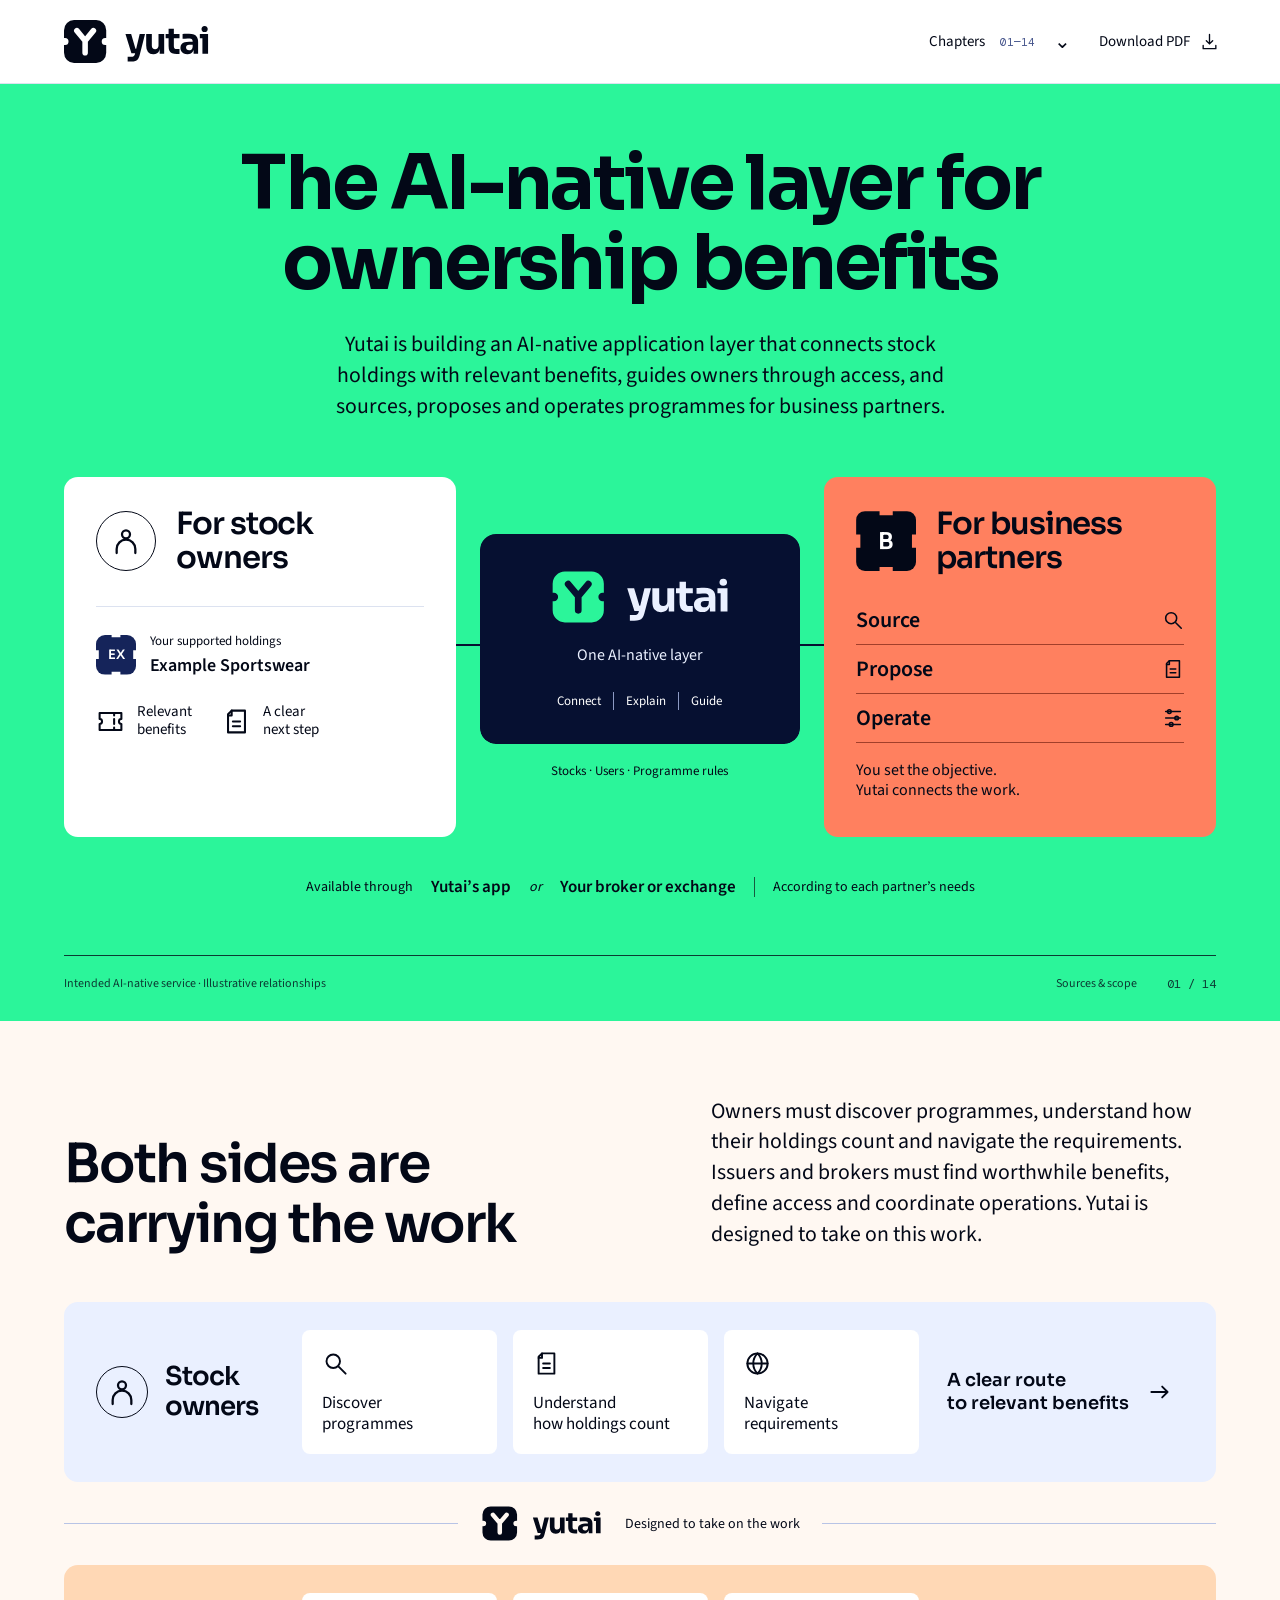
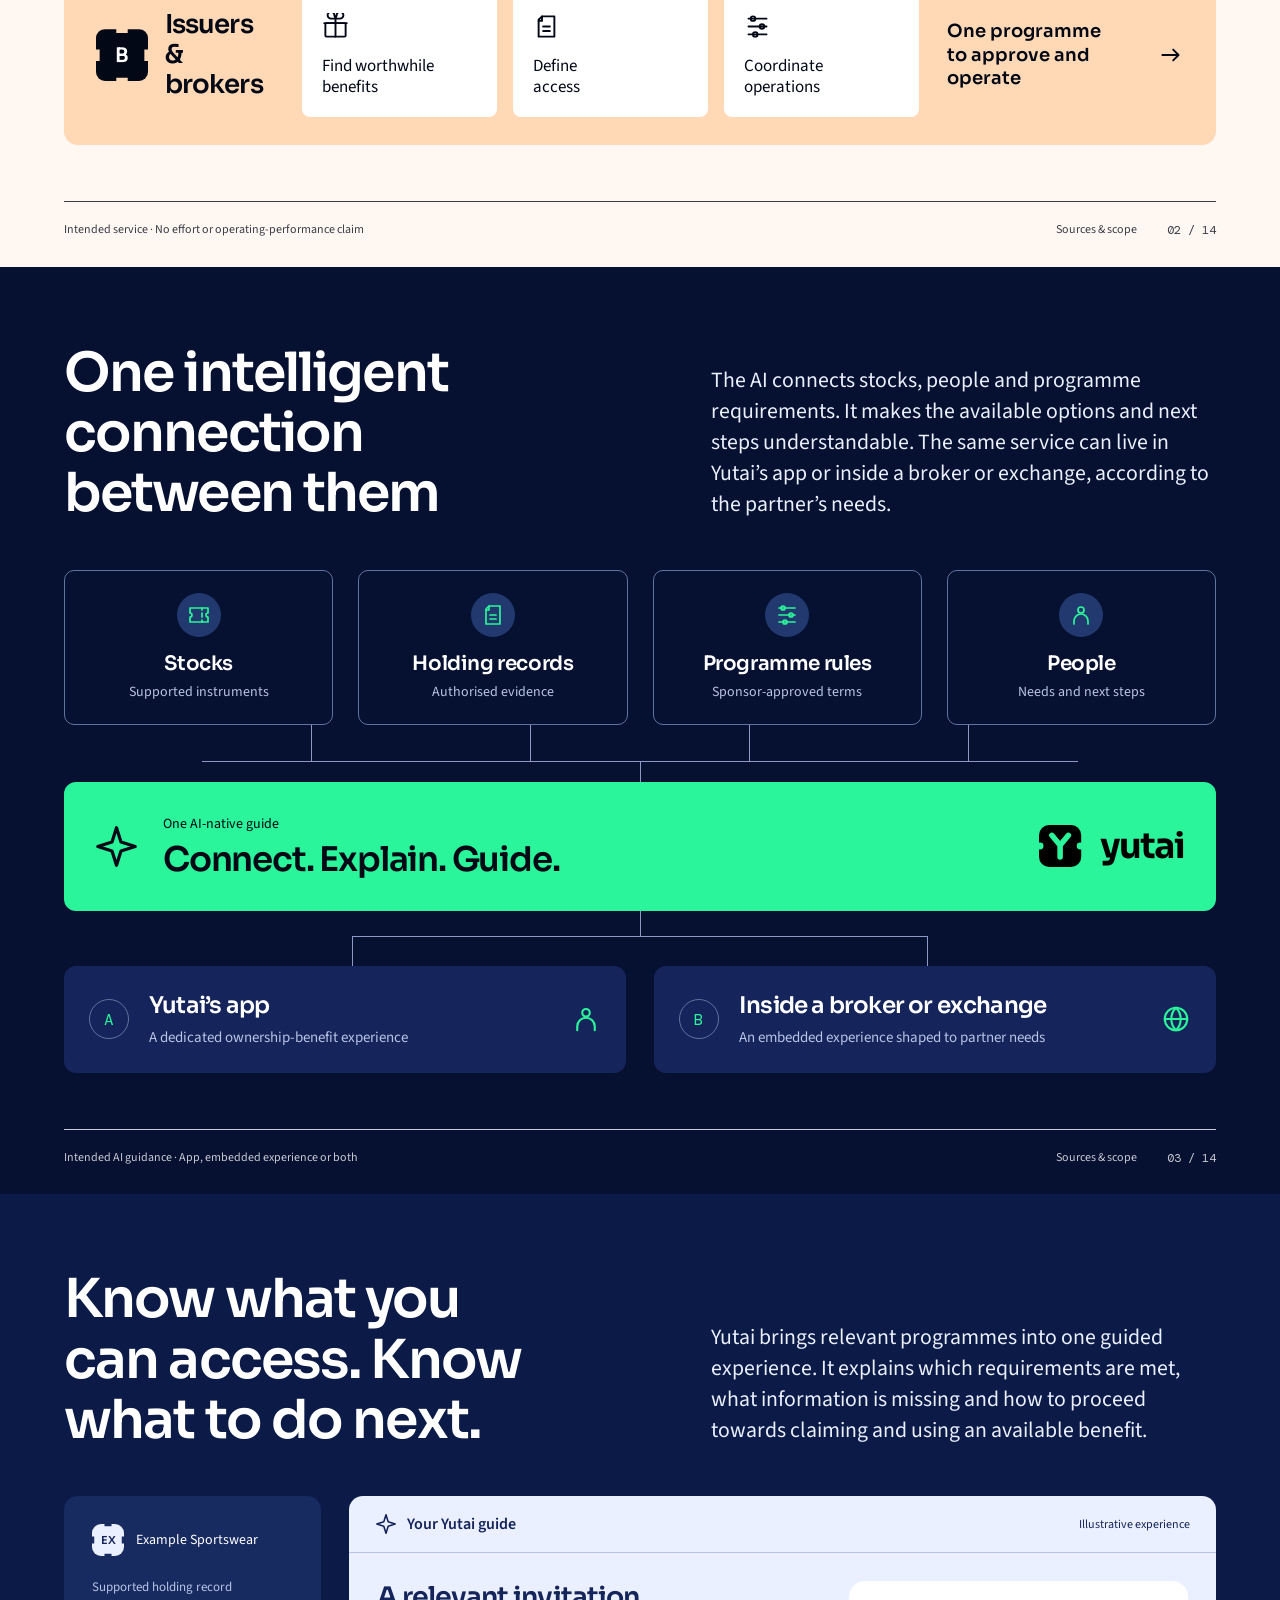
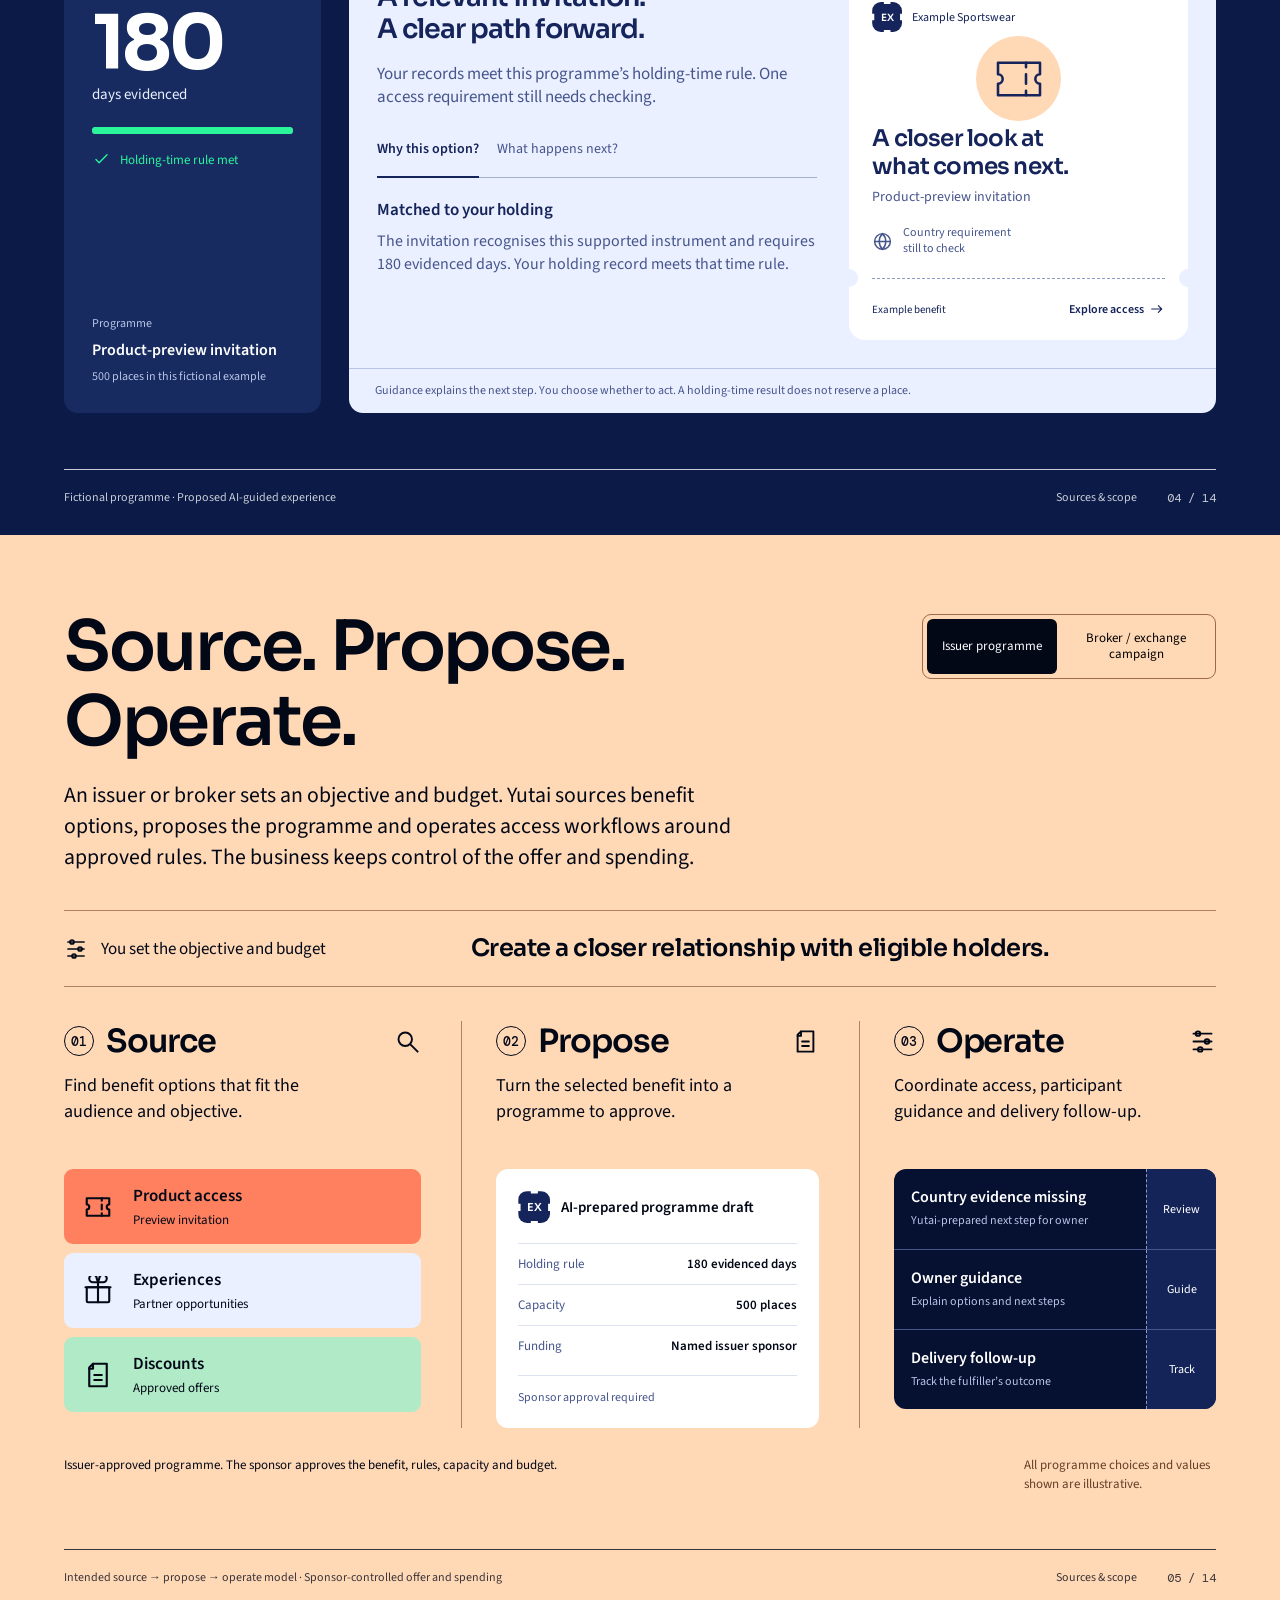
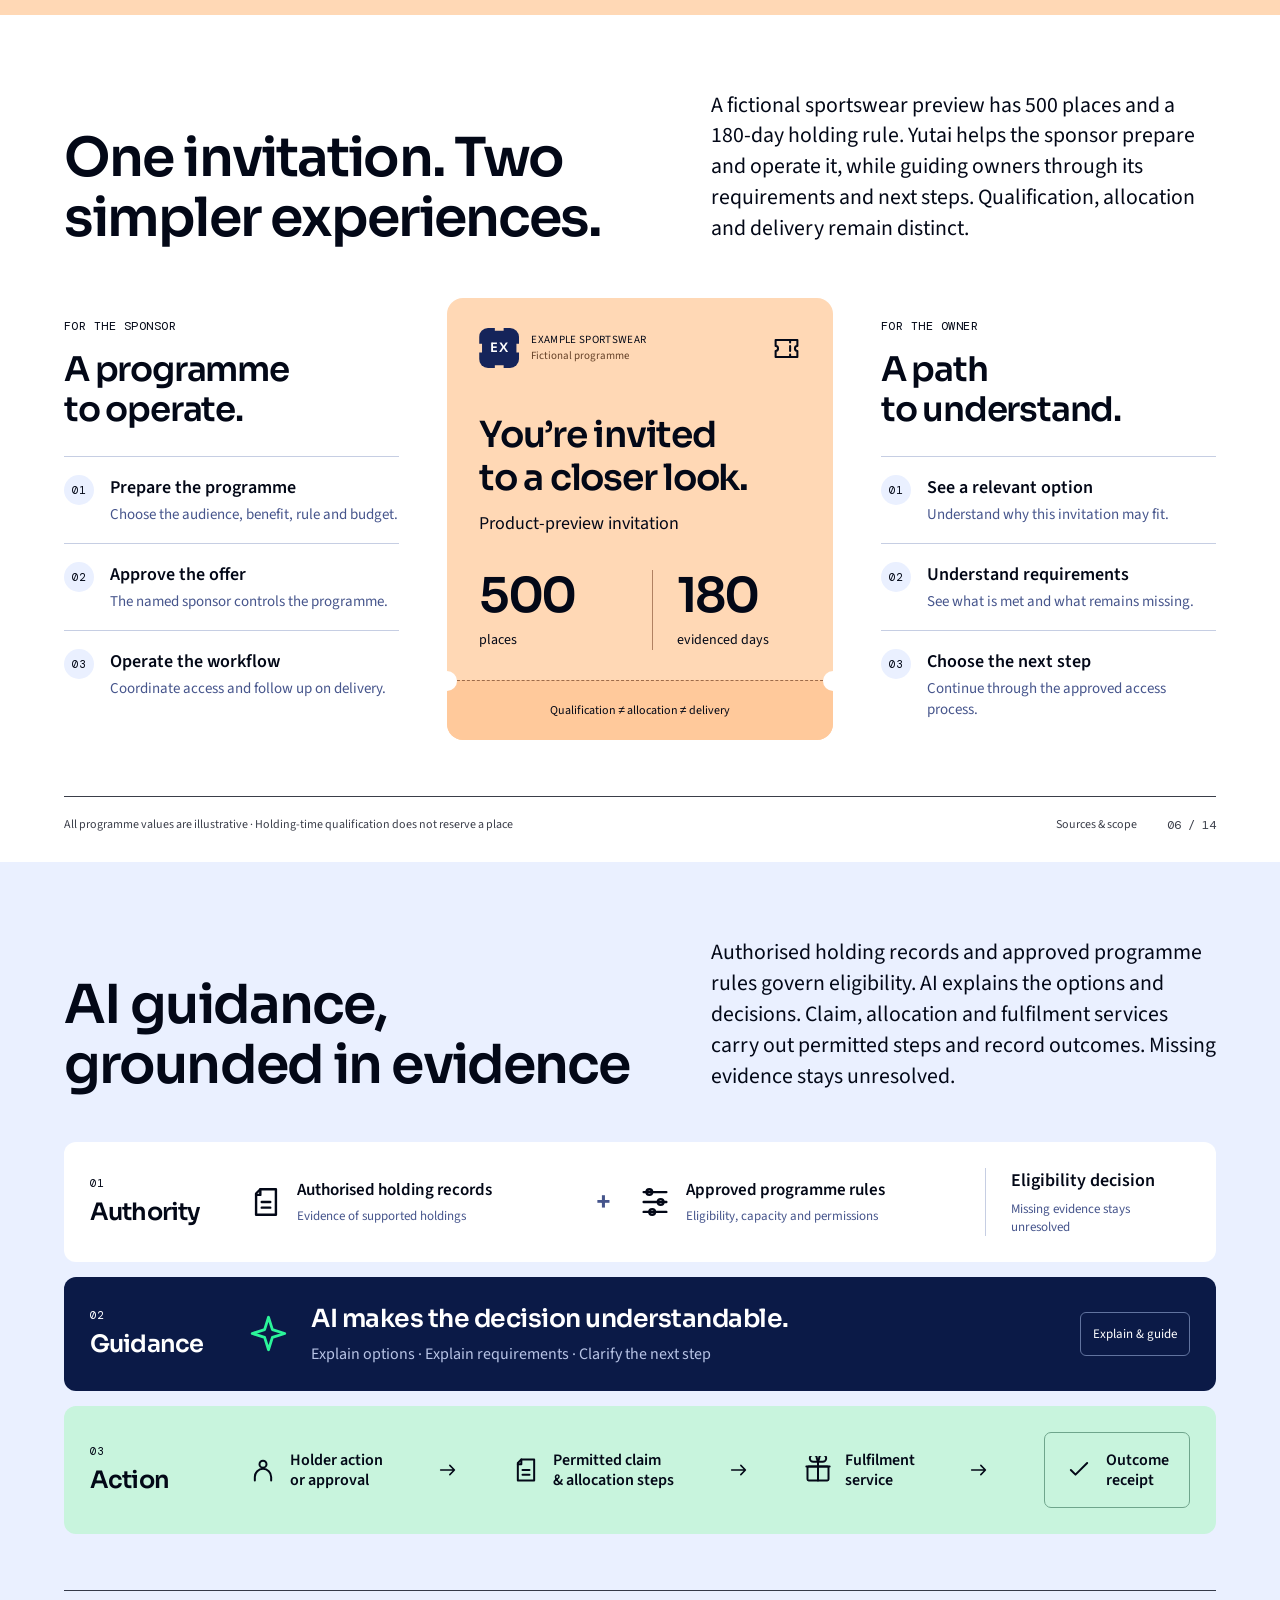
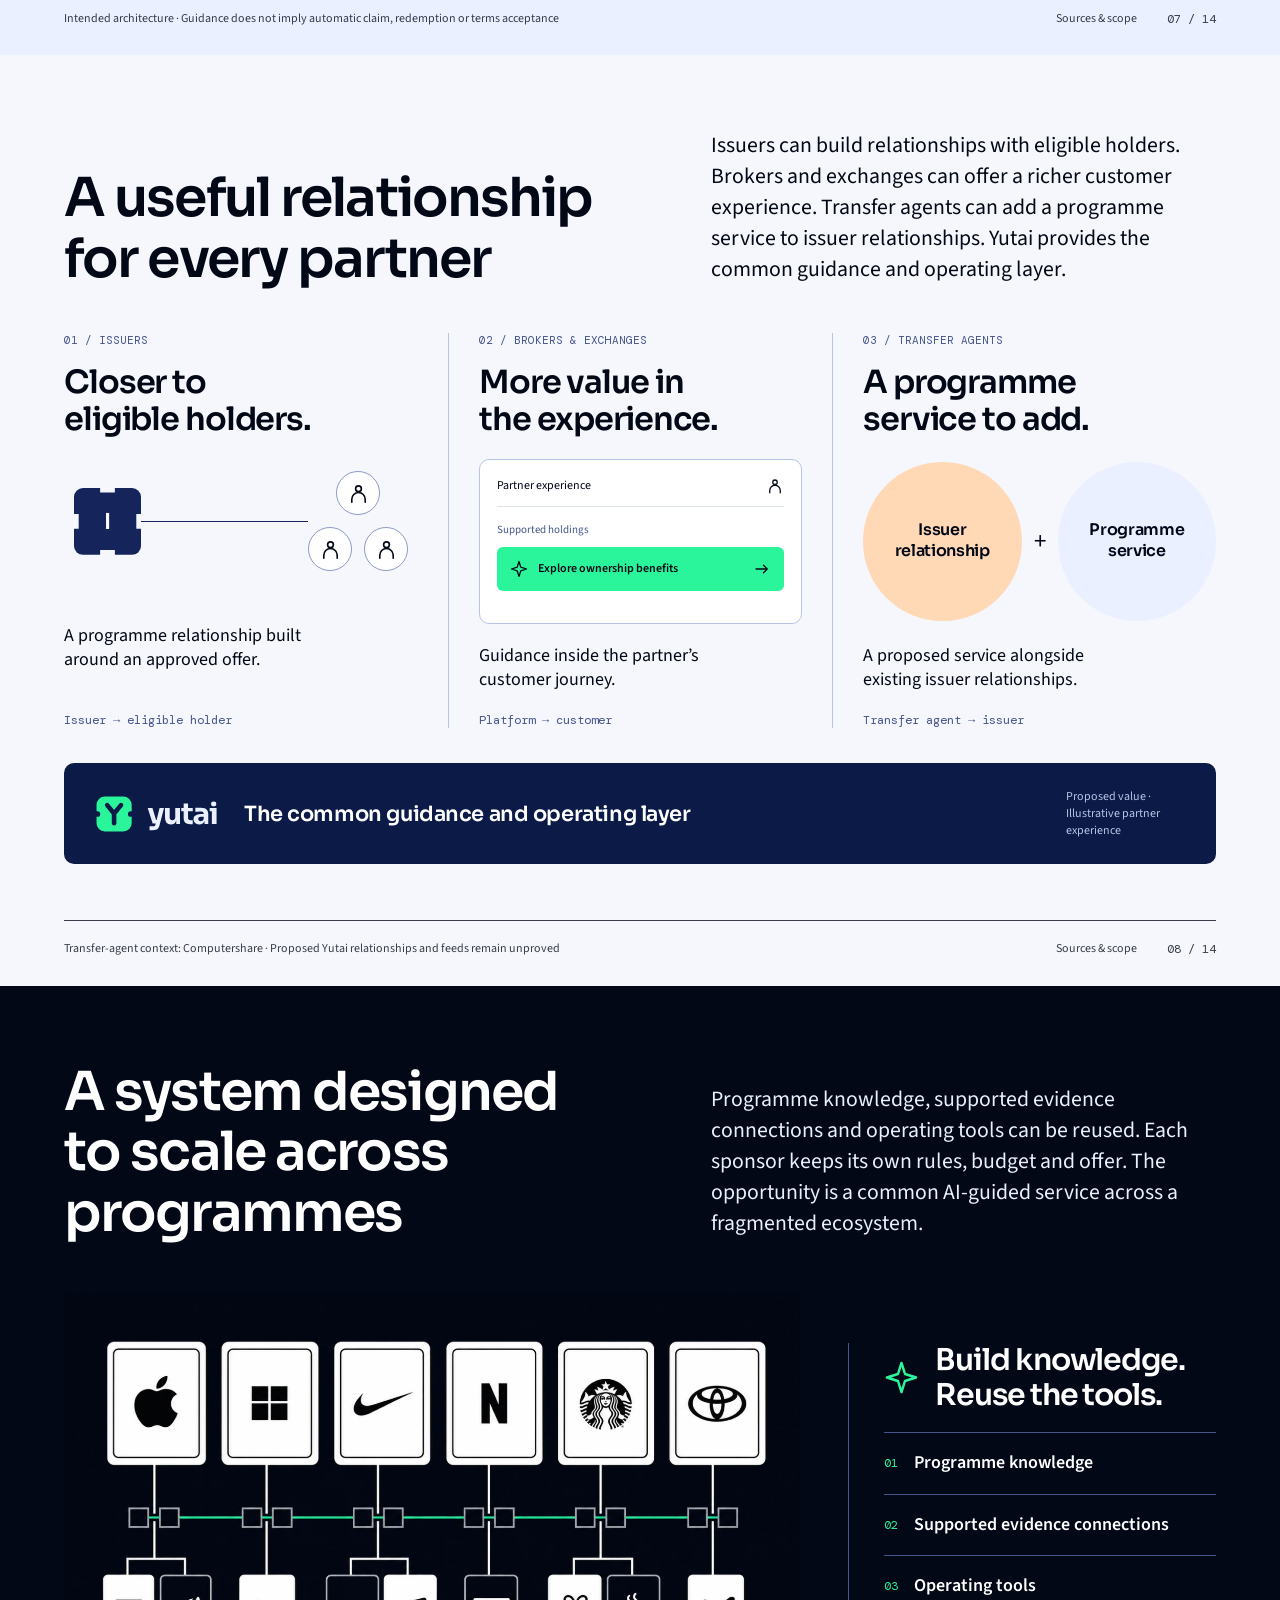
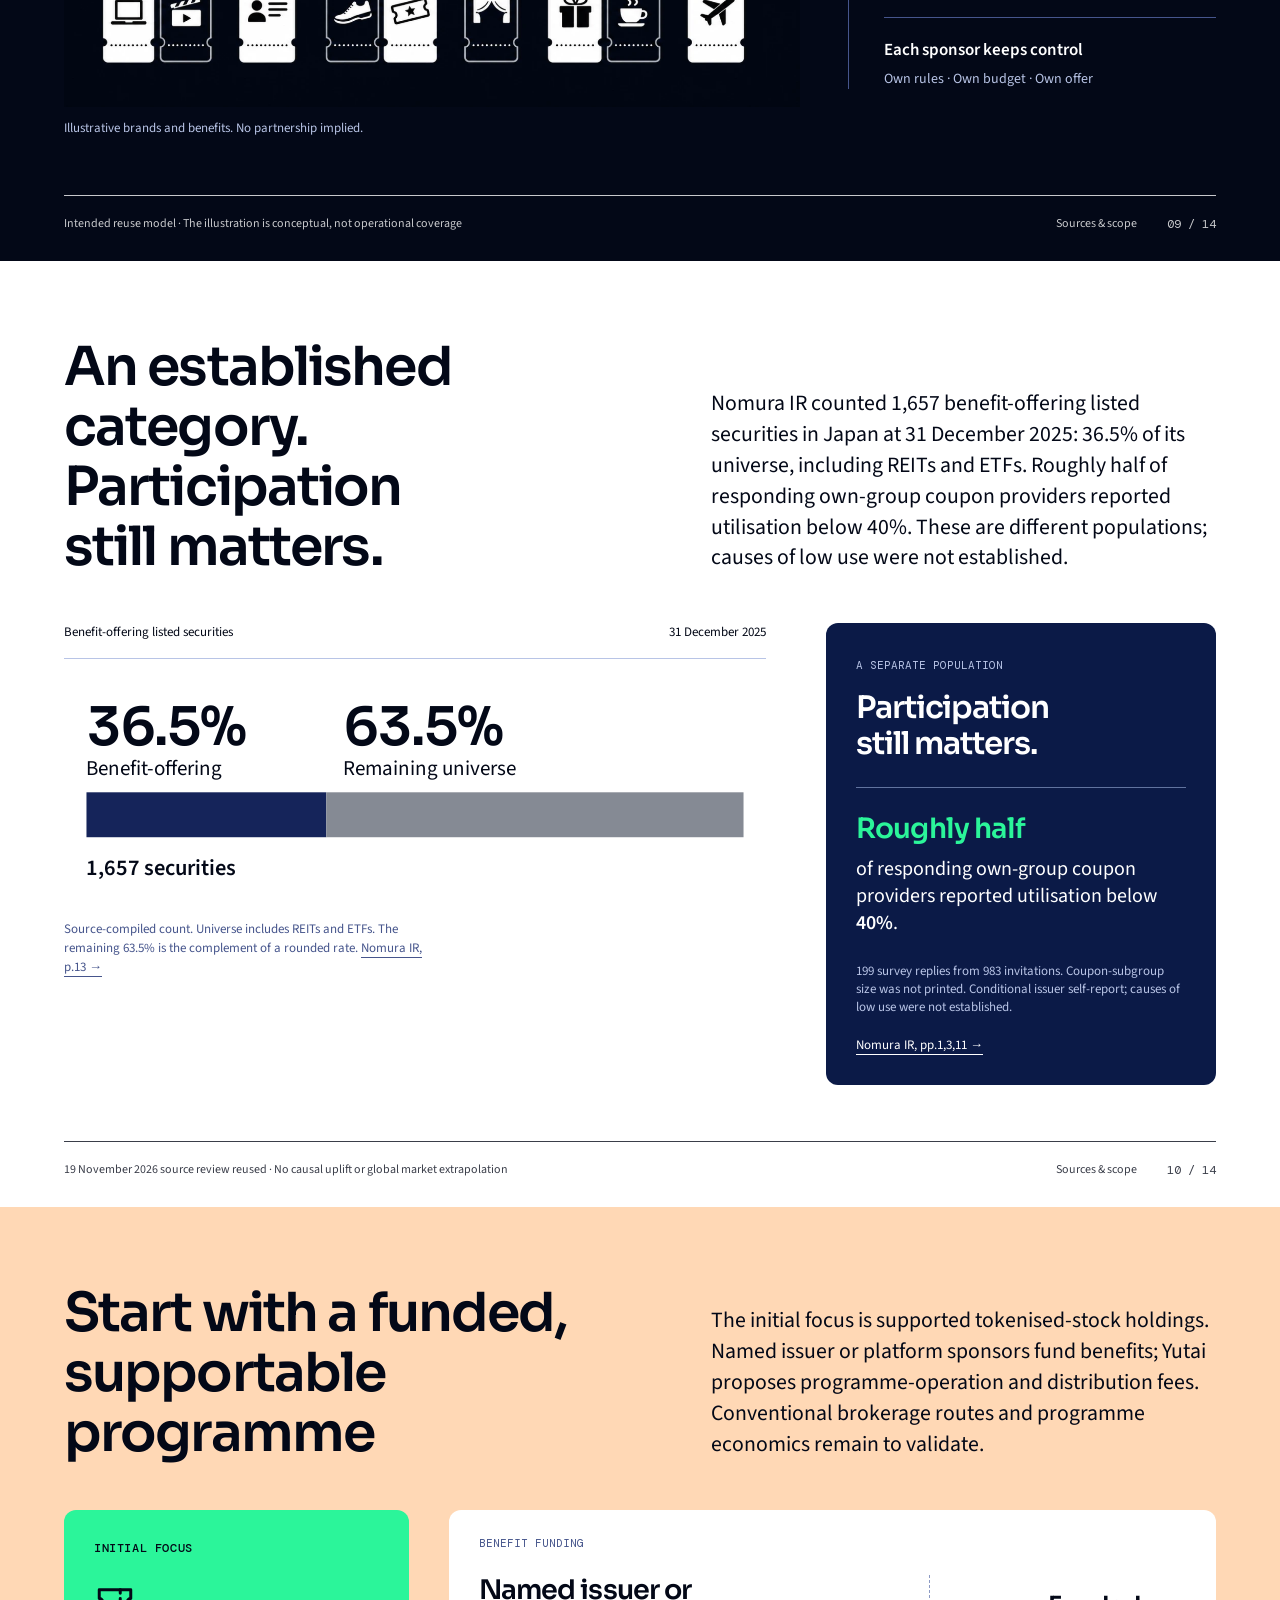
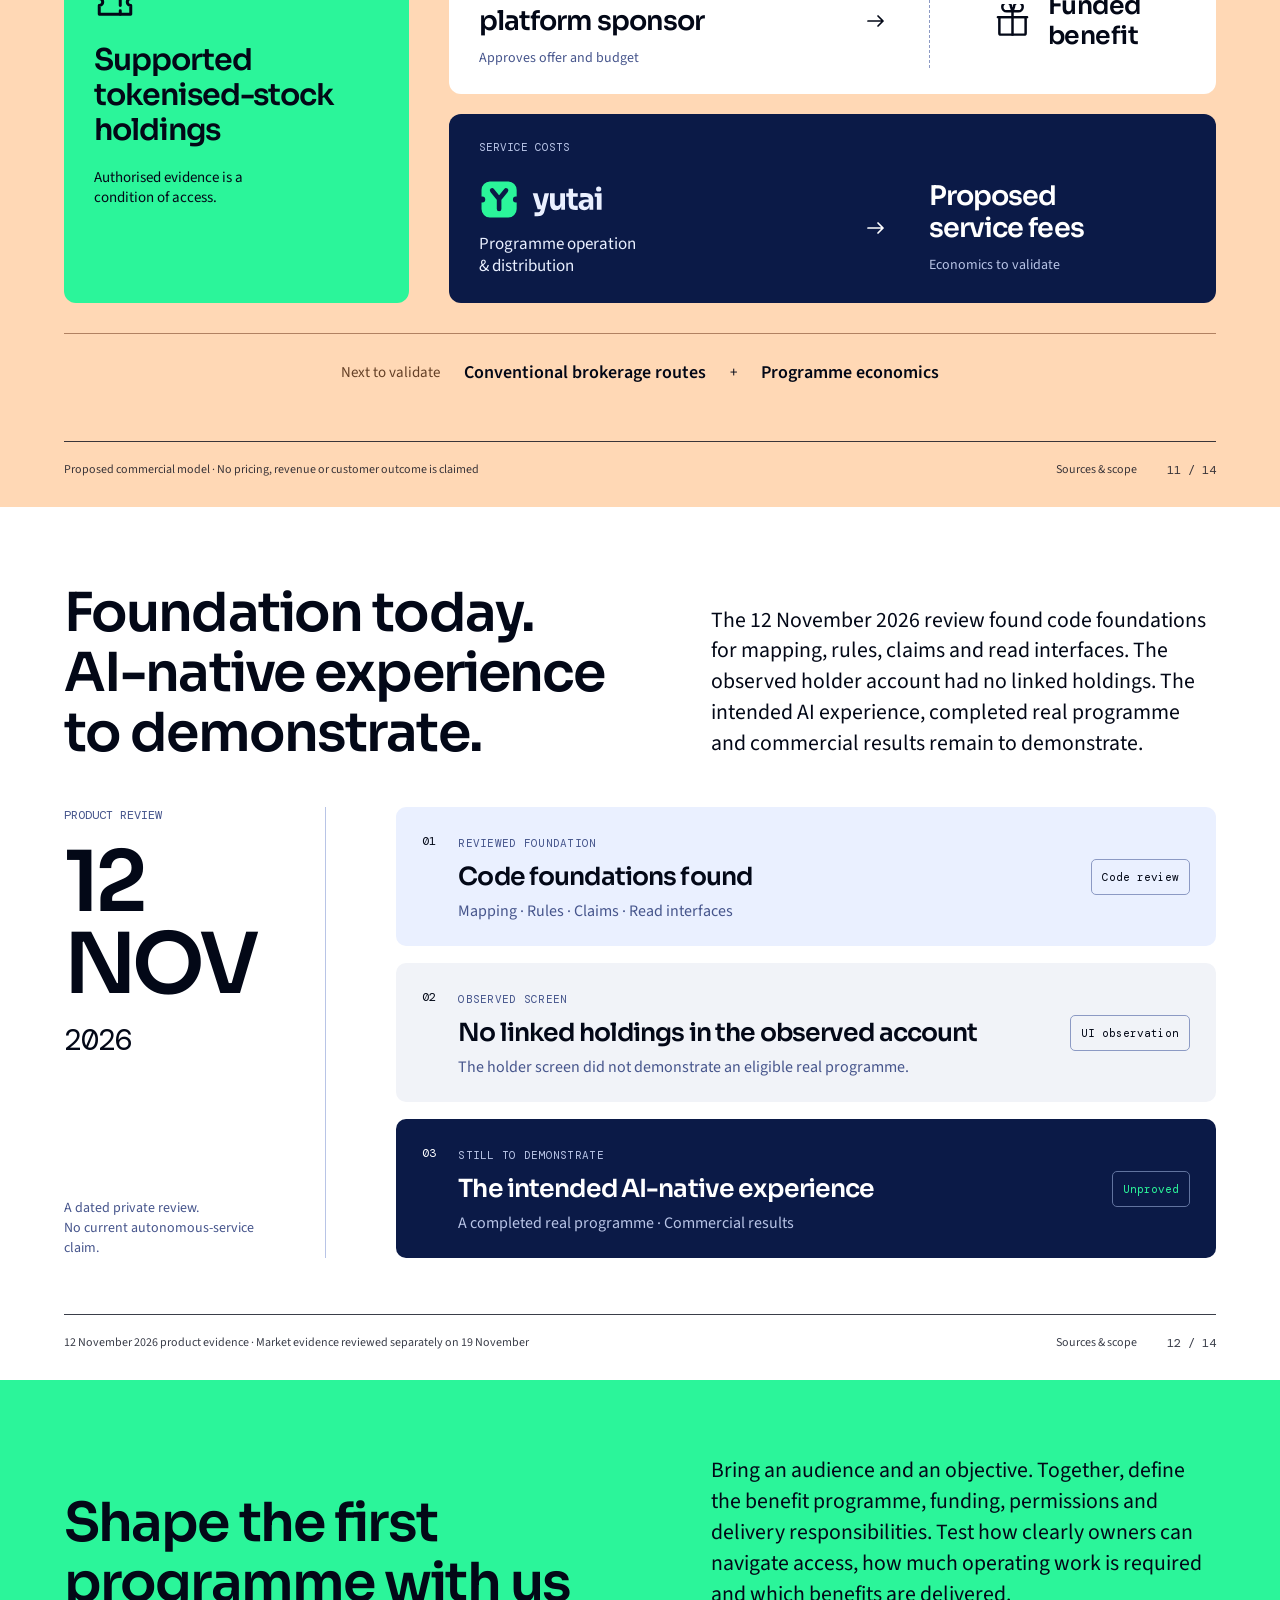
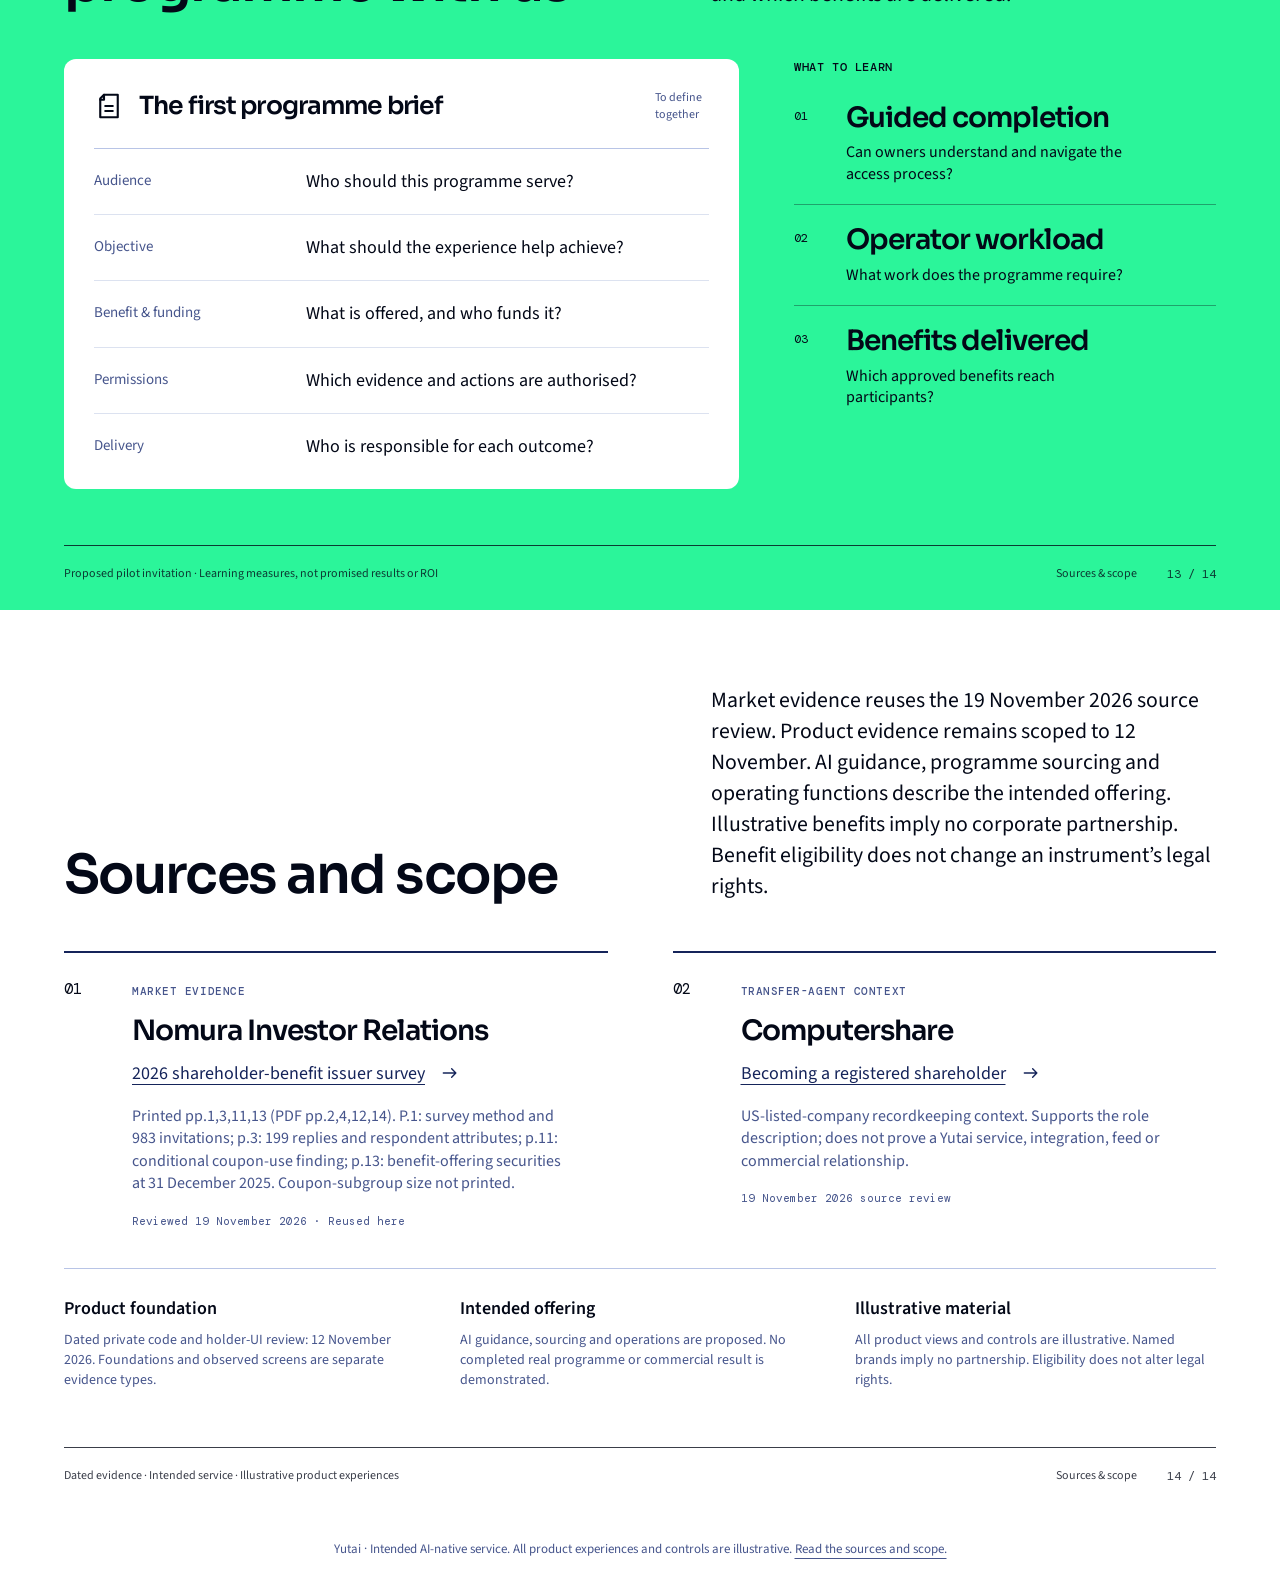
==== presentation/index.html @ 3e9c16cc "Publish interactive AI-native Yutai presentation and PDF" ====
<!doctype html><html lang="en"><head><meta charset="utf-8"><meta name="viewport" content="width=device-width,initial-scale=1"><meta name="robots" content="noindex,nofollow"><title>Yutai — AI-native ownership benefits</title><meta name="description" content="The intended AI-native application layer connecting stocks, eligibility and people, with programmes sourced, proposed and operated for partners."><meta name="theme-color" content="#2BF59A"><link rel="icon" href="assets/yutai-seal-ink.svg" type="image/svg+xml"><link rel="stylesheet" href="assets/yutai-fonts.css"><link rel="stylesheet" href="styles.css"><script src="app.js" defer></script></head><body class="web-document"><a class="skip-link" href="#connection">Skip to the presentation</a><header class="site-header"><a href="#connection" aria-label="Yutai, the connection"><img class="yutai-logo" src="assets/yutai-lockup-horizontal-ink.svg" alt="Yutai" width="168" height="54"></a><details class="chapter-menu" open><summary>Chapters <span>01—14</span></summary><nav aria-label="Presentation chapters"><a href="#connection"><span>01</span>The connection</a><a href="#work"><span>02</span>The work</a><a href="#layer"><span>03</span>One layer</a><a href="#owner"><span>04</span>For owners</a><a href="#business"><span>05</span>For businesses</a><a href="#invitation"><span>06</span>One invitation</a><a href="#evidence"><span>07</span>Evidence & action</a><a href="#partners"><span>08</span>Partner value</a><a href="#scale"><span>09</span>The ecosystem</a><a href="#japan"><span>10</span>Japan evidence</a><a href="#launch"><span>11</span>Starting point</a><a href="#readiness"><span>12</span>Readiness</a><a href="#pilot"><span>13</span>First programme</a><a href="#sources"><span>14</span>Sources & scope</a></nav></details><a class="pdf-link" href="Yutai-AI-Native-Presentation.pdf" download>Download PDF <svg class="icon " viewBox="0 0 24 24" aria-hidden="true"><path d="M12 3v12m-4-4 4 4 4-4M4 17v4h16v-4"/></svg></a></header><main><section class="chapter connection" id="connection" data-source-section="01"><div class="print-brand"><img class="yutai-logo" src="assets/yutai-lockup-horizontal-ink.svg" alt="Yutai" width="168" height="54"><span>Ownership benefits, intelligently connected.</span></div><div class="intro"><h1>The AI-native layer for ownership benefits</h1><p class="source-copy">Yutai is building an AI-native application layer that connects stock holdings with relevant benefits, guides owners through access, and sources, proposes and operates programmes for business partners.</p></div>
      <div class="relationship" aria-label="Intended relationship: stock owners receive AI guidance; business partners source, propose and operate programmes through Yutai.">
        <div class="relationship-side owner-side">
          <div class="relationship-title"><span class="person-symbol"><svg class="icon " viewBox="0 0 24 24" aria-hidden="true"><circle cx="12" cy="7" r="3"/><path d="M5 21v-3a7 7 0 0 1 14 0v3"/></svg></span><h2>For stock <br>owners</h2></div>
          <div class="owner-input"><span class="company-pass" aria-hidden="true">EX</span><div><span>Your supported holdings</span><strong>Example Sportswear</strong></div></div>
          <div class="benefit-pair"><div><svg class="icon " viewBox="0 0 24 24" aria-hidden="true"><path d="M3 5h18v5a2 2 0 0 0 0 4v5H3v-5a2 2 0 0 0 0-4Z"/><path d="M15 5v2m0 3v4m0 3v2"/></svg><span>Relevant<br>benefits</span></div><div><svg class="icon " viewBox="0 0 24 24" aria-hidden="true"><path d="M8 3h11v18H5V6Z"/><path d="M8 3v4H5m4 5h6m-6 4h6"/></svg><span>A clear<br>next step</span></div></div>
        </div>
        <div class="relationship-centre"><div class="link-line left" aria-hidden="true"></div><div class="intelligence"><img class="yutai-logo" src="assets/yutai-lockup-horizontal-on-dark.svg" alt="Yutai" width="168" height="54"><span>One AI-native layer</span><div class="intelligence-jobs"><span>Connect</span><span>Explain</span><span>Guide</span></div></div><div class="link-line right" aria-hidden="true"></div><p>Stocks · Users · Programme rules</p></div>
        <div class="relationship-side business-side"><div class="relationship-title"><span class="company-pass" aria-hidden="true">B</span><h2>For business <br>partners</h2></div><div class="business-jobs"><div><span>Source</span><svg class="icon " viewBox="0 0 24 24" aria-hidden="true"><circle cx="10" cy="10" r="6"/><path d="m15 15 6 6"/></svg></div><div><span>Propose</span><svg class="icon " viewBox="0 0 24 24" aria-hidden="true"><path d="M8 3h11v18H5V6Z"/><path d="M8 3v4H5m4 5h6m-6 4h6"/></svg></div><div><span>Operate</span><svg class="icon " viewBox="0 0 24 24" aria-hidden="true"><path d="M4 5h16M4 12h16M4 19h16"/><circle cx="8" cy="5" r="2"/><circle cx="16" cy="12" r="2"/><circle cx="10" cy="19" r="2"/></svg></div></div><p>You set the objective.<br>Yutai connects the work.</p></div>
      </div>
      <div class="distribution"><span>Available through</span><strong>Yutai’s app</strong><span class="distribution-or">or</span><strong>Your broker or exchange</strong><span>According to each partner’s needs</span></div>
    <footer class="chapter-footer"><span>Intended AI-native service · Illustrative relationships</span><span><a href="#sources">Sources &amp; scope</a> <span class="folio">01 / 14</span></span></footer></section><section class="chapter work" id="work" data-source-section="02"><div class="print-brand"><img class="yutai-logo" src="assets/yutai-lockup-horizontal-ink.svg" alt="Yutai" width="168" height="54"><span>A fragmented ecosystem creates work on both sides.</span></div><div class="page-heading"><h2>Both sides are carrying the work</h2><p class="source-copy">Owners must discover programmes, understand how their holdings count and navigate the requirements. Issuers and brokers must find worthwhile benefits, define access and coordinate operations. Yutai is designed to take on this work.</p></div>
      <div class="work-scenes">
        <div class="work-row owner-work"><div class="work-person"><span class="person-symbol"><svg class="icon " viewBox="0 0 24 24" aria-hidden="true"><circle cx="12" cy="7" r="3"/><path d="M5 21v-3a7 7 0 0 1 14 0v3"/></svg></span><h3>Stock <br>owners</h3></div><div class="task-stream"><div class="task-item"><svg class="icon " viewBox="0 0 24 24" aria-hidden="true"><circle cx="10" cy="10" r="6"/><path d="m15 15 6 6"/></svg><span>Discover <br>programmes</span></div><div class="task-item"><svg class="icon " viewBox="0 0 24 24" aria-hidden="true"><path d="M8 3h11v18H5V6Z"/><path d="M8 3v4H5m4 5h6m-6 4h6"/></svg><span>Understand <br>how holdings count</span></div><div class="task-item"><svg class="icon " viewBox="0 0 24 24" aria-hidden="true"><circle cx="12" cy="12" r="9"/><path d="M3 12h18M12 3c5 5 5 13 0 18-5-5-5-13 0-18Z"/></svg><span>Navigate <br>requirements</span></div></div><div class="work-output">A clear route <br>to relevant benefits<svg class="icon " viewBox="0 0 24 24" aria-hidden="true"><path d="M4 12h15m-5-5 5 5-5 5"/></svg></div></div>
        <div class="work-bridge"><span class="work-bridge-line"></span><img class="yutai-logo" src="assets/yutai-lockup-horizontal-ink.svg" alt="Yutai" width="168" height="54"><span>Designed to take on the work</span><span class="work-bridge-line"></span></div>
        <div class="work-row business-work"><div class="work-person"><span class="company-pass" aria-hidden="true">B</span><h3>Issuers <br>&amp; brokers</h3></div><div class="task-stream"><div class="task-item"><svg class="icon " viewBox="0 0 24 24" aria-hidden="true"><rect x="3" y="9" width="18" height="12" rx="1"/><path d="M2 9h20M12 5v16M12 5H8a3 3 0 1 1 3-3l1 3Zm0 0h4a3 3 0 1 0-3-3l-1 3Z"/></svg><span>Find worthwhile <br>benefits</span></div><div class="task-item"><svg class="icon " viewBox="0 0 24 24" aria-hidden="true"><path d="M8 3h11v18H5V6Z"/><path d="M8 3v4H5m4 5h6m-6 4h6"/></svg><span>Define <br>access</span></div><div class="task-item"><svg class="icon " viewBox="0 0 24 24" aria-hidden="true"><path d="M4 5h16M4 12h16M4 19h16"/><circle cx="8" cy="5" r="2"/><circle cx="16" cy="12" r="2"/><circle cx="10" cy="19" r="2"/></svg><span>Coordinate <br>operations</span></div></div><div class="work-output">One programme <br>to approve and operate<svg class="icon " viewBox="0 0 24 24" aria-hidden="true"><path d="M4 12h15m-5-5 5 5-5 5"/></svg></div></div>
      </div><footer class="chapter-footer"><span>Intended service · No effort or operating-performance claim</span><span><a href="#sources">Sources &amp; scope</a> <span class="folio">02 / 14</span></span></footer></section><section class="chapter layer" id="layer" data-source-section="03"><div class="print-brand"><img class="yutai-logo" src="assets/yutai-lockup-horizontal-on-dark.svg" alt="Yutai" width="168" height="54"><span>Connected intelligence, delivered where the partner needs it.</span></div><div class="page-heading"><h2>One intelligent connection between them</h2><p class="source-copy">The AI connects stocks, people and programme requirements. It makes the available options and next steps understandable. The same service can live in Yutai’s app or inside a broker or exchange, according to the partner’s needs.</p></div>
      <div class="layer-map"><div class="layer-inputs"><div class="input-node"><span><svg class="icon " viewBox="0 0 24 24" aria-hidden="true"><path d="M3 5h18v5a2 2 0 0 0 0 4v5H3v-5a2 2 0 0 0 0-4Z"/><path d="M15 5v2m0 3v4m0 3v2"/></svg></span><strong>Stocks</strong><small>Supported instruments</small></div><div class="input-node"><span><svg class="icon " viewBox="0 0 24 24" aria-hidden="true"><path d="M8 3h11v18H5V6Z"/><path d="M8 3v4H5m4 5h6m-6 4h6"/></svg></span><strong>Holding records</strong><small>Authorised evidence</small></div><div class="input-node"><span><svg class="icon " viewBox="0 0 24 24" aria-hidden="true"><path d="M4 5h16M4 12h16M4 19h16"/><circle cx="8" cy="5" r="2"/><circle cx="16" cy="12" r="2"/><circle cx="10" cy="19" r="2"/></svg></span><strong>Programme rules</strong><small>Sponsor-approved terms</small></div><div class="input-node"><span><svg class="icon " viewBox="0 0 24 24" aria-hidden="true"><circle cx="12" cy="7" r="3"/><path d="M5 21v-3a7 7 0 0 1 14 0v3"/></svg></span><strong>People</strong><small>Needs and next steps</small></div></div><div class="layer-lines" aria-hidden="true"><i></i><i></i><i></i><i></i></div><div class="layer-core"><svg class="icon " viewBox="0 0 24 24" aria-hidden="true"><path d="m12 2 2.4 7.6L22 12l-7.6 2.4L12 22l-2.4-7.6L2 12l7.6-2.4Z"/></svg><div><span>One AI-native guide</span><h3>Connect. Explain. Guide.</h3></div><img class="yutai-logo" src="assets/yutai-lockup-horizontal-on-dark.svg" alt="Yutai" width="168" height="54"></div><div class="route-split" aria-hidden="true"></div><div class="delivery-routes"><div><span class="route-number">A</span><div><h3>Yutai’s app</h3><p>A dedicated ownership-benefit experience</p></div><svg class="icon " viewBox="0 0 24 24" aria-hidden="true"><circle cx="12" cy="7" r="3"/><path d="M5 21v-3a7 7 0 0 1 14 0v3"/></svg></div><div><span class="route-number">B</span><div><h3>Inside a broker or exchange</h3><p>An embedded experience shaped to partner needs</p></div><svg class="icon " viewBox="0 0 24 24" aria-hidden="true"><circle cx="12" cy="12" r="9"/><path d="M3 12h18M12 3c5 5 5 13 0 18-5-5-5-13 0-18Z"/></svg></div></div></div><footer class="chapter-footer"><span>Intended AI guidance · App, embedded experience or both</span><span><a href="#sources">Sources &amp; scope</a> <span class="folio">03 / 14</span></span></footer></section><section class="chapter owner" id="owner" data-source-section="04"><div class="print-brand"><img class="yutai-logo" src="assets/yutai-lockup-horizontal-on-dark.svg" alt="Yutai" width="168" height="54"><span>Guidance through the ownership-benefit ecosystem.</span></div><div class="owner-heading"><h2>Know what you can access. Know what to do next.</h2><p class="source-copy">Yutai brings relevant programmes into one guided experience. It explains which requirements are met, what information is missing and how to proceed towards claiming and using an available benefit.</p></div><div class="guidance-scene"><div class="holding-rail"><div class="rail-title"><span class="company-pass" aria-hidden="true">EX</span><span>Example Sportswear</span></div><p>Supported holding record</p><div class="holding-days"><strong>180</strong><span>days evidenced</span></div><div class="earned-track"><span></span></div><div class="rail-result"><svg class="icon " viewBox="0 0 24 24" aria-hidden="true"><path d="m5 12 4 4L19 6"/></svg><span>Holding-time rule met</span></div><div class="rail-base"><span>Programme</span><strong>Product-preview invitation</strong><span>500 places in this fictional example</span></div></div><div class="guide-result"><div class="guide-head"><span><svg class="icon " viewBox="0 0 24 24" aria-hidden="true"><path d="m12 2 2.4 7.6L22 12l-7.6 2.4L12 22l-2.4-7.6L2 12l7.6-2.4Z"/></svg>Your Yutai guide</span><span>Illustrative experience</span></div><div class="guide-main"><div class="guide-message"><h3>A relevant invitation.<br>A clear path forward.</h3><p>Your records meet this programme’s holding-time rule. One access requirement still needs checking.</p><div class="guidance-tabs" role="tablist" aria-label="Explore the AI guidance"><button role="tab" id="owner-why" aria-controls="owner-panel-why" aria-selected="true">Why this option?</button><button role="tab" id="owner-next" aria-controls="owner-panel-next" aria-selected="false">What happens next?</button></div><div class="owner-panel" id="owner-panel-why" role="tabpanel" aria-labelledby="owner-why"><h4>Matched to your holding</h4><p>The invitation recognises this supported instrument and requires 180 evidenced days. Your holding record meets that time rule.</p></div><div class="owner-panel" id="owner-panel-next" role="tabpanel" aria-labelledby="owner-next"><h4>Check the country requirement</h4><p>Yutai explains the permitted countries and the evidence this programme accepts. You choose whether to continue through its claim process.</p></div></div><div class="benefit-ticket"><div class="ticket-identity"><span class="company-pass" aria-hidden="true">EX</span><span>Example Sportswear</span></div><div class="ticket-art" aria-hidden="true"><span class="ticket-orbit"></span><svg class="icon " viewBox="0 0 24 24" aria-hidden="true"><path d="M3 5h18v5a2 2 0 0 0 0 4v5H3v-5a2 2 0 0 0 0-4Z"/><path d="M15 5v2m0 3v4m0 3v2"/></svg></div><h3>A closer look at<br>what comes next.</h3><p>Product-preview invitation</p><div class="ticket-status"><svg class="icon " viewBox="0 0 24 24" aria-hidden="true"><circle cx="12" cy="12" r="9"/><path d="M3 12h18M12 3c5 5 5 13 0 18-5-5-5-13 0-18Z"/></svg><span>Country requirement<br>still to check</span></div><div class="ticket-stub"><span>Example benefit</span><strong>Explore access <svg class="icon " viewBox="0 0 24 24" aria-hidden="true"><path d="M4 12h15m-5-5 5 5-5 5"/></svg></strong></div></div></div><div class="guide-disclosure">Guidance explains the next step. You choose whether to act. A holding-time result does not reserve a place.</div></div></div><footer class="chapter-footer"><span>Fictional programme · Proposed AI-guided experience</span><span><a href="#sources">Sources &amp; scope</a> <span class="folio">04 / 14</span></span></footer></section><section class="chapter business" id="business" data-source-section="05"><div class="print-brand"><img class="yutai-logo" src="assets/yutai-lockup-horizontal-ink.svg" alt="Yutai" width="168" height="54"><span>Your objective. A programme to make it happen.</span></div><div class="business-heading"><div><h2>Source. Propose. Operate.</h2><p class="source-copy">An issuer or broker sets an objective and budget. Yutai sources benefit options, proposes the programme and operates access workflows around approved rules. The business keeps control of the offer and spending.</p></div><div class="sponsor-switch" role="tablist" aria-label="Programme sponsor"><button role="tab" id="business-issuer" aria-selected="true">Issuer programme</button><button role="tab" id="business-platform" aria-selected="false">Broker / exchange campaign</button></div></div><div class="programme-objective"><div><svg class="icon " viewBox="0 0 24 24" aria-hidden="true"><path d="M4 5h16M4 12h16M4 19h16"/><circle cx="8" cy="5" r="2"/><circle cx="16" cy="12" r="2"/><circle cx="10" cy="19" r="2"/></svg><span>You set the objective and budget</span></div><strong><span class="business-context" data-sponsor="issuer">Create a closer relationship with eligible holders.</span><span class="business-context" data-sponsor="platform">Offer eligible customers a useful ownership experience.</span></strong></div><div class="programme-flow"><article class="programme-stage source-stage"><div class="stage-heading"><span>01</span><h3>Source</h3><svg class="icon " viewBox="0 0 24 24" aria-hidden="true"><circle cx="10" cy="10" r="6"/><path d="m15 15 6 6"/></svg></div><p>Find benefit options that fit the audience and objective.</p><div class="sourced-benefits"><div><svg class="icon " viewBox="0 0 24 24" aria-hidden="true"><path d="M3 5h18v5a2 2 0 0 0 0 4v5H3v-5a2 2 0 0 0 0-4Z"/><path d="M15 5v2m0 3v4m0 3v2"/></svg><strong>Product access</strong><span>Preview invitation</span></div><div><svg class="icon " viewBox="0 0 24 24" aria-hidden="true"><rect x="3" y="9" width="18" height="12" rx="1"/><path d="M2 9h20M12 5v16M12 5H8a3 3 0 1 1 3-3l1 3Zm0 0h4a3 3 0 1 0-3-3l-1 3Z"/></svg><strong>Experiences</strong><span>Partner opportunities</span></div><div><svg class="icon " viewBox="0 0 24 24" aria-hidden="true"><path d="M8 3h11v18H5V6Z"/><path d="M8 3v4H5m4 5h6m-6 4h6"/></svg><strong>Discounts</strong><span>Approved offers</span></div></div></article><article class="programme-stage propose-stage"><div class="stage-heading"><span>02</span><h3>Propose</h3><svg class="icon " viewBox="0 0 24 24" aria-hidden="true"><path d="M8 3h11v18H5V6Z"/><path d="M8 3v4H5m4 5h6m-6 4h6"/></svg></div><p>Turn the selected benefit into a programme to approve.</p><div class="programme-paper"><div><span class="company-pass" aria-hidden="true">EX</span><strong>AI-prepared programme draft</strong></div><dl><div><dt>Holding rule</dt><dd>180 evidenced days</dd></div><div><dt>Capacity</dt><dd>500 places</dd></div><div><dt>Funding</dt><dd><span class="business-context" data-sponsor="issuer">Named issuer sponsor</span><span class="business-context" data-sponsor="platform">Named platform sponsor</span></dd></div></dl><p>Sponsor approval required</p></div></article><article class="programme-stage operate-stage"><div class="stage-heading"><span>03</span><h3>Operate</h3><svg class="icon " viewBox="0 0 24 24" aria-hidden="true"><path d="M4 5h16M4 12h16M4 19h16"/><circle cx="8" cy="5" r="2"/><circle cx="16" cy="12" r="2"/><circle cx="10" cy="19" r="2"/></svg></div><p>Coordinate access, participant guidance and delivery follow-up.</p><div class="operator-worklist"><div><span><strong>Country evidence missing</strong><small>Yutai-prepared next step for owner</small></span><span>Review</span></div><div><span><strong>Owner guidance</strong><small>Explain options and next steps</small></span><span>Guide</span></div><div><span><strong>Delivery follow-up</strong><small>Track the fulfiller’s outcome</small></span><span>Track</span></div></div></article></div><div class="authority-note"><span class="business-context" data-sponsor="issuer">Issuer-approved programme. The sponsor approves the benefit, rules, capacity and budget.</span><span class="business-context" data-sponsor="platform">Platform-funded campaign with separate terms and budget. No issuer endorsement is implied.</span><span>All programme choices and values shown are illustrative.</span></div><footer class="chapter-footer"><span>Intended source → propose → operate model · Sponsor-controlled offer and spending</span><span><a href="#sources">Sources &amp; scope</a> <span class="folio">05 / 14</span></span></footer></section><section class="chapter invitation" id="invitation" data-source-section="06"><div class="print-brand"><img class="yutai-logo" src="assets/yutai-lockup-horizontal-ink.svg" alt="Yutai" width="168" height="54"><span>One fictional invitation makes both experiences concrete.</span></div><div class="page-heading"><h2>One invitation. Two simpler experiences.</h2><p class="source-copy">A fictional sportswear preview has 500 places and a 180-day holding rule. Yutai helps the sponsor prepare and operate it, while guiding owners through its requirements and next steps. Qualification, allocation and delivery remain distinct.</p></div><div class="invitation-scene"><div class="parallel-story sponsor-story"><span class="story-role">For the sponsor</span><h3>A programme <br>to operate.</h3><div class="story-step"><span>01</span><div><strong>Prepare the programme</strong><p>Choose the audience, benefit, rule and budget.</p></div></div><div class="story-step"><span>02</span><div><strong>Approve the offer</strong><p>The named sponsor controls the programme.</p></div></div><div class="story-step"><span>03</span><div><strong>Operate the workflow</strong><p>Coordinate access and follow up on delivery.</p></div></div></div><div class="invitation-ticket"><div class="invitation-ticket-top"><span class="company-pass" aria-hidden="true">EX</span><span>EXAMPLE SPORTSWEAR <br><small>Fictional programme</small></span><svg class="icon " viewBox="0 0 24 24" aria-hidden="true"><path d="M3 5h18v5a2 2 0 0 0 0 4v5H3v-5a2 2 0 0 0 0-4Z"/><path d="M15 5v2m0 3v4m0 3v2"/></svg></div><h3>You’re invited <br>to a closer look.</h3><p>Product-preview invitation</p><div class="invitation-numbers"><div><strong>500</strong><span>places</span></div><div><strong>180</strong><span>evidenced days</span></div></div><div class="invitation-stub">Qualification ≠ allocation ≠ delivery</div></div><div class="parallel-story holder-story"><span class="story-role">For the owner</span><h3>A path <br>to understand.</h3><div class="story-step"><span>01</span><div><strong>See a relevant option</strong><p>Understand why this invitation may fit.</p></div></div><div class="story-step"><span>02</span><div><strong>Understand requirements</strong><p>See what is met and what remains missing.</p></div></div><div class="story-step"><span>03</span><div><strong>Choose the next step</strong><p>Continue through the approved access process.</p></div></div></div></div><footer class="chapter-footer"><span>All programme values are illustrative · Holding-time qualification does not reserve a place</span><span><a href="#sources">Sources &amp; scope</a> <span class="folio">06 / 14</span></span></footer></section><section class="chapter evidence" id="evidence" data-source-section="07"><div class="print-brand"><img class="yutai-logo" src="assets/yutai-lockup-horizontal-ink.svg" alt="Yutai" width="168" height="54"><span>Evidence governs. AI explains. Permitted services execute.</span></div><div class="page-heading"><h2>AI guidance, grounded in evidence</h2><p class="source-copy">Authorised holding records and approved programme rules govern eligibility. AI explains the options and decisions. Claim, allocation and fulfilment services carry out permitted steps and record outcomes. Missing evidence stays unresolved.</p></div>
      <div class="authority-architecture">
        <div class="authority-band"><div class="architecture-label"><span>01</span><h3>Authority</h3></div><div class="authority-input"><svg class="icon " viewBox="0 0 24 24" aria-hidden="true"><path d="M8 3h11v18H5V6Z"/><path d="M8 3v4H5m4 5h6m-6 4h6"/></svg><div><strong>Authorised holding records</strong><span>Evidence of supported holdings</span></div></div><span class="architecture-plus">+</span><div class="authority-input"><svg class="icon " viewBox="0 0 24 24" aria-hidden="true"><path d="M4 5h16M4 12h16M4 19h16"/><circle cx="8" cy="5" r="2"/><circle cx="16" cy="12" r="2"/><circle cx="10" cy="19" r="2"/></svg><div><strong>Approved programme rules</strong><span>Eligibility, capacity and permissions</span></div></div><div class="authority-decision"><strong>Eligibility decision</strong><span>Missing evidence stays unresolved</span></div></div>
        <div class="ai-band"><div class="architecture-label"><span>02</span><h3>Guidance</h3></div><div class="ai-band-main"><svg class="icon " viewBox="0 0 24 24" aria-hidden="true"><path d="m12 2 2.4 7.6L22 12l-7.6 2.4L12 22l-2.4-7.6L2 12l7.6-2.4Z"/></svg><div><strong>AI makes the decision understandable.</strong><span>Explain options · Explain requirements · Clarify the next step</span></div></div><span class="explain-tag">Explain &amp; guide</span></div>
        <div class="action-band"><div class="architecture-label"><span>03</span><h3>Action</h3></div><div class="action-flow"><div><svg class="icon " viewBox="0 0 24 24" aria-hidden="true"><circle cx="12" cy="7" r="3"/><path d="M5 21v-3a7 7 0 0 1 14 0v3"/></svg><strong>Holder action <br>or approval</strong></div><svg class="icon " viewBox="0 0 24 24" aria-hidden="true"><path d="M4 12h15m-5-5 5 5-5 5"/></svg><div><svg class="icon " viewBox="0 0 24 24" aria-hidden="true"><path d="M8 3h11v18H5V6Z"/><path d="M8 3v4H5m4 5h6m-6 4h6"/></svg><strong>Permitted claim <br>&amp; allocation steps</strong></div><svg class="icon " viewBox="0 0 24 24" aria-hidden="true"><path d="M4 12h15m-5-5 5 5-5 5"/></svg><div><svg class="icon " viewBox="0 0 24 24" aria-hidden="true"><rect x="3" y="9" width="18" height="12" rx="1"/><path d="M2 9h20M12 5v16M12 5H8a3 3 0 1 1 3-3l1 3Zm0 0h4a3 3 0 1 0-3-3l-1 3Z"/></svg><strong>Fulfilment <br>service</strong></div><svg class="icon " viewBox="0 0 24 24" aria-hidden="true"><path d="M4 12h15m-5-5 5 5-5 5"/></svg><div class="receipt-node"><svg class="icon " viewBox="0 0 24 24" aria-hidden="true"><path d="m5 12 4 4L19 6"/></svg><strong>Outcome <br>receipt</strong></div></div></div>
      </div><footer class="chapter-footer"><span>Intended architecture · Guidance does not imply automatic claim, redemption or terms acceptance</span><span><a href="#sources">Sources &amp; scope</a> <span class="folio">07 / 14</span></span></footer></section><section class="chapter partners" id="partners" data-source-section="08"><div class="print-brand"><img class="yutai-logo" src="assets/yutai-lockup-horizontal-ink.svg" alt="Yutai" width="168" height="54"><span>Different relationships. A common guidance and operating layer.</span></div><div class="page-heading"><h2>A useful relationship for every partner</h2><p class="source-copy">Issuers can build relationships with eligible holders. Brokers and exchanges can offer a richer customer experience. Transfer agents can add a programme service to issuer relationships. Yutai provides the common guidance and operating layer.</p></div>
      <div class="partner-triptych">
        <article class="partner-panel issuer-value"><span class="partner-index">01 / ISSUERS</span><h3>Closer to <br>eligible holders.</h3><div class="issuer-relationship"><span class="company-pass" aria-hidden="true">I</span><span class="partner-join"></span><div class="holder-cluster"><span><svg class="icon " viewBox="0 0 24 24" aria-hidden="true"><circle cx="12" cy="7" r="3"/><path d="M5 21v-3a7 7 0 0 1 14 0v3"/></svg></span><span><svg class="icon " viewBox="0 0 24 24" aria-hidden="true"><circle cx="12" cy="7" r="3"/><path d="M5 21v-3a7 7 0 0 1 14 0v3"/></svg></span><span><svg class="icon " viewBox="0 0 24 24" aria-hidden="true"><circle cx="12" cy="7" r="3"/><path d="M5 21v-3a7 7 0 0 1 14 0v3"/></svg></span></div></div><p>A programme relationship built around an approved offer.</p><span class="value-output">Issuer → eligible holder</span></article>
        <article class="partner-panel broker-value"><span class="partner-index">02 / BROKERS &amp; EXCHANGES</span><h3>More value in <br>the experience.</h3><div class="embedded-specimen"><div><span>Partner experience</span><svg class="icon " viewBox="0 0 24 24" aria-hidden="true"><circle cx="12" cy="7" r="3"/><path d="M5 21v-3a7 7 0 0 1 14 0v3"/></svg></div><span class="holding-mini">Supported holdings</span><div class="embedded-yutai"><svg class="icon " viewBox="0 0 24 24" aria-hidden="true"><path d="m12 2 2.4 7.6L22 12l-7.6 2.4L12 22l-2.4-7.6L2 12l7.6-2.4Z"/></svg><strong>Explore ownership benefits</strong><svg class="icon " viewBox="0 0 24 24" aria-hidden="true"><path d="M4 12h15m-5-5 5 5-5 5"/></svg></div></div><p>Guidance inside the partner’s customer journey.</p><span class="value-output">Platform → customer</span></article>
        <article class="partner-panel agent-value"><span class="partner-index">03 / TRANSFER AGENTS</span><h3>A programme <br>service to add.</h3><div class="agent-diagram"><div>Issuer <br>relationship</div><span>+</span><div>Programme <br>service</div></div><p>A proposed service alongside existing issuer relationships.</p><span class="value-output">Transfer agent → issuer</span></article>
      </div><div class="partner-common"><img class="yutai-logo" src="assets/yutai-lockup-horizontal-on-dark.svg" alt="Yutai" width="168" height="54"><span>The common guidance and operating layer</span><small>Proposed value · Illustrative partner experience</small></div><footer class="chapter-footer"><span>Transfer-agent context: Computershare · Proposed Yutai relationships and feeds remain unproved</span><span><a href="#sources">Sources &amp; scope</a> <span class="folio">08 / 14</span></span></footer></section><section class="chapter scale" id="scale" data-source-section="09"><div class="print-brand"><img class="yutai-logo" src="assets/yutai-lockup-horizontal-on-dark.svg" alt="Yutai" width="168" height="54"><span>Reusable service components. Sponsor-specific programmes.</span></div><div class="page-heading"><h2>A system designed to scale across programmes</h2><p class="source-copy">Programme knowledge, supported evidence connections and operating tools can be reused. Each sponsor keeps its own rules, budget and offer. The opportunity is a common AI-guided service across a fragmented ecosystem.</p></div>
      <div class="scale-scene"><figure class="ecosystem-image"><img src="assets/securities-blockchain-rewards-final.webp" width="1440" height="810" alt="Illustrative company passes connected across a shared line to different benefit tickets"><figcaption>Illustrative brands and benefits. No partnership implied.</figcaption></figure><div class="reuse-stack"><div class="reuse-heading"><svg class="icon " viewBox="0 0 24 24" aria-hidden="true"><path d="m12 2 2.4 7.6L22 12l-7.6 2.4L12 22l-2.4-7.6L2 12l7.6-2.4Z"/></svg><h3>Build knowledge. <br>Reuse the tools.</h3></div><div class="reuse-row"><span>01</span><strong>Programme knowledge</strong></div><div class="reuse-row"><span>02</span><strong>Supported evidence connections</strong></div><div class="reuse-row"><span>03</span><strong>Operating tools</strong></div><div class="sponsor-boundary"><h4>Each sponsor keeps control</h4><p>Own rules · Own budget · Own offer</p></div></div></div><footer class="chapter-footer"><span>Intended reuse model · The illustration is conceptual, not operational coverage</span><span><a href="#sources">Sources &amp; scope</a> <span class="folio">09 / 14</span></span></footer></section><section class="chapter japan" id="japan" data-source-section="10"><div class="print-brand"><img class="yutai-logo" src="assets/yutai-lockup-horizontal-ink.svg" alt="Yutai" width="168" height="54"><span>A source-compiled market count and a separate issuer survey finding.</span></div><div class="page-heading"><h2>An established category. Participation still matters.</h2><p class="source-copy">Nomura IR counted 1,657 benefit-offering listed securities in Japan at 31 December 2025: 36.5% of its universe, including REITs and ETFs. Roughly half of responding own-group coupon providers reported utilisation below 40%. These are different populations; causes of low use were not established.</p></div>
      <div class="japan-evidence"><figure class="adoption-figure"><div class="chart-topline"><span>Benefit-offering listed securities</span><span>31 December 2025</span></div><div class="adoption-svg"><svg xmlns="http://www.w3.org/2000/svg" viewBox="0 0 1000 300"
     width="100%" role="img" aria-labelledby="japan-adoption-title japan-adoption-desc"
     preserveAspectRatio="xMidYMid meet" style="display:block;max-width:100%;height:auto">
  <title id="japan-adoption-title">Japan: 36.5% of Nomura IR&#x27;s listed-security universe offered shareholder benefits</title>
  <desc id="japan-adoption-desc">Nomura IR counted 1,657 benefit-offering listed securities in Japan at 31 December 2025, 36.5% of its universe, which includes REITs and ETFs. The remaining 63.5% is the arithmetic complement of the rounded source rate, not a separately reported exact rate. No universe count or retention effect is inferred.</desc>
  <metadata>Created 2026-11-20. Direct SVG geometry. Source review 2026-11-19. See chart-data.json.</metadata>
  <style>
    text { fill: #030817; font-variant-numeric: tabular-nums; }
    .value { font-family: Sora, sans-serif; font-weight: 600; font-size: 76px; letter-spacing: -3px; }
    .label { font-family: 'Source Sans 3', sans-serif; font-weight: 400; font-size: 30px; }
    .count { font-family: 'Source Sans 3', sans-serif; font-weight: 600; font-size: 32px; }
    /* Labels remain directly attached to their segments. The parent provides
       a responsive composition and a prose/data alternative at narrow widths. */
  </style>
  <g aria-hidden="true">
    <text class="value" x="32" y="82">36.5%</text>
    <text class="label" x="32" y="126">Benefit-offering</text>
    <text class="value" x="397.64" y="82">63.5%</text>
    <text class="label" x="397.64" y="126">Remaining universe</text>
    <rect id="benefit-segment" x="32" y="150"
          width="341.64" height="64" fill="#15245A" />
    <rect id="remainder-segment" x="373.64" y="150"
          width="594.36" height="64" fill="#858A94" />
    <text class="count" x="32" y="268">1,657 securities</text>
  </g>
</svg></div><div class="adoption-numbers chart-mobile-data"><div><strong>36.5<span>%</span></strong><p>of Nomura IR’s listed-security universe</p></div><div><strong>1,657</strong><p>benefit-offering listed securities</p></div></div><figcaption>Source-compiled count. Universe includes REITs and ETFs. The remaining 63.5% is the complement of a rounded rate. <a href="#sources">Nomura IR, p.13 →</a></figcaption></figure><aside class="coupon-finding"><span class="finding-kicker">A separate population</span><h3>Participation <br>still matters.</h3><div class="coupon-callout"><strong>Roughly half</strong><p>of responding own-group coupon providers reported utilisation below <b>40%</b>.</p></div><p class="finding-method">199 survey replies from 983 invitations. Coupon-subgroup size was not printed. Conditional issuer self-report; causes of low use were not established.</p><a href="#sources">Nomura IR, pp.1,3,11 →</a></aside></div><footer class="chapter-footer"><span>19 November 2026 source review reused · No causal uplift or global market extrapolation</span><span><a href="#sources">Sources &amp; scope</a> <span class="folio">10 / 14</span></span></footer></section><section class="chapter launch" id="launch" data-source-section="11"><div class="print-brand"><img class="yutai-logo" src="assets/yutai-lockup-horizontal-ink.svg" alt="Yutai" width="168" height="54"><span>A practical first route, with responsibilities made explicit.</span></div><div class="page-heading"><h2>Start with a funded, supportable programme</h2><p class="source-copy">The initial focus is supported tokenised-stock holdings. Named issuer or platform sponsors fund benefits; Yutai proposes programme-operation and distribution fees. Conventional brokerage routes and programme economics remain to validate.</p></div>
      <div class="launch-map"><div class="launch-wedge"><span class="eyebrow">Initial focus</span><svg class="icon " viewBox="0 0 24 24" aria-hidden="true"><path d="M3 5h18v5a2 2 0 0 0 0 4v5H3v-5a2 2 0 0 0 0-4Z"/><path d="M15 5v2m0 3v4m0 3v2"/></svg><h3>Supported <br>tokenised-stock <br>holdings</h3><p>Authorised evidence is a condition of access.</p></div><div class="funding-map"><div class="sponsor-funding"><span class="funding-role">BENEFIT FUNDING</span><div><h3>Named issuer or <br>platform sponsor</h3><span>Approves offer and budget</span></div><svg class="icon " viewBox="0 0 24 24" aria-hidden="true"><path d="M4 12h15m-5-5 5 5-5 5"/></svg><div class="funded-ticket"><svg class="icon " viewBox="0 0 24 24" aria-hidden="true"><rect x="3" y="9" width="18" height="12" rx="1"/><path d="M2 9h20M12 5v16M12 5H8a3 3 0 1 1 3-3l1 3Zm0 0h4a3 3 0 1 0-3-3l-1 3Z"/></svg><strong>Funded <br>benefit</strong></div></div><div class="service-funding"><span class="funding-role">SERVICE COSTS</span><div><img class="yutai-logo" src="assets/yutai-lockup-horizontal-on-dark.svg" alt="Yutai" width="168" height="54"><p>Programme operation <br>&amp; distribution</p></div><svg class="icon " viewBox="0 0 24 24" aria-hidden="true"><path d="M4 12h15m-5-5 5 5-5 5"/></svg><div><h3>Proposed <br>service fees</h3><span>Economics to validate</span></div></div></div></div><div class="launch-next"><span>Next to validate</span><strong>Conventional brokerage routes</strong><span>+</span><strong>Programme economics</strong></div><footer class="chapter-footer"><span>Proposed commercial model · No pricing, revenue or customer outcome is claimed</span><span><a href="#sources">Sources &amp; scope</a> <span class="folio">11 / 14</span></span></footer></section><section class="chapter readiness" id="readiness" data-source-section="12"><div class="print-brand"><img class="yutai-logo" src="assets/yutai-lockup-horizontal-ink.svg" alt="Yutai" width="168" height="54"><span>Keep the dated foundation separate from the intended service.</span></div><div class="page-heading"><h2>Foundation today. AI-native experience to demonstrate.</h2><p class="source-copy">The 12 November 2026 review found code foundations for mapping, rules, claims and read interfaces. The observed holder account had no linked holdings. The intended AI experience, completed real programme and commercial results remain to demonstrate.</p></div>
      <div class="readiness-scene"><div class="review-date"><span>Product review</span><strong>12 <br>NOV</strong><span class="date-year">2026</span><p>A dated private review. <br>No current autonomous-service claim.</p></div><div class="readiness-records"><article class="readiness-row foundation-row"><span class="state-index">01</span><div><span class="state-label">REVIEWED FOUNDATION</span><h3>Code foundations found</h3><p>Mapping · Rules · Claims · Read interfaces</p></div><span class="evidence-state">Code review</span></article><article class="readiness-row observed-row"><span class="state-index">02</span><div><span class="state-label">OBSERVED SCREEN</span><h3>No linked holdings in the observed account</h3><p>The holder screen did not demonstrate an eligible real programme.</p></div><span class="evidence-state">UI observation</span></article><article class="readiness-row intended-row"><span class="state-index">03</span><div><span class="state-label">STILL TO DEMONSTRATE</span><h3>The intended AI-native experience</h3><p>A completed real programme · Commercial results</p></div><span class="evidence-state">Unproved</span></article></div></div><footer class="chapter-footer"><span>12 November 2026 product evidence · Market evidence reviewed separately on 19 November</span><span><a href="#sources">Sources &amp; scope</a> <span class="folio">12 / 14</span></span></footer></section><section class="chapter pilot" id="pilot" data-source-section="13"><div class="print-brand"><img class="yutai-logo" src="assets/yutai-lockup-horizontal-ink.svg" alt="Yutai" width="168" height="54"><span>Bring the audience and objective. Define a programme together.</span></div><div class="page-heading"><h2>Shape the first programme with us</h2><p class="source-copy">Bring an audience and an objective. Together, define the benefit programme, funding, permissions and delivery responsibilities. Test how clearly owners can navigate access, how much operating work is required and which benefits are delivered.</p></div>
      <div class="pilot-scene"><div class="pilot-brief"><div class="brief-head"><svg class="icon " viewBox="0 0 24 24" aria-hidden="true"><path d="M8 3h11v18H5V6Z"/><path d="M8 3v4H5m4 5h6m-6 4h6"/></svg><h3>The first programme brief</h3><span>To define together</span></div><dl><div><dt>Audience</dt><dd>Who should this programme serve?</dd></div><div><dt>Objective</dt><dd>What should the experience help achieve?</dd></div><div><dt>Benefit &amp; funding</dt><dd>What is offered, and who funds it?</dd></div><div><dt>Permissions</dt><dd>Which evidence and actions are authorised?</dd></div><div><dt>Delivery</dt><dd>Who is responsible for each outcome?</dd></div></dl></div><div class="pilot-measures"><span class="eyebrow">What to learn</span><div><span class="measure-number">01</span><h3>Guided <br>completion</h3><p>Can owners understand and navigate the access process?</p></div><div><span class="measure-number">02</span><h3>Operator <br>workload</h3><p>What work does the programme require?</p></div><div><span class="measure-number">03</span><h3>Benefits <br>delivered</h3><p>Which approved benefits reach participants?</p></div></div></div><footer class="chapter-footer"><span>Proposed pilot invitation · Learning measures, not promised results or ROI</span><span><a href="#sources">Sources &amp; scope</a> <span class="folio">13 / 14</span></span></footer></section><section class="chapter sources" id="sources" data-source-section="14"><div class="print-brand"><img class="yutai-logo" src="assets/yutai-lockup-horizontal-ink.svg" alt="Yutai" width="168" height="54"><span>The evidence, its dates and its limits.</span></div><div class="page-heading"><h2>Sources and scope</h2><p class="source-copy">Market evidence reuses the 19 November 2026 source review. Product evidence remains scoped to 12 November. AI guidance, programme sourcing and operating functions describe the intended offering. Illustrative benefits imply no corporate partnership. Benefit eligibility does not change an instrument’s legal rights.</p></div>
      <div class="source-register"><article><span class="source-number">01</span><div><span class="eyebrow">Market evidence</span><h3>Nomura Investor Relations</h3><a href="https://www.nomura-ir.co.jp/ja/news/news/news20260325/main/0/link/nomura_yutaienq2026.pdf" target="_blank" rel="noopener">2026 shareholder-benefit issuer survey <svg class="icon " viewBox="0 0 24 24" aria-hidden="true"><path d="M4 12h15m-5-5 5 5-5 5"/></svg></a><p>Printed pp.1,3,11,13 (PDF pp.2,4,12,14). P.1: survey method and 983 invitations; p.3: 199 replies and respondent attributes; p.11: conditional coupon-use finding; p.13: benefit-offering securities at 31 December 2025. Coupon-subgroup size not printed.</p><span class="source-date">Reviewed 19 November 2026 · Reused here</span></div></article><article><span class="source-number">02</span><div><span class="eyebrow">Transfer-agent context</span><h3>Computershare</h3><a href="https://www.computershare.com/us/personal/shareholders/becoming-a-registered-shareholder-in-us-listed-companies" target="_blank" rel="noopener">Becoming a registered shareholder <svg class="icon " viewBox="0 0 24 24" aria-hidden="true"><path d="M4 12h15m-5-5 5 5-5 5"/></svg></a><p>US-listed-company recordkeeping context. Supports the role description; does not prove a Yutai service, integration, feed or commercial relationship.</p><span class="source-date">19 November 2026 source review</span></div></article></div><div class="scope-register"><div><strong>Product foundation</strong><p>Dated private code and holder-UI review: 12 November 2026. Foundations and observed screens are separate evidence types.</p></div><div><strong>Intended offering</strong><p>AI guidance, sourcing and operations are proposed. No completed real programme or commercial result is demonstrated.</p></div><div><strong>Illustrative material</strong><p>All product views and controls are illustrative. Named brands imply no partnership. Eligibility does not alter legal rights.</p></div></div><footer class="chapter-footer"><span>Dated evidence · Intended service · Illustrative product experiences</span><span><a href="#sources">Sources &amp; scope</a> <span class="folio">14 / 14</span></span></footer></section></main><footer class="sample-footer">Yutai · Intended AI-native service. All product experiences and controls are illustrative. <a href="#sources">Read the sources and scope.</a></footer></body></html>
---- presentation/assets/yutai-fonts.css ----
@font-face{font-family:'Sora';src:url('fonts/sora-latin-600-normal.woff2') format('woff2');font-weight:600;font-style:normal;font-display:swap}
@font-face{font-family:'Sora';src:url('fonts/sora-latin-700-normal.woff') format('woff');font-weight:700;font-style:normal;font-display:swap}
@font-face{font-family:'Source Sans 3';src:url('fonts/source-sans-3-latin-400-normal.woff2') format('woff2');font-weight:400;font-style:normal;font-display:swap}
@font-face{font-family:'Source Sans 3';src:url('fonts/source-sans-3-latin-600-normal.woff2') format('woff2');font-weight:600;font-style:normal;font-display:swap}
@font-face{font-family:'DM Mono';src:url('fonts/dm-mono-latin-400-normal.woff') format('woff');font-weight:400;font-style:normal;font-display:swap}
@font-face{font-family:'DM Mono';src:url('fonts/dm-mono-latin-500-normal.woff2') format('woff2');font-weight:500;font-style:normal;font-display:swap}

/* Supplied brand kit also specifies Noto Sans JP for Japanese. It is not bundled or declared here; supplied Japanese logo artwork is already outlined. */
---- presentation/styles.css ----
:root{--ink:#030817;--night:#061031;--indigo:#0b1a47;--product:#15245a;--green:#2bf59a;--mist:#eaf0ff;--haze:#b8c4e6;--coral:#ff805f;--apricot:#ffd8b5;--paper:#fff;--line:#c6cee3;--ease:cubic-bezier(.16,1,.3,1)}
*{box-sizing:border-box}html{scroll-behavior:smooth;accent-color:var(--product)}body{margin:0;color:var(--ink);font-family:'Source Sans 3',sans-serif;background:var(--paper);-webkit-font-smoothing:antialiased}::selection{background:var(--coral);color:var(--ink)}::-webkit-scrollbar{width:9px}::-webkit-scrollbar-thumb{background:#8c9ac4;border:2px solid white;border-radius:8px}a{color:inherit;text-underline-offset:5px}button{font:inherit;cursor:pointer}a,button{-webkit-tap-highlight-color:transparent}a:focus-visible,button:focus-visible{outline:3px solid #1764d8;outline-offset:5px}img{display:block;max-width:100%}h1,h2,h3,h4,p{margin:0}h1,h2,h3{font-family:Sora,sans-serif;letter-spacing:-.035em;font-weight:600;text-wrap:balance}h1{font-weight:700}strong{font-weight:600}.icon{display:block;width:24px;height:24px;fill:none;stroke:currentColor;stroke-width:1.7;stroke-linecap:round;stroke-linejoin:round;flex-shrink:0}.yutai-logo{width:150px;height:auto}.skip-link{position:fixed;left:20px;top:-80px;padding:15px;background:var(--ink);color:white;z-index:50}.skip-link:focus{top:16px}
.site-header{height:84px;display:flex;align-items:center;justify-content:space-between;gap:35px;padding:0 4.8%;background:white;position:sticky;top:0;z-index:20;border-bottom:1px solid #dce2f0}.site-header nav{display:flex;gap:28px}.site-header a{text-decoration:none;min-height:44px;display:flex;align-items:center;font-size:15px}.site-header nav a{color:#46558c}.site-header nav a:hover{text-decoration:underline}.pdf-link{gap:10px}.pdf-link .icon{width:19px;height:19px}.print-brand{display:none}.chapter{position:relative;padding:76px 5% 28px;scroll-margin-top:84px;overflow:clip}.chapter>div,.chapter-footer{max-width:1620px;margin-inline:auto}.chapter-footer{border-top:1px solid currentColor;display:flex;justify-content:space-between;gap:28px;padding-top:20px;font-size:12px;line-height:1.4;margin-top:56px;opacity:.78}.source-copy{font-size:clamp(19px,1.7vw,26px);line-height:1.42;max-width:65ch}.company-pass{display:inline-flex;align-items:center;justify-content:center;width:40px;height:40px;flex-shrink:0;background:var(--product);color:white;font-family:Sora,sans-serif;font-weight:600;font-size:13px;clip-path:polygon(0 0,39% 0,39% 7%,61% 7%,61% 0,100% 0,100% 39%,93% 39%,93% 61%,100% 61%,100% 100%,61% 100%,61% 93%,39% 93%,39% 100%,0 100%,0 61%,7% 61%,7% 39%,0 39%);border-radius:9px}
/* A relationship, drawn at page scale. */
.connection{background:var(--green)}.intro{text-align:center;max-width:1320px!important}.intro h1{font-size:clamp(42px,5.9vw,92px);line-height:1.06;max-width:15em;margin-inline:auto}.intro .source-copy{max-width:58ch;margin:26px auto 0}.relationship{display:grid;grid-template-columns:1fr .94fr 1fr;align-items:center;gap:0;margin-top:54px;position:relative}.relationship-side{padding:30px 32px;position:relative;align-self:stretch}.owner-side{background:white;border-radius:14px}.relationship-title{display:flex;align-items:center;gap:20px}.relationship-title h2{font-size:clamp(24px,2.4vw,36px);line-height:1.12}.person-symbol{width:60px;height:60px;border:1.5px solid var(--ink);border-radius:50%;display:flex;align-items:center;justify-content:center}.person-symbol .icon{width:32px;height:32px}.owner-input{display:flex;align-items:center;gap:14px;margin-top:30px;padding-top:25px;border-top:1px solid #dce2f0}.owner-input>div{display:flex;flex-direction:column;gap:3px;font-size:13px}.owner-input strong{font-size:18px}.benefit-pair{display:flex;gap:30px;margin-top:25px}.benefit-pair>div{display:flex;gap:12px;align-items:center;font-size:15px;line-height:1.25}.benefit-pair .icon{width:29px;height:29px}.relationship-centre{position:relative;text-align:center;z-index:1}.intelligence{padding:34px 20px;background:var(--night);color:white;display:flex;flex-direction:column;align-items:center;margin-inline:24px;border-radius:16px}.intelligence .yutai-logo{width:182px}.intelligence>span{margin-top:18px;font-size:16px;color:var(--mist)}.intelligence-jobs{margin-top:26px;display:flex;gap:12px;font-size:13px}.intelligence-jobs span+span{border-left:1px solid #8c9ac4;padding-left:12px}.relationship-centre>p{margin-top:18px;font-size:13px}.link-line{position:absolute;height:2px;background:var(--night);top:45%;z-index:-1;width:50%}.link-line.left{left:0}.link-line.right{right:0}.business-side{background:var(--coral);border-radius:14px}.business-side .company-pass{width:60px;height:60px;font-size:23px;background:var(--ink)}.business-jobs{display:flex;flex-direction:column;margin-top:20px}.business-jobs>div{display:flex;align-items:center;justify-content:space-between;padding:8px 0;border-bottom:1px solid #a23f2a;font-size:22px;font-weight:600}.business-jobs .icon{width:22px;height:22px}.business-side>p{margin-top:17px;font-size:16px;line-height:1.3}.distribution{display:flex;align-items:center;justify-content:center;gap:18px;margin-top:38px;font-size:14px;flex-wrap:wrap}.distribution strong{font-size:17px}.distribution>span:last-child{border-left:1px solid #165b40;padding-left:18px}.distribution-or{font-style:italic}
/* An explained result, not a chatbot transcript. */
.owner{background:var(--indigo);color:white}.owner-heading{display:grid;grid-template-columns:1.12fr 1fr;gap:7%;align-items:end}.owner-heading h2{font-size:clamp(36px,4.2vw,64px);line-height:1.12;max-width:14em}.owner-heading .source-copy{font-size:clamp(19px,1.7vw,25px);color:var(--mist);padding-bottom:3px}.guidance-scene{display:grid;grid-template-columns:.74fr 2.5fr;gap:28px;margin-top:46px}.holding-rail{padding:28px;background:#172b61;border-radius:14px;display:flex;flex-direction:column}.rail-title{display:flex;align-items:center;gap:12px;font-size:14px}.rail-title .company-pass{background:var(--mist);color:var(--product);width:32px;height:32px;font-size:11px}.holding-rail>p{font-size:13px;color:var(--haze);margin-top:22px}.holding-days{display:flex;flex-direction:column;gap:3px;margin-top:9px}.holding-days strong{font-family:Sora,sans-serif;font-size:76px;line-height:1;font-weight:700;letter-spacing:-.04em}.holding-days>span{font-size:15px;color:var(--mist)}.earned-track{height:7px;background:#8c9ac4;border-radius:4px;margin-top:22px}.earned-track span{display:block;width:100%;height:100%;background:var(--green);border-radius:4px}.rail-result{display:flex;align-items:center;gap:9px;margin-top:16px;font-size:13px;color:var(--green)}.rail-result .icon{width:19px;height:19px}.rail-base{margin-top:auto;padding-top:27px;display:flex;flex-direction:column;gap:8px;font-size:12px;color:var(--haze)}.rail-base strong{font-size:16px;color:white;line-height:1.3}.guide-result{background:var(--mist);color:var(--product);border-radius:14px;overflow:hidden}.guide-head{display:flex;justify-content:space-between;gap:15px;padding:17px 26px;border-bottom:1px solid #b8c4e6;align-items:center;font-size:12px}.guide-head>span:first-child{display:flex;align-items:center;gap:10px;font-weight:600;font-size:16px}.guide-head .icon{width:22px;height:22px}.guide-main{display:grid;grid-template-columns:1.3fr 1fr;gap:32px;padding:28px}.guide-message>h3{font-size:clamp(23px,2.1vw,32px);line-height:1.2}.guide-message>p{font-size:17px;line-height:1.4;margin-top:17px;color:#46558c}.guidance-tabs{display:flex;gap:18px;margin-top:23px;border-bottom:1px solid #a4afce}.guidance-tabs button{border:0;background:none;color:#46558c;padding:0 0 12px;min-height:44px;position:relative;font-size:14px}.guidance-tabs button[aria-selected=true]{font-weight:600;color:var(--product)}.guidance-tabs button[aria-selected=true]:after{content:'';position:absolute;left:0;right:0;bottom:-1px;height:2px;background:var(--product)}.owner-panel{padding-top:20px;min-height:130px}.owner-panel h4{font-family:'Source Sans 3',sans-serif;font-size:17px;font-weight:600}.owner-panel p{font-size:16px;line-height:1.4;color:#46558c;margin-top:8px}.guide-disclosure{font-size:12px;line-height:1.4;padding:14px 26px;border-top:1px solid #b8c4e6;color:#46558c}.benefit-ticket{padding:21px 23px 0;background:white;position:relative;border-radius:16px;overflow:hidden;align-self:start}.ticket-identity{display:flex;align-items:center;gap:10px;font-size:12px}.ticket-identity .company-pass{width:30px;height:30px;font-size:10px}.ticket-art{height:93px;display:flex;align-items:center;justify-content:center;position:relative}.ticket-art>.icon{position:relative;z-index:1;width:56px;height:56px;stroke-width:1.1;color:var(--product)}.ticket-orbit{position:absolute;width:85px;height:85px;border-radius:50%;background:var(--apricot)}.benefit-ticket>h3{font-size:23px;line-height:1.2;max-width:12em}.benefit-ticket>p{font-size:14px;margin-top:7px;color:#46558c}.ticket-status{display:flex;align-items:center;gap:10px;margin-top:18px;font-size:12px;line-height:1.35;color:#46558c}.ticket-status .icon{width:21px;height:21px}.ticket-stub{position:relative;display:flex;align-items:center;justify-content:space-between;gap:12px;border-top:1.5px dashed #8c9ac4;margin-top:20px;min-height:62px;font-size:11px}.ticket-stub strong{display:flex;align-items:center;gap:5px;font-size:12px}.ticket-stub .icon{width:16px;height:16px}.ticket-stub:before,.ticket-stub:after{content:'';position:absolute;top:-10px;width:18px;height:18px;border-radius:50%;background:var(--mist)}.ticket-stub:before{left:-32px}.ticket-stub:after{right:-32px}
/* One objective becomes a governed programme. */
.business{background:var(--apricot)}.business-heading{display:flex;align-items:flex-start;justify-content:space-between;gap:50px}.business-heading h2{font-size:clamp(40px,5.4vw,82px);line-height:1.08}.business-heading .source-copy{max-width:62ch;margin-top:22px}.sponsor-switch{display:flex;flex-shrink:0;border:1px solid #9d6b4a;border-radius:9px;padding:4px;gap:4px;margin-top:4px}.sponsor-switch button{background:none;border:0;border-radius:6px;padding:11px 15px;min-height:44px;font-size:13px;max-width:150px;line-height:1.25}.sponsor-switch button[aria-selected=true]{background:var(--ink);color:white}.programme-objective{display:grid;grid-template-columns:.8fr 1.6fr;gap:34px;align-items:center;margin-top:36px;padding-block:22px;border-block:1px solid #b18161}.programme-objective>div{display:flex;gap:13px;align-items:center;font-size:17px}.programme-objective>strong{font-family:Sora,sans-serif;font-size:24px;line-height:1.3;letter-spacing:-.02em}.programme-flow{display:grid;grid-template-columns:1fr 1fr 1fr;gap:40px;margin-top:34px}.programme-stage+article{border-left:1px solid #b18161;padding-left:34px}.stage-heading{display:flex;align-items:center;gap:12px}.stage-heading>span{font-family:'DM Mono',monospace;font-weight:500;font-size:13px;border:1px solid var(--ink);border-radius:50%;width:30px;height:30px;display:flex;align-items:center;justify-content:center}.stage-heading h3{font-size:32px}.stage-heading>.icon{margin-left:auto;width:27px;height:27px}.programme-stage>p{font-size:18px;line-height:1.4;margin-top:12px;max-width:29ch;min-height:76px}.sourced-benefits{display:flex;flex-direction:column;gap:9px;margin-top:20px}.sourced-benefits>div{display:grid;grid-template-columns:38px 1fr;column-gap:12px;align-items:center;padding:15px 19px;border-radius:9px;background:var(--coral)}.sourced-benefits>div:nth-child(2){background:var(--mist)}.sourced-benefits>div:nth-child(3){background:#b0eac7}.sourced-benefits .icon{grid-row:span 2;width:30px;height:30px}.sourced-benefits strong{font-size:17px}.sourced-benefits span{font-size:13px;margin-top:3px}.programme-paper{padding:22px;background:white;border-radius:12px;margin-top:20px}.programme-paper>div{display:flex;gap:11px;align-items:center;font-size:15px}.programme-paper .company-pass{width:32px;height:32px;font-size:11px}.programme-paper dl{margin:20px 0 0}.programme-paper dl>div{display:flex;justify-content:space-between;gap:18px;padding:11px 0;border-top:1px solid #dce2f0;font-size:13px}.programme-paper dt{color:#46558c}.programme-paper dd{margin:0;font-weight:600;text-align:right}.programme-paper>p{font-size:12px;color:#46558c;border-top:1px solid #dce2f0;margin-top:9px;padding-top:13px}.operator-worklist{margin-top:20px;border-radius:12px;overflow:hidden;background:var(--night);color:white}.operator-worklist>div{display:grid;grid-template-columns:1fr 70px;min-height:80px}.operator-worklist>div+div{border-top:1px solid #46558c}.operator-worklist>div>span:first-child{padding:17px;display:flex;flex-direction:column;gap:5px;font-size:16px}.operator-worklist small{font-size:12px;color:var(--haze);line-height:1.3}.operator-worklist>div>span:last-child{border-left:1px dashed #8c9ac4;display:flex;align-items:center;justify-content:center;font-size:12px;background:#142459}.authority-note{display:flex;justify-content:space-between;gap:35px;margin-top:28px;font-size:13px;line-height:1.4}.authority-note>span:last-child{max-width:32ch;color:#644027}.sample-footer{padding:28px 5%;font-size:13px;color:#46558c;background:white;text-align:center}.business-context[hidden],.owner-panel[hidden]{display:none}body:not(.enhanced) .guidance-tabs,body:not(.enhanced) .sponsor-switch{display:none}body:not(.enhanced) .owner-panel+.owner-panel{border-top:1px solid #b8c4e6;margin-top:18px}body:not(.enhanced) .business-context{display:block}body:not(.enhanced) .business-context[data-sponsor=issuer]:before{content:'Issuer: ';font-weight:600}body:not(.enhanced) .business-context[data-sponsor=platform]:before{content:'Platform: ';font-weight:600}
@media(min-width:1100px){.connection{padding-top:60px}.relationship{min-height:360px}.owner,.business{padding-top:75px}}
@media(max-width:1150px){.relationship-side{padding:25px}.relationship-title{gap:12px}.relationship-title h2{font-size:27px}.intelligence{margin-inline:15px;padding:30px 12px}.intelligence-jobs{gap:8px;font-size:12px}.intelligence-jobs span+span{padding-left:8px}.owner-input strong{font-size:16px}.guidance-scene{grid-template-columns:.7fr 2.3fr;gap:18px}.guide-main{gap:22px;padding:24px}.holding-rail{padding:23px}.guide-message>p{font-size:16px}.programme-flow{gap:25px}.programme-stage+article{padding-left:25px}.business-heading{flex-direction:column;gap:20px}.sponsor-switch{margin-top:0}.programme-objective>strong{font-size:23px}}
@media(max-width:850px){.site-header{height:auto;min-height:84px;flex-wrap:wrap;gap:0;padding-top:10px;padding-bottom:8px}.site-header .yutai-logo{width:125px}.site-header nav{order:3;width:100%;justify-content:space-between;gap:12px}.site-header nav a{font-size:14px;min-height:34px}.pdf-link{margin-left:auto;font-size:13px!important}.chapter{scroll-margin-top:100px;padding-top:54px}.intro h1{font-size:clamp(40px,6.8vw,64px)}.intro .source-copy{font-size:21px}.relationship{grid-template-columns:1fr;gap:24px;max-width:560px;margin-top:35px}.relationship-side{padding:27px}.relationship-title h2 br{display:none}.relationship-centre{padding-inline:32px}.intelligence{margin:0;max-width:400px;margin-inline:auto}.intelligence-jobs{font-size:15px;gap:18px}.intelligence-jobs span+span{padding-left:18px}.relationship-centre>p{margin-top:14px}.link-line{width:2px;height:40px;left:50%!important;right:auto!important;top:auto}.link-line.left{top:-24px}.link-line.right{bottom:-24px;height:16px}.distribution{flex-direction:column;gap:9px;margin-top:30px}.distribution>span:last-child{padding:0;border:0;margin-top:5px}.distribution-or{display:none}.owner-heading{grid-template-columns:1fr;gap:24px}.owner-heading h2{max-width:17em;font-size:clamp(36px,5.9vw,54px)}.owner-heading .source-copy{max-width:52ch}.guidance-scene{grid-template-columns:1fr}.holding-rail{display:grid;grid-template-columns:1.25fr 1fr;column-gap:28px}.holding-rail>p{grid-column:1;margin-top:13px}.holding-days{grid-column:2;grid-row:1/span 2;margin:0}.holding-days strong{font-size:64px}.earned-track{grid-column:1/span 2;margin-top:20px}.rail-result{grid-column:1}.rail-base{grid-column:2;grid-row:3/span 2;padding-top:18px}.rail-base>span:first-child{display:none}.rail-base strong{font-size:14px}.guide-main{grid-template-columns:1.3fr 1fr}.programme-objective{grid-template-columns:1fr;gap:12px}.programme-objective>strong{font-size:23px}.programme-flow{grid-template-columns:1fr;gap:30px}.programme-stage+article{border-left:0;padding-left:0;border-top:1px solid #b18161;padding-top:28px}.programme-stage>p{min-height:0;max-width:none}.sourced-benefits{flex-direction:row}.sourced-benefits>div{flex:1;padding:17px 15px;grid-template-columns:1fr;row-gap:7px}.sourced-benefits .icon{grid-row:auto}.programme-paper{max-width:none}.operator-worklist>div{min-height:76px}.authority-note{flex-direction:column;gap:14px}.authority-note>span:last-child{max-width:none}.chapter-footer{margin-top:40px}.business-heading h2{font-size:clamp(40px,7.6vw,62px)}}
@media(max-width:540px){.chapter{padding-inline:22px;padding-top:42px}.intro{text-align:left}.intro h1{font-size:40px;line-height:1.1}.intro .source-copy{font-size:20px;margin-top:23px}.relationship{gap:24px}.relationship-title h2{font-size:27px}.relationship-title h2 br{display:block}.benefit-pair{justify-content:space-between;gap:20px}.owner-input{margin-top:24px}.distribution{text-align:center}.owner-heading h2{font-size:36px}.owner-heading .source-copy{font-size:20px}.guidance-scene{margin-top:30px}.holding-rail{padding:22px;grid-template-columns:1fr 1fr;gap:0 18px}.rail-title{font-size:12px;gap:7px}.rail-title .company-pass{width:28px;height:28px;font-size:10px}.holding-days strong{font-size:56px}.holding-days>span{font-size:12px}.holding-rail>p{font-size:12px}.rail-result{grid-column:1/span 2;font-size:12px;margin-top:12px}.rail-base{grid-column:1/span 2;grid-row:auto;padding-top:16px;gap:6px}.rail-base>span:last-child{font-size:12px}.guide-main{grid-template-columns:1fr;padding:24px;gap:27px}.guide-head{padding:17px 22px;font-size:11px}.guide-head>span:first-child{font-size:14px;gap:7px}.guide-head>span:last-child{max-width:72px;text-align:right}.guide-message>h3{font-size:27px}.guide-message>p{font-size:17px}.guidance-tabs{gap:18px}.guidance-tabs button{font-size:13px}.owner-panel{min-height:0;padding-top:18px}.owner-panel p{font-size:16px}.benefit-ticket{padding:23px 24px 0}.benefit-ticket>h3{font-size:27px}.ticket-art{height:90px}.ticket-identity{font-size:13px}.ticket-status{font-size:13px}.ticket-stub{font-size:12px;min-height:67px}.ticket-stub strong{font-size:13px}.guide-disclosure{font-size:12px;padding:17px 22px}.sponsor-switch{width:100%;gap:2px}.sponsor-switch button{flex:1;max-width:none;padding:11px 10px;font-size:12px}.programme-objective{margin-top:25px}.programme-objective>div{font-size:15px;gap:10px}.programme-objective>strong{font-size:23px}.stage-heading h3{font-size:31px}.sourced-benefits{flex-direction:column}.sourced-benefits>div{grid-template-columns:38px 1fr;row-gap:0;padding:15px 20px}.sourced-benefits .icon{grid-row:span 2}.programme-paper{padding:22px}.programme-paper>div{font-size:15px}.programme-paper dl>div{font-size:13px}.authority-note{font-size:12px}.chapter-footer{font-size:11px;gap:22px;line-height:1.5}.chapter-footer>span:last-child{max-width:100px;text-align:right}.sample-footer{text-align:left;padding:25px 22px}}
@media(prefers-reduced-motion:no-preference){.relationship-centre .intelligence{animation:arrive .8s var(--ease) both}@keyframes arrive{from{clip-path:inset(0 0 100% 0 round 16px)}to{clip-path:inset(0 round 16px)}}button{transition:background-color .18s ease,color .18s ease}}
@media(prefers-reduced-motion:reduce){html{scroll-behavior:auto}*,*:before,*:after{animation:none!important;transition:none!important}}
/* Print is a separately fitted document, not a shrunk mobile page. */
@page{size:1920px 1080px;margin:0}.print-document{width:1920px}.print-document .chapter{width:1920px;height:1080px;min-height:0;padding:42px 100px 40px;break-after:page;page-break-after:always;position:relative;overflow:hidden}.print-document .chapter:last-child{break-after:auto;page-break-after:auto}.print-document .print-brand{display:flex;align-items:center;justify-content:space-between;height:62px;max-width:none;margin-bottom:28px;font-size:19px}.print-document .print-brand .yutai-logo{width:168px}.print-document .chapter>div{max-width:none}.print-document .chapter-footer{position:absolute;bottom:30px;left:100px;right:100px;max-width:none;margin-top:0;padding-top:16px;font-size:15px;opacity:.85}.print-document .intro{display:grid;grid-template-columns:1.2fr 1fr;text-align:left;gap:100px;align-items:end;max-width:none!important}.print-document .intro h1{font-size:88px;max-width:12em;margin:0}.print-document .intro .source-copy{font-size:28px;margin:0 0 6px;max-width:30em}.print-document .relationship{margin-top:50px;grid-template-columns:1fr .9fr 1fr;min-height:425px}.print-document .relationship-side{padding:34px 38px;min-height:388px}.print-document .relationship-title h2{font-size:42px}.print-document .person-symbol,.print-document .business-side .company-pass{width:70px;height:70px}.print-document .owner-input{margin-top:28px;padding-top:26px}.print-document .owner-input>div{font-size:16px}.print-document .owner-input strong{font-size:24px}.print-document .benefit-pair{margin-top:30px;gap:45px}.print-document .benefit-pair>div{font-size:20px}.print-document .benefit-pair .icon{width:35px;height:35px}.print-document .intelligence{margin-inline:30px;padding:42px 22px}.print-document .intelligence .yutai-logo{width:240px}.print-document .intelligence>span{font-size:22px;margin-top:22px}.print-document .intelligence-jobs{font-size:18px;gap:18px;margin-top:32px}.print-document .intelligence-jobs span+span{padding-left:18px}.print-document .relationship-centre>p{font-size:17px;margin-top:22px}.print-document .business-jobs>div{font-size:28px;padding:10px 0}.print-document .business-side>p{font-size:21px}.print-document .distribution{margin-top:25px;font-size:18px;gap:25px}.print-document .distribution strong{font-size:22px}.print-document .owner-heading{grid-template-columns:1.15fr 1fr;gap:110px}.print-document .owner-heading h2{font-size:66px;max-width:15em}.print-document .owner-heading .source-copy{font-size:27px;line-height:1.4}.print-document .guidance-scene{margin-top:35px;grid-template-columns:.72fr 2.5fr;gap:28px}.print-document .holding-rail{padding:30px;min-height:490px}.print-document .rail-title{font-size:17px}.print-document .holding-rail>p{font-size:16px}.print-document .holding-days strong{font-size:94px}.print-document .holding-days>span{font-size:19px}.print-document .rail-result{font-size:16px}.print-document .rail-base{font-size:14px}.print-document .rail-base strong{font-size:20px}.print-document .guide-head{font-size:15px;padding:18px 28px}.print-document .guide-head>span:first-child{font-size:20px}.print-document .guide-main{grid-template-columns:1.25fr 1fr;padding:29px;gap:40px}.print-document .guide-message>h3{font-size:34px}.print-document .guide-message>p{font-size:21px;margin-top:16px}.print-document .guidance-tabs{display:none}.print-document .owner-panel[hidden],.print-document .owner-panel{display:block;min-height:0;padding-top:17px}.print-document .owner-panel h4{font-size:20px}.print-document .owner-panel p{font-size:18px;margin-top:5px;line-height:1.3}.print-document .owner-panel+.owner-panel{border-top:1px solid #b8c4e6;margin-top:14px}.print-document .guide-disclosure{font-size:15px;padding:14px 28px}.print-document .benefit-ticket{padding:24px 27px 0}.print-document .ticket-identity{font-size:15px}.print-document .ticket-art{height:110px}.print-document .ticket-orbit{width:100px;height:100px}.print-document .ticket-art>.icon{width:67px;height:67px}.print-document .benefit-ticket>h3{font-size:31px}.print-document .benefit-ticket>p{font-size:18px}.print-document .ticket-status{font-size:16px;margin-top:22px}.print-document .ticket-stub{font-size:14px;min-height:75px;margin-top:25px}.print-document .ticket-stub strong{font-size:16px}.print-document .ticket-stub:before{left:-36px}.print-document .ticket-stub:after{right:-36px}.print-document .business-heading{display:flex;flex-direction:row;gap:60px;align-items:center}.print-document .business-heading h2{font-size:92px}.print-document .business-heading .source-copy{font-size:27px;max-width:57em;margin-top:19px}.print-document .sponsor-switch{display:none}.print-document .programme-objective{margin-top:28px;padding-block:19px;grid-template-columns:.8fr 1.5fr}.print-document .programme-objective>div{font-size:23px}.print-document .programme-objective>strong{font-size:25px}.print-document .business-context{display:block!important}.print-document .business-context[data-sponsor=issuer]:before{content:'Issuer: ';font-weight:600}.print-document .business-context[data-sponsor=platform]:before{content:'Platform: ';font-weight:600}.print-document .programme-flow{margin-top:27px;gap:45px}.print-document .programme-stage+article{padding-left:40px}.print-document .stage-heading h3{font-size:37px}.print-document .stage-heading>span{font-size:16px;width:36px;height:36px}.print-document .programme-stage>p{font-size:23px;min-height:65px;max-width:33ch;margin-top:14px}.print-document .sourced-benefits{margin-top:18px}.print-document .sourced-benefits>div{padding:15px 23px;grid-template-columns:45px 1fr}.print-document .sourced-benefits strong{font-size:22px}.print-document .sourced-benefits span{font-size:17px}.print-document .sourced-benefits .icon{width:34px;height:34px}.print-document .programme-paper{padding:23px;margin-top:18px}.print-document .programme-paper>div{font-size:20px}.print-document .programme-paper dl{margin-top:17px}.print-document .programme-paper dl>div{font-size:17px;padding:11px 0}.print-document .programme-paper>p{font-size:16px;padding-top:11px;margin-top:5px}.print-document .operator-worklist{margin-top:18px}.print-document .operator-worklist>div{min-height:94px;grid-template-columns:1fr 95px}.print-document .operator-worklist>div>span:first-child{font-size:22px;padding:18px 23px}.print-document .operator-worklist small{font-size:16px}.print-document .operator-worklist>div>span:last-child{font-size:17px}.print-document .authority-note{font-size:16px;line-height:1.3;margin-top:22px}.print-document .authority-note>.business-context{max-width:95ch}.print-document .authority-note>span:last-child{max-width:30ch;font-size:15px}.print-document .sample-footer{display:none}
@media print{*{-webkit-print-color-adjust:exact;print-color-adjust:exact}html{scroll-behavior:auto}a{color:inherit}.site-header,.skip-link{display:none}}
/* Full narrative extension. The selected connection, owner and business scenes above stay intact. */
.site-header{gap:28px}.site-header .chapter-menu{margin-left:auto;position:relative}.chapter-menu summary{display:flex;align-items:center;gap:15px;cursor:pointer;list-style:none;min-height:44px;font-size:15px}.chapter-menu summary::-webkit-details-marker{display:none}.chapter-menu summary:after{content:'⌄';font-size:20px;margin-left:4px}.chapter-menu summary>span{font-family:'DM Mono',monospace;font-size:11px;color:#46558c}.chapter-menu[open] summary:after{content:'⌃'}.site-header .chapter-menu nav{position:absolute;right:0;top:56px;width:620px;background:white;border:1px solid #b8c4e6;border-radius:12px;padding:17px;display:grid;grid-template-columns:1fr 1fr;gap:0 14px;max-height:70vh;overflow:auto}.site-header .chapter-menu nav a{gap:14px;min-height:45px;font-size:15px;padding:4px 10px;border-radius:5px;color:var(--product)}.chapter-menu nav a>span{font-family:'DM Mono',monospace;font-size:11px;color:#46558c}.chapter-menu nav a:hover{background:var(--mist)}.chapter-menu summary:focus-visible{outline:3px solid #1764d8;outline-offset:5px}.chapter-footer>span:last-child{display:flex;align-items:flex-start;gap:30px;white-space:nowrap}.chapter-footer a{text-decoration:none}.chapter-footer a:hover{text-decoration:underline}.folio{font-family:'DM Mono',monospace}.eyebrow{font-family:'DM Mono',monospace;font-size:12px;font-weight:500;letter-spacing:.05em;text-transform:uppercase}.page-heading{display:grid;grid-template-columns:1.12fr 1fr;gap:22px 7%;align-items:end}.page-heading>.eyebrow{grid-column:1/-1}.page-heading h2{font-size:clamp(36px,4.2vw,64px);line-height:1.12;max-width:16em}.page-heading .source-copy{font-size:clamp(19px,1.7vw,25px);padding-bottom:3px}.work,.invitation,.japan,.readiness,.sources{background:var(--paper)}.work{background:#fff8f2}.layer{background:var(--night);color:white}.evidence{background:var(--mist)}.partners{background:#f5f7fc}.scale{background:var(--ink);color:white}.launch{background:var(--apricot)}.pilot{background:var(--green)}.layer .source-copy,.scale .source-copy{color:var(--mist)}
/* 02: parallel ribbons of work, with a common seam. */
.work-scenes{margin-top:48px}.work-row{display:grid;grid-template-columns:.75fr 2.6fr 1fr;gap:28px;align-items:center;padding:28px 32px;border-radius:14px}.owner-work{background:var(--mist)}.business-work{background:var(--apricot)}.work-person{display:flex;gap:17px;align-items:center}.work-person h3{font-size:26px;line-height:1.15}.work-person .person-symbol,.work-person .company-pass{width:52px;height:52px}.work-person .company-pass{background:var(--ink);font-size:20px}.task-stream{display:grid;grid-template-columns:1fr 1fr 1fr;gap:16px}.task-item{background:white;border-radius:8px;min-height:123px;padding:20px;display:flex;flex-direction:column;justify-content:space-between;gap:16px;font-size:17px;line-height:1.2}.task-item .icon{width:27px;height:27px}.work-output{font-family:Sora,sans-serif;font-size:18px;font-weight:600;line-height:1.3;display:flex;gap:18px;align-items:center}.work-output .icon{width:26px;height:26px}.work-bridge{display:flex;align-items:center;justify-content:center;gap:22px;padding:22px 0}.work-bridge .yutai-logo{width:123px}.work-bridge>span:not(.work-bridge-line){font-size:14px}.work-bridge-line{height:1px;background:#b8c4e6;flex:1}
/* 03: a collected input map, then two delivery routes. */
.layer-map{margin-top:46px}.layer-inputs{display:grid;grid-template-columns:repeat(4,1fr);gap:25px}.input-node{border:1px solid #61739f;border-radius:10px;padding:22px;text-align:center;display:flex;flex-direction:column;align-items:center}.input-node>span{display:flex;align-items:center;justify-content:center;width:44px;height:44px;border-radius:50%;background:#22396f;color:var(--green);margin-bottom:14px}.input-node strong{font-family:Sora,sans-serif;font-size:20px;letter-spacing:-.02em}.input-node small{font-size:14px;color:var(--haze);margin-top:6px}.layer-lines{height:37px;display:flex;justify-content:space-around;position:relative;margin-inline:12%}.layer-lines:after{content:'';height:1px;background:#8c9ac4;position:absolute;bottom:0;left:0;right:0}.layer-lines>i{width:1px;background:#8c9ac4}.layer-core{background:var(--green);color:var(--ink);border-radius:12px;padding:30px;display:flex;gap:24px;align-items:center;margin-top:20px;position:relative}.layer-core:before{content:'';position:absolute;left:50%;top:-20px;height:20px;width:1px;background:#8c9ac4}.layer-core>.icon{width:45px;height:45px}.layer-core>div{flex:1}.layer-core span{font-size:14px}.layer-core h3{font-size:34px;margin-top:4px}.layer-core>.yutai-logo{width:150px;filter:brightness(0)}.route-split{height:30px;width:50%;border-top:1px solid #8c9ac4;border-inline:1px solid #8c9ac4;margin:25px auto 0;position:relative}.route-split:before{content:'';position:absolute;height:25px;width:1px;background:#8c9ac4;top:-26px;left:50%}.delivery-routes{display:grid;grid-template-columns:1fr 1fr;gap:28px}.delivery-routes>div{display:flex;align-items:center;gap:20px;background:#15245a;border-radius:12px;padding:25px}.route-number{font-family:'DM Mono',monospace;color:var(--green);border:1px solid #61739f;border-radius:50%;width:40px;height:40px;display:flex;align-items:center;justify-content:center;flex-shrink:0}.delivery-routes h3{font-size:23px}.delivery-routes p{font-size:15px;color:var(--haze);margin-top:7px}.delivery-routes>div>.icon{margin-left:auto;color:var(--green);width:30px;height:30px}
/* 06: one invitation physically joins parallel stories. */
.invitation-scene{display:grid;grid-template-columns:1fr 1.15fr 1fr;gap:48px;align-items:start;margin-top:50px}.parallel-story{padding-top:16px}.story-role{font-family:'DM Mono',monospace;font-size:12px;text-transform:uppercase;letter-spacing:.04em}.parallel-story>h3{font-size:34px;line-height:1.16;margin-top:14px;margin-bottom:27px}.story-step{display:flex;gap:16px;align-items:flex-start;padding:18px 0;border-top:1px solid #c6cee3}.story-step>span{font-family:'DM Mono',monospace;font-size:11px;background:var(--mist);width:30px;height:30px;border-radius:50%;display:flex;align-items:center;justify-content:center;flex-shrink:0}.story-step strong{font-size:18px}.story-step p{font-size:15px;line-height:1.35;color:#46558c;margin-top:5px}.invitation-ticket{background:var(--apricot);padding:30px 32px 0;border-radius:16px;position:relative;overflow:hidden}.invitation-ticket-top{display:flex;align-items:center;gap:12px;font-size:11px;line-height:1.5;letter-spacing:.03em}.invitation-ticket-top small{font-size:11px;letter-spacing:0;color:#644027}.invitation-ticket-top>.icon{margin-left:auto;width:29px;height:29px}.invitation-ticket>h3{font-size:36px;line-height:1.2;margin-top:45px}.invitation-ticket>p{font-size:18px;margin-top:12px}.invitation-numbers{display:grid;grid-template-columns:1fr 1fr;gap:24px;margin-top:34px;margin-bottom:30px}.invitation-numbers>div{display:flex;flex-direction:column}.invitation-numbers>div+div{border-left:1px solid #b18161;padding-left:24px}.invitation-numbers strong{font-family:Sora,sans-serif;font-size:48px;line-height:1.1;letter-spacing:-.05em}.invitation-numbers span{font-size:14px;margin-top:7px}.invitation-stub{border-top:1px dashed #9d6b4a;margin-inline:-32px;padding:21px 20px;text-align:center;font-size:12px;background:#ffc99b;position:relative}.invitation-stub:before,.invitation-stub:after{content:'';position:absolute;top:-10px;width:20px;height:20px;border-radius:50%;background:white}.invitation-stub:before{left:-10px}.invitation-stub:after{right:-10px}
/* 07: a full-width, readable authority / explanation / action architecture. */
.authority-architecture{margin-top:46px;display:flex;flex-direction:column;gap:15px}.authority-band,.ai-band,.action-band{display:flex;align-items:center;gap:27px;padding:26px;border-radius:12px}.authority-band{background:white}.architecture-label{width:132px;flex-shrink:0;display:flex;flex-direction:column;gap:7px}.architecture-label>span{font-family:'DM Mono',monospace;font-size:11px}.architecture-label h3{font-size:24px}.authority-input{display:flex;align-items:center;gap:14px;flex:1}.authority-input>.icon{width:34px;height:34px}.authority-input>div{display:flex;flex-direction:column;gap:5px}.authority-input strong{font-size:17px}.authority-input span{font-size:13px;color:#46558c}.architecture-plus{font-family:Sora,sans-serif;font-size:25px;color:#46558c}.authority-decision{display:flex;flex-direction:column;gap:7px;max-width:205px;padding-left:25px;border-left:1px solid #c6cee3}.authority-decision strong{font-size:18px}.authority-decision span{font-size:13px;color:#46558c}.ai-band{background:var(--indigo);color:white}.ai-band-main{display:flex;gap:23px;align-items:center;flex:1}.ai-band-main>.icon{width:39px;height:39px;color:var(--green)}.ai-band-main>div{display:flex;flex-direction:column;gap:9px}.ai-band-main strong{font-family:Sora,sans-serif;letter-spacing:-.02em;font-size:25px}.ai-band-main span{font-size:16px;color:var(--haze)}.explain-tag{border:1px solid #61739f;border-radius:6px;padding:12px;font-size:13px;white-space:nowrap}.action-band{background:#c8f4dd}.action-flow{display:flex;flex:1;align-items:center;justify-content:space-between;gap:20px}.action-flow>div{display:flex;align-items:center;gap:13px}.action-flow>div>.icon{width:28px;height:28px}.action-flow strong{font-size:16px;line-height:1.25}.action-flow>.icon{width:22px;height:22px}.receipt-node{padding:17px 20px;border:1px solid #6fa58c;border-radius:7px}
/* 08: three buyer-specific diagrams rather than three generic prose cards. */
.partner-triptych{display:grid;grid-template-columns:1fr 1fr 1fr;gap:0;margin-top:44px}.partner-panel{padding:0 30px 0 0;display:flex;flex-direction:column;align-items:stretch}.partner-panel+article{border-left:1px solid #b8c4e6;padding:0 30px}.partner-panel:last-child{padding-right:0}.partner-index{font-family:'DM Mono',monospace;font-size:11px;color:#46558c}.partner-panel>h3{font-size:32px;line-height:1.17;margin-top:17px}.partner-panel>p{font-size:18px;line-height:1.35;max-width:31ch;margin-top:20px}.value-output{font-size:12px;font-family:'DM Mono',monospace;display:block;padding-block:20px 0;color:#46558c;margin-top:auto}.issuer-relationship{display:flex;align-items:center;min-height:165px;padding:25px 10px}.issuer-relationship>.company-pass{width:67px;height:67px;font-size:22px;background:var(--product)}.partner-join{height:1px;flex:1;background:var(--product)}.holder-cluster{display:grid;grid-template-columns:1fr 1fr;gap:12px}.holder-cluster>span{width:44px;height:44px;border:1px solid #8c9ac4;border-radius:50%;display:flex;align-items:center;justify-content:center;background:white}.holder-cluster>span:first-child{grid-column:span 2;margin-inline:auto}.holder-cluster .icon{width:23px;height:23px}.embedded-specimen{background:white;border:1px solid #b8c4e6;border-radius:10px;padding:17px;min-height:165px;margin-top:20px}.embedded-specimen>div:first-child{display:flex;justify-content:space-between;align-items:center;font-size:12px;border-bottom:1px solid #dce2f0;padding-bottom:11px}.embedded-specimen .icon{width:18px;height:18px}.holding-mini{font-size:11px;color:#46558c;display:block;margin-top:15px}.embedded-yutai{background:var(--green);padding:13px;margin-top:10px;display:flex;gap:10px;align-items:center;border-radius:6px;font-size:12px}.embedded-yutai>.icon:last-child{margin-left:auto}.agent-diagram{display:flex;align-items:center;gap:12px;min-height:165px;margin-top:20px}.agent-diagram>div{flex:1;display:flex;align-items:center;justify-content:center;background:var(--apricot);padding:25px 15px;border-radius:50%;aspect-ratio:1;font-family:Sora,sans-serif;letter-spacing:-.02em;font-size:16px;line-height:1.3;text-align:center}.agent-diagram>div:last-child{background:var(--mist)}.agent-diagram>span{font-size:25px}.partner-common{display:flex;align-items:center;gap:25px;background:var(--indigo);color:white;border-radius:10px;padding:25px 30px;margin-top:35px}.partner-common>.yutai-logo{width:125px}.partner-common>span{font-family:Sora,sans-serif;font-size:21px;letter-spacing:-.02em}.partner-common>small{font-size:12px;color:var(--haze);margin-left:auto;max-width:20ch}
/* 09: the approved black ecosystem image remains the dominant artifact. */
.scale-scene{display:grid;grid-template-columns:2fr 1fr;gap:48px;align-items:center;margin-top:50px}.ecosystem-image{margin:0}.ecosystem-image>img{width:100%;height:auto}.ecosystem-image figcaption{font-size:13px;color:var(--haze);line-height:1.5;margin-top:12px}.reuse-stack{border-left:1px solid #46558c;padding-left:35px}.reuse-heading{display:flex;align-items:center;gap:16px;margin-bottom:20px}.reuse-heading .icon{color:var(--green);width:35px;height:35px}.reuse-heading h3{font-size:30px;line-height:1.15}.reuse-row{display:flex;gap:16px;align-items:center;padding:19px 0;border-top:1px solid #46558c}.reuse-row>span{font-family:'DM Mono',monospace;color:var(--green);font-size:12px}.reuse-row>strong{font-size:18px;line-height:1.25}.sponsor-boundary{padding-top:20px;border-top:1px solid #46558c}.sponsor-boundary h4{font-size:17px}.sponsor-boundary p{font-size:14px;margin-top:7px;color:var(--haze)}
/* 10: one directly labelled statistic, with a physically separate conditional finding. */
.japan-evidence{display:grid;grid-template-columns:1.8fr 1fr;gap:60px;margin-top:46px}.adoption-figure{margin:0;align-self:start}.chart-topline{display:flex;justify-content:space-between;gap:20px;font-size:13px;border-bottom:1px solid #b8c4e6;padding-bottom:17px}.adoption-numbers{display:flex;justify-content:space-between;gap:35px;margin-top:36px;align-items:flex-end}.adoption-numbers strong{font-family:Sora,sans-serif;font-size:clamp(60px,7.7vw,118px);line-height:1;letter-spacing:-.065em;font-weight:600;white-space:nowrap}.adoption-numbers strong>span{font-size:.56em;letter-spacing:-.04em}.adoption-numbers>div:last-child strong{font-size:clamp(50px,5.4vw,82px);color:var(--product)}.adoption-numbers p{font-size:16px;line-height:1.3;max-width:24ch;margin-top:15px;color:#46558c}.adoption-bar{display:flex;height:74px;margin-top:32px;border-radius:7px;overflow:hidden}.adoption-bar>span{display:flex;align-items:center;padding-left:20px;font-family:'DM Mono',monospace;font-size:16px}.adoption-filled{width:36.5%;background:var(--green);color:var(--ink)}.adoption-rest{width:63.5%;background:var(--mist);color:#46558c}.bar-labels{display:flex;justify-content:space-between;gap:20px;font-size:13px;color:#46558c;margin-top:12px}.adoption-figure figcaption{font-size:13px;color:#46558c;line-height:1.45;margin-top:22px;max-width:60ch}.coupon-finding{background:var(--indigo);color:white;border-radius:12px;padding:30px}.finding-kicker{font-family:'DM Mono',monospace;font-size:11px;color:var(--haze);text-transform:uppercase}.coupon-finding>h3{font-size:31px;line-height:1.15;margin-top:15px}.coupon-callout{margin-top:25px;border-top:1px solid #61739f;padding-top:23px}.coupon-callout>strong{font-family:Sora,sans-serif;font-size:28px;letter-spacing:-.03em;color:var(--green)}.coupon-callout>p{font-size:20px;line-height:1.35;margin-top:10px}.finding-method{font-size:13px;line-height:1.4;color:var(--haze);margin-top:25px}.coupon-finding>a{font-size:13px;display:inline-block;margin-top:20px}
/* 11: benefit funding and service fees are separate, parallel responsibilities. */
.launch-map{display:grid;grid-template-columns:.9fr 2fr;gap:40px;margin-top:46px}.launch-wedge{background:var(--green);border-radius:12px;padding:30px;display:flex;flex-direction:column;align-items:flex-start}.launch-wedge>.icon{width:42px;height:42px;margin-top:25px}.launch-wedge>h3{font-size:30px;line-height:1.17;margin-top:20px}.launch-wedge>p{font-size:15px;line-height:1.35;max-width:28ch;margin-top:20px}.funding-map{display:flex;flex-direction:column;gap:20px}.sponsor-funding,.service-funding{display:grid;grid-template-columns:1.4fr 40px 1fr;gap:25px;align-items:center;padding:26px 30px;border-radius:12px;background:white}.funding-role{grid-column:1/-1;font-family:'DM Mono',monospace;font-size:11px;color:#46558c}.sponsor-funding h3,.service-funding h3{font-size:27px;line-height:1.18}.sponsor-funding>div>span,.service-funding>div>span{font-size:14px;color:#46558c;display:block;margin-top:10px}.funded-ticket{border-left:1px dashed #8c9ac4;display:flex;align-items:center;justify-content:center;gap:18px;padding-left:20px;align-self:stretch}.funded-ticket>.icon{width:35px;height:35px}.funded-ticket>strong{font-size:25px;font-family:Sora,sans-serif;letter-spacing:-.02em;line-height:1.2}.service-funding{background:var(--indigo);color:white}.service-funding .funding-role,.service-funding>div>span{color:var(--haze)}.service-funding .yutai-logo{width:125px}.service-funding p{font-size:17px;line-height:1.3;margin-top:13px;color:var(--mist)}.launch-next{display:flex;justify-content:center;align-items:center;gap:24px;padding-top:26px;margin-top:30px;border-top:1px solid #b18161;font-size:15px}.launch-next>strong{font-size:18px}.launch-next>span:first-child{color:#644027}
/* 12: dated review on a spine, with observed and intended evidence kept distinct. */
.readiness-scene{display:grid;grid-template-columns:.8fr 2.5fr;gap:70px;margin-top:44px}.review-date{border-right:1px solid #b8c4e6;padding-right:40px;display:flex;flex-direction:column;align-items:flex-start}.review-date>span:first-child{font-family:'DM Mono',monospace;font-size:12px;text-transform:uppercase;color:#46558c}.review-date>strong{font-family:Sora,sans-serif;font-size:84px;line-height:.98;letter-spacing:-.06em;font-weight:600;margin-top:19px}.date-year{font-size:30px;margin-top:13px;font-family:'DM Mono',monospace;letter-spacing:-.04em}.review-date p{font-size:14px;color:#46558c;line-height:1.4;margin-top:auto;padding-top:25px}.readiness-records{display:flex;flex-direction:column;gap:17px}.readiness-row{display:flex;align-items:center;gap:22px;padding:24px 26px;border-radius:10px;background:var(--mist)}.state-index{font-family:'DM Mono',monospace;font-size:12px;align-self:flex-start;padding-top:2px}.readiness-row>div{flex:1}.state-label{font-family:'DM Mono',monospace;font-size:11px;letter-spacing:.025em;color:#46558c}.readiness-row h3{font-size:25px;line-height:1.25;margin-top:8px}.readiness-row p{font-size:16px;line-height:1.3;color:#46558c;margin-top:9px}.evidence-state{font-family:'DM Mono',monospace;font-size:11px;white-space:nowrap;border:1px solid #8c9ac4;border-radius:5px;padding:10px}.observed-row{background:#f1f3f8}.intended-row{background:var(--indigo);color:white}.intended-row .state-label,.intended-row p{color:var(--haze)}.intended-row .evidence-state{border-color:#61739f;color:var(--green)}
/* 13: a concrete invitation to define the first programme, with learning measures. */
.pilot-scene{display:grid;grid-template-columns:1.6fr 1fr;gap:55px;margin-top:45px;align-items:start}.pilot-brief{background:white;border-radius:12px;padding:30px}.brief-head{display:flex;align-items:center;gap:15px;padding-bottom:25px;border-bottom:1px solid #b8c4e6}.brief-head>.icon{width:30px;height:30px}.brief-head>h3{font-size:25px;line-height:1.2}.brief-head>span{font-size:12px;color:#46558c;margin-left:auto;max-width:9ch}.pilot-brief dl{margin:0}.pilot-brief dl>div{display:grid;grid-template-columns:1fr 2.1fr;gap:20px;padding:21px 0;border-bottom:1px solid #dce2f0}.pilot-brief dl>div:last-child{border:0;padding-bottom:0}.pilot-brief dt{font-size:15px;color:#46558c}.pilot-brief dd{margin:0;font-size:18px;line-height:1.3}.pilot-measures>.eyebrow{display:block;padding-bottom:8px}.pilot-measures>div{display:grid;grid-template-columns:35px 1fr;gap:8px 17px;padding:19px 0;border-bottom:1px solid #1fa36c}.pilot-measures>div:last-child{border:0}.measure-number{font-family:'DM Mono',monospace;font-size:12px;padding-top:6px}.pilot-measures h3{font-size:28px;line-height:1.16}.pilot-measures h3>br{display:none}.pilot-measures p{font-size:16px;line-height:1.35;grid-column:2;max-width:35ch}
/* 14: a source register, not an appendix hidden behind tiny type. */
.source-register{display:grid;grid-template-columns:1fr 1fr;gap:65px;margin-top:45px}.source-register>article{display:flex;align-items:flex-start;gap:23px;padding-top:26px;border-top:2px solid var(--product)}.source-number{font-family:'DM Mono',monospace;font-size:15px;width:45px;flex-shrink:0}.source-register .eyebrow{color:#46558c;font-size:11px}.source-register h3{font-size:28px;margin-top:12px}.source-register a{font-size:18px;line-height:1.3;display:inline-flex;gap:15px;align-items:center;margin-top:14px;color:var(--product)}.source-register a .icon{width:20px;height:20px}.source-register p{font-size:16px;line-height:1.4;color:#46558c;margin-top:20px;max-width:54ch}.source-date{font-family:'DM Mono',monospace;font-size:11px;display:block;color:#46558c;margin-top:19px}.scope-register{display:grid;grid-template-columns:1fr 1fr 1fr;gap:35px;padding-top:27px;margin-top:40px;border-top:1px solid #b8c4e6}.scope-register strong{font-size:18px}.scope-register p{font-size:14px;line-height:1.45;color:#46558c;margin-top:9px}
@media(max-width:1150px){.work-row{grid-template-columns:.9fr 2.7fr;gap:22px;padding:25px}.work-output{grid-column:2;font-size:17px}.work-output br{display:none}.task-item{padding:17px;font-size:16px}.layer-core h3{font-size:29px}.invitation-scene{gap:25px;grid-template-columns:1fr 1.1fr 1fr}.parallel-story>h3{font-size:29px}.invitation-ticket{padding:25px 24px 0}.invitation-ticket>h3{font-size:29px}.invitation-stub{margin-inline:-24px;font-size:11px}.invitation-numbers strong{font-size:39px}.invitation-numbers{gap:16px}.invitation-numbers>div+div{padding-left:16px}.authority-band,.ai-band,.action-band{gap:20px;padding:24px}.architecture-label{width:110px}.authority-input{gap:10px}.authority-input strong{font-size:15px}.authority-input span{font-size:12px}.authority-decision{max-width:170px;padding-left:17px}.authority-decision strong{font-size:16px}.ai-band-main strong{font-size:22px}.ai-band-main span{font-size:14px}.explain-tag{display:none}.action-flow{gap:13px}.action-flow>div{gap:8px}.action-flow strong{font-size:14px}.action-flow>div>.icon{width:24px;height:24px}.receipt-node{padding:13px}.partner-panel{padding-right:23px}.partner-panel+article{padding-inline:23px}.partner-panel>h3{font-size:29px}.partner-panel>p{font-size:17px}.agent-diagram{gap:8px}.agent-diagram>div{font-size:14px;padding:17px 10px}.partner-common>span{font-size:18px}.scale-scene{gap:30px}.reuse-stack{padding-left:25px}.reuse-heading h3{font-size:25px}.reuse-row>strong{font-size:16px}.japan-evidence{gap:35px}.coupon-finding{padding:25px}.coupon-finding>h3{font-size:28px}.adoption-numbers{gap:23px}.launch-map{gap:28px}.launch-wedge{padding:26px}.launch-wedge>h3{font-size:26px}.sponsor-funding,.service-funding{padding:23px;gap:18px}.sponsor-funding h3,.service-funding h3{font-size:24px}.funded-ticket>strong{font-size:22px}.readiness-scene{gap:40px}.readiness-row{gap:18px;padding:22px}.readiness-row h3{font-size:23px}.evidence-state{font-size:11px;padding:9px}.pilot-scene{gap:35px}.pilot-brief{padding:26px}.brief-head>h3{font-size:23px}.pilot-brief dl>div{grid-template-columns:1fr 1.8fr}.pilot-brief dd{font-size:17px}.pilot-measures h3{font-size:25px}.source-register{gap:40px}.source-register>article{gap:17px}.source-number{width:30px}}
@media(max-width:850px){.site-header{flex-wrap:nowrap;gap:18px;padding-block:10px;min-height:74px}.site-header .chapter-menu{margin-left:auto}.site-header .chapter-menu nav{order:initial;position:fixed;left:12px;right:12px;top:74px;width:auto;justify-content:initial}.site-header .chapter-menu nav a{min-height:43px;font-size:14px}.site-header .pdf-link{margin-left:0}.chapter{scroll-margin-top:74px}.page-heading{grid-template-columns:1fr;gap:20px}.page-heading>.eyebrow{grid-column:auto}.page-heading h2{font-size:clamp(36px,5.9vw,54px);max-width:18em}.page-heading .source-copy{max-width:62ch;font-size:21px}.work-scenes,.layer-map,.authority-architecture,.partner-triptych,.scale-scene,.japan-evidence,.launch-map,.readiness-scene,.pilot-scene,.source-register{margin-top:34px}.work-row{grid-template-columns:1fr;padding:26px;gap:22px}.work-person h3 br{display:none}.work-person h3{font-size:27px}.task-item{min-height:122px}.work-output{grid-column:auto;justify-content:space-between}.work-bridge{gap:15px;padding-block:21px}.work-bridge .yutai-logo{width:108px}.work-bridge>span:not(.work-bridge-line){font-size:12px}.layer-inputs{grid-template-columns:1fr 1fr;gap:16px}.input-node{padding:20px}.input-node strong{font-size:19px}.layer-lines{height:25px;margin-inline:24%}.layer-lines>i:nth-child(2),.layer-lines>i:nth-child(3){display:none}.layer-core{margin-top:18px;padding:25px;gap:18px}.layer-core:before{height:18px;top:-18px}.layer-core h3{font-size:27px}.layer-core>.yutai-logo{display:none}.delivery-routes{gap:20px}.delivery-routes>div{padding:22px;gap:14px}.delivery-routes h3{font-size:21px}.delivery-routes p{font-size:14px}.delivery-routes>div>.icon{display:none}.invitation-scene{grid-template-columns:1fr 1fr;gap:35px;margin-top:35px}.invitation-ticket{grid-column:1/-1;grid-row:1;max-width:480px;width:100%;margin-inline:auto;padding:30px 32px 0}.invitation-ticket>h3{font-size:38px;margin-top:30px}.invitation-numbers strong{font-size:54px}.invitation-numbers{margin-top:28px;margin-bottom:25px}.invitation-stub{margin-inline:-32px;font-size:13px}.parallel-story>h3{font-size:29px}.story-step{gap:12px}.story-step strong{font-size:17px}.story-step p{font-size:15px}.authority-band{flex-wrap:wrap;gap:22px}.architecture-label{width:100%;flex-direction:row;align-items:center;gap:14px}.architecture-label h3{font-size:24px}.authority-input{flex:auto;width:43%}.authority-decision{max-width:none;width:100%;padding-left:0;border-left:0;border-top:1px solid #c6cee3;padding-top:19px;flex-direction:row;justify-content:space-between;align-items:center;gap:20px}.authority-decision span{font-size:13px}.ai-band,.action-band{flex-wrap:wrap;gap:20px}.ai-band-main strong{font-size:24px}.ai-band-main span{font-size:15px}.action-flow{width:100%;flex:auto;gap:15px}.action-flow>div{flex-direction:column;align-items:flex-start;gap:12px}.action-flow strong{font-size:15px}.receipt-node{padding:15px}.partner-triptych{grid-template-columns:1fr}.partner-panel,.partner-panel+article{padding:0 0 30px;border-left:0;display:grid;grid-template-columns:1fr 1fr;column-gap:35px}.partner-panel+article{border-top:1px solid #b8c4e6;padding-top:30px}.partner-index{grid-column:1}.partner-panel>h3{grid-column:1;font-size:32px;align-self:start;max-width:15ch}.issuer-relationship,.embedded-specimen,.agent-diagram{grid-column:2;grid-row:1/span 3;margin:0;align-self:center}.partner-panel>p{grid-column:1;max-width:30ch;margin-top:17px}.value-output{grid-column:1;font-size:11px;padding-top:16px}.partner-common{margin-top:0;flex-wrap:wrap;gap:17px;padding:24px}.partner-common>span{font-size:19px;max-width:24ch}.partner-common>small{margin:0;max-width:none;width:100%}.scale-scene{grid-template-columns:1fr;gap:35px}.reuse-stack{padding-left:0;border-left:0;display:grid;grid-template-columns:1fr 1fr;gap:0 32px}.reuse-heading{grid-column:1/-1}.reuse-row{padding:18px 0}.sponsor-boundary{grid-column:1/-1;padding-top:22px}.japan-evidence{grid-template-columns:1fr;gap:35px}.adoption-numbers strong{font-size:104px}.adoption-numbers>div:last-child strong{font-size:76px}.coupon-finding{display:grid;grid-template-columns:1fr 1.2fr;column-gap:35px;padding:28px}.finding-kicker{grid-column:1}.coupon-finding>h3{grid-column:1;grid-row:2;font-size:31px;margin-top:12px}.coupon-callout{grid-column:2;grid-row:1/span 2;margin:0;border:0;padding:0}.coupon-callout>p{font-size:21px}.finding-method{grid-column:1/-1;font-size:14px;margin-top:25px;border-top:1px solid #61739f;padding-top:20px}.coupon-finding>a{grid-column:1/-1;margin-top:17px}.launch-map{grid-template-columns:1fr}.launch-wedge{display:grid;grid-template-columns:1fr 1.6fr;gap:16px 25px;padding:27px}.launch-wedge>.eyebrow{grid-column:1}.launch-wedge>.icon{grid-column:1;grid-row:2;margin:0;width:50px;height:50px}.launch-wedge>h3{grid-column:2;grid-row:1/span 2;margin:0;font-size:31px}.launch-wedge>p{grid-column:1/-1;max-width:none;margin-top:3px}.funding-map{display:grid;grid-template-columns:1fr 1fr;gap:20px}.sponsor-funding,.service-funding{grid-template-columns:1fr;gap:20px;padding:25px}.funding-role{grid-column:auto}.sponsor-funding>.icon,.service-funding>.icon{transform:rotate(90deg)}.funded-ticket{border:0;padding:0;justify-content:flex-start}.sponsor-funding h3,.service-funding h3{font-size:25px}.launch-next{flex-wrap:wrap;gap:14px 22px}.launch-next>span:first-child{width:100%;text-align:center}.readiness-scene{grid-template-columns:1fr;gap:30px}.review-date{display:grid;grid-template-columns:1fr 2fr;gap:8px 30px;border-right:0;border-bottom:1px solid #b8c4e6;padding:0 0 26px}.review-date>span:first-child{grid-column:1}.review-date>strong{grid-column:1;grid-row:2;font-size:62px;margin:0}.review-date>strong>br{display:none}.date-year{grid-column:1;grid-row:3;font-size:24px;margin:0}.review-date p{grid-column:2;grid-row:2/span 2;align-self:center;margin:0;padding:0;font-size:16px}.readiness-row{padding:25px;gap:20px}.readiness-row h3{font-size:24px}.readiness-row p{font-size:16px}.pilot-scene{grid-template-columns:1fr;gap:32px}.pilot-brief{padding:28px}.pilot-brief dl>div{grid-template-columns:1fr 2.1fr}.pilot-brief dd{font-size:18px}.pilot-measures{display:grid;grid-template-columns:1fr 1fr 1fr;gap:0 25px}.pilot-measures>.eyebrow{grid-column:1/-1;margin-bottom:11px}.pilot-measures>div{display:flex;flex-direction:column;gap:12px;border-bottom:0;border-top:1px solid #1fa36c}.pilot-measures h3{font-size:25px}.pilot-measures h3>br{display:block}.pilot-measures p{font-size:16px}.source-register{grid-template-columns:1fr;gap:30px}.source-register>article{gap:25px}.source-register h3{font-size:30px}.source-register p{font-size:17px;max-width:none}.source-register a{font-size:20px}.source-date{font-size:11px}.scope-register{grid-template-columns:1fr;gap:23px;margin-top:30px}.scope-register p{font-size:16px;max-width:64ch}}
@media(max-width:540px){.site-header{padding-inline:22px;gap:16px;min-height:70px}.site-header .yutai-logo{width:98px}.chapter-menu summary{font-size:13px;gap:7px}.chapter-menu summary>span{display:none}.chapter-menu summary:after{font-size:17px;margin:0}.site-header .pdf-link{font-size:0!important;gap:0;min-width:32px;justify-content:flex-end}.pdf-link>.icon{width:22px;height:22px}.site-header .chapter-menu nav{position:fixed;left:12px;right:12px;top:69px;width:auto;max-height:75vh;grid-template-columns:1fr 1fr;padding:12px;gap:0 5px;border-radius:10px}.site-header .chapter-menu nav a{font-size:12px;min-height:43px;gap:9px;padding:4px 8px}.chapter-menu nav a>span{font-size:11px}.chapter{scroll-margin-top:70px}.chapter-footer>span:last-child{display:flex;flex-direction:column;align-items:flex-end;gap:4px;max-width:105px;white-space:normal}.chapter-footer .folio{white-space:nowrap}.eyebrow{font-size:11px;line-height:1.4}.page-heading{gap:19px}.page-heading h2{font-size:36px;line-height:1.12}.page-heading .source-copy{font-size:20px}.work-row{padding:23px;gap:20px}.work-person{gap:14px}.work-person h3{font-size:25px}.work-person .person-symbol,.work-person .company-pass{width:45px;height:45px}.task-stream{grid-template-columns:1fr;gap:10px}.task-item{min-height:0;padding:17px;flex-direction:row;align-items:center;justify-content:flex-start;font-size:17px;gap:16px}.task-item br{display:none}.task-item .icon{width:25px;height:25px}.work-output{font-size:17px;line-height:1.3}.work-bridge{gap:12px;flex-wrap:wrap}.work-bridge .yutai-logo{width:105px}.work-bridge>span:not(.work-bridge-line){font-size:11px;max-width:15ch}.input-node{padding:19px 13px}.input-node strong{font-size:17px;line-height:1.2}.input-node small{font-size:12px;line-height:1.3;margin-top:9px}.input-node>span{width:39px;height:39px}.layer-core{padding:23px;gap:17px}.layer-core>.icon{width:35px;height:35px}.layer-core span{font-size:12px}.layer-core h3{font-size:24px;line-height:1.15}.delivery-routes{grid-template-columns:1fr;gap:15px}.delivery-routes>div{padding:23px;gap:17px}.delivery-routes h3{font-size:23px}.delivery-routes p{font-size:15px;line-height:1.35}.route-split{height:24px;width:1px;border:0;background:#8c9ac4;margin:0 auto}.route-split:before{display:none}.route-number{width:35px;height:35px;font-size:13px}.invitation-scene{grid-template-columns:1fr;gap:25px;margin-top:32px}.invitation-ticket{grid-column:auto;grid-row:1;padding:25px 26px 0}.invitation-ticket-top{font-size:11px;gap:10px}.invitation-ticket-top .company-pass{width:35px;height:35px}.invitation-ticket-top>.icon{width:25px;height:25px}.invitation-ticket>h3{font-size:33px;margin-top:35px}.invitation-ticket>p{font-size:17px}.invitation-numbers strong{font-size:49px}.invitation-numbers span{font-size:12px}.invitation-stub{margin-inline:-26px;padding:20px 12px;font-size:11px}.parallel-story{padding-top:10px}.parallel-story>h3{font-size:29px;margin:12px 0 22px}.parallel-story>h3>br{display:none}.story-role{font-size:11px}.story-step{gap:15px;padding:17px 0}.story-step strong{font-size:18px}.story-step p{font-size:16px}.authority-band,.ai-band,.action-band{padding:24px;gap:20px}.architecture-label h3{font-size:25px}.authority-input{width:100%;gap:15px}.authority-input strong{font-size:17px}.authority-input span{font-size:14px}.authority-input>.icon{width:31px;height:31px}.architecture-plus{font-size:22px;margin-left:7px;margin-block:-7px}.authority-decision{flex-direction:column;align-items:flex-start;gap:7px}.authority-decision strong{font-size:19px}.authority-decision span{font-size:14px}.ai-band-main{align-items:flex-start;gap:15px}.ai-band-main>.icon{width:30px;height:30px}.ai-band-main strong{font-size:24px;line-height:1.2}.ai-band-main span{font-size:15px;line-height:1.45}.action-flow{flex-direction:column;align-items:flex-start;gap:17px}.action-flow>div{flex-direction:row;align-items:center;gap:17px;width:100%}.action-flow strong{font-size:18px;line-height:1.3}.action-flow strong br{display:none}.action-flow>div>.icon{width:29px;height:29px}.action-flow>.icon{transform:rotate(90deg);margin-left:3px}.receipt-node{padding:16px}.partner-panel,.partner-panel+article{display:flex;flex-direction:column;padding:0 0 30px;gap:0}.partner-panel+article{padding-top:30px}.partner-index{font-size:11px}.partner-panel>h3{font-size:34px;margin-top:15px;max-width:none}.issuer-relationship,.embedded-specimen,.agent-diagram{width:100%;max-width:340px;min-height:170px;margin-top:25px;align-self:stretch}.issuer-relationship{padding:10px 25px}.issuer-relationship>.company-pass{width:70px;height:70px}.holder-cluster>span{width:45px;height:45px}.embedded-specimen{padding:22px}.embedded-specimen>div:first-child{font-size:14px}.holding-mini{font-size:12px}.embedded-yutai{font-size:13px;padding:16px 13px}.agent-diagram{gap:15px;min-height:140px}.agent-diagram>div{font-size:17px;padding:20px 15px}.partner-panel>p{font-size:19px;margin-top:20px}.value-output{font-size:11px;padding-top:18px}.partner-common{padding:26px;gap:20px}.partner-common>.yutai-logo{width:122px}.partner-common>span{font-size:23px;max-width:20ch}.partner-common>small{font-size:12px;line-height:1.4}.scale-scene{gap:30px}.ecosystem-image{margin-inline:-10px}.ecosystem-image figcaption{font-size:12px;padding-inline:10px;max-width:40ch}.reuse-stack{display:block}.reuse-heading{gap:15px;margin-bottom:23px}.reuse-heading h3{font-size:29px}.reuse-row{padding:20px 0;gap:20px}.reuse-row>strong{font-size:19px}.reuse-row>span{font-size:12px}.sponsor-boundary h4{font-size:19px}.sponsor-boundary p{font-size:15px;line-height:1.4}.chart-topline{flex-direction:column;gap:6px;font-size:12px;padding-bottom:18px}.adoption-numbers{flex-direction:column;align-items:flex-start;gap:28px;margin-top:25px}.adoption-numbers strong{font-size:94px}.adoption-numbers>div:last-child strong{font-size:61px}.adoption-numbers p{font-size:16px;max-width:29ch;margin-top:10px}.adoption-bar{height:64px;margin-top:28px}.adoption-bar>span{font-size:12px;padding-left:12px}.bar-labels{font-size:11px;gap:10px}.adoption-figure figcaption{font-size:13px;margin-top:20px}.coupon-finding{display:block;padding:27px}.coupon-finding>h3{font-size:33px;margin-top:17px}.coupon-callout{margin-top:25px;padding-top:24px;border-top:1px solid #61739f}.coupon-callout>strong{font-size:29px}.coupon-callout>p{font-size:21px}.finding-method{font-size:14px;margin-top:25px;padding-top:21px}.coupon-finding>a{font-size:14px}.launch-wedge{display:flex;padding:27px;gap:0}.launch-wedge>.icon{margin-top:25px;width:45px;height:45px}.launch-wedge>h3{font-size:32px;margin-top:20px}.launch-wedge>p{font-size:17px;line-height:1.4;margin-top:20px;max-width:27ch}.funding-map{grid-template-columns:1fr;gap:20px}.sponsor-funding,.service-funding{padding:27px;gap:23px}.funding-role{font-size:11px}.sponsor-funding h3,.service-funding h3{font-size:28px}.sponsor-funding>div>span,.service-funding>div>span{font-size:16px;line-height:1.4}.funded-ticket{gap:20px}.funded-ticket>strong{font-size:27px}.service-funding .yutai-logo{width:145px}.service-funding p{font-size:19px}.launch-next{flex-direction:column;gap:14px;text-align:center;padding-top:25px}.launch-next>strong{font-size:20px;line-height:1.3}.launch-next>span:first-child{font-size:13px}.review-date{grid-template-columns:1fr 1fr;column-gap:20px;padding-bottom:27px}.review-date>strong{font-size:59px;line-height:1.05}.review-date>strong>br{display:block}.review-date>span:first-child{font-size:11px}.date-year{font-size:25px;margin-top:4px}.review-date p{font-size:15px;line-height:1.4}.readiness-records{gap:17px}.readiness-row{flex-wrap:wrap;padding:24px;gap:16px}.state-index{width:23px;font-size:11px}.readiness-row>div{flex:1;min-width:0}.state-label{font-size:11px;line-height:1.4;display:block}.readiness-row h3{font-size:23px;margin-top:10px}.readiness-row p{font-size:16px;margin-top:12px}.evidence-state{font-size:11px;margin-left:39px;padding:9px 11px}.pilot-brief{padding:24px}.brief-head{gap:13px;flex-wrap:wrap;padding-bottom:23px}.brief-head>.icon{width:27px;height:27px}.brief-head>h3{font-size:23px;max-width:9em;flex:1}.brief-head>span{width:100%;max-width:none;margin:0;font-size:12px}.pilot-brief dl>div{grid-template-columns:1fr;gap:7px;padding:20px 0}.pilot-brief dt{font-size:13px}.pilot-brief dd{font-size:19px;line-height:1.35}.pilot-measures{display:block}.pilot-measures>.eyebrow{font-size:11px;padding-bottom:9px}.pilot-measures>div{display:grid;grid-template-columns:30px 1fr;gap:9px 15px;padding:24px 0}.measure-number{font-size:11px}.pilot-measures h3{font-size:29px}.pilot-measures h3>br{display:none}.pilot-measures p{font-size:18px;max-width:27ch}.source-register>article{gap:16px;padding-top:25px}.source-number{width:25px;font-size:13px}.source-register .eyebrow{font-size:11px}.source-register h3{font-size:25px;line-height:1.2;overflow-wrap:anywhere}.source-register a{font-size:18px;line-height:1.35;align-items:flex-start;gap:12px}.source-register a .icon{margin-top:3px;flex-shrink:0}.source-register p{font-size:16px;line-height:1.5;margin-top:20px}.source-date{font-size:11px;line-height:1.5;margin-top:18px}.scope-register{gap:25px;padding-top:26px}.scope-register strong{font-size:19px}.scope-register p{font-size:16px;line-height:1.5}}
/* Individually fitted 1920 × 1080 chapters. */
.print-document .page-heading{grid-template-columns:1.12fr 1fr;gap:17px 100px;align-items:end}.print-document .page-heading>.eyebrow{font-size:14px;grid-column:1/-1}.print-document .page-heading h2{font-size:67px;line-height:1.1;max-width:15em}.print-document .page-heading .source-copy{font-size:27px;line-height:1.4;padding:0;max-width:65ch}.print-document .chapter-footer>span:last-child{gap:35px;display:flex;flex-direction:row;max-width:none;white-space:nowrap}.print-document .eyebrow{font-size:14px}.print-document .work-scenes{margin-top:40px}.print-document .work-row{padding:29px 35px;grid-template-columns:.85fr 2.65fr 1.15fr;gap:30px}.print-document .work-person{gap:22px}.print-document .work-person h3{font-size:32px}.print-document .work-person .person-symbol,.print-document .work-person .company-pass{width:65px;height:65px}.print-document .task-stream{gap:23px}.print-document .task-item{min-height:145px;padding:23px;gap:20px;font-size:23px}.print-document .task-item .icon{width:33px;height:33px}.print-document .work-output{font-size:25px;gap:23px}.print-document .work-bridge{padding:25px 0;gap:27px}.print-document .work-bridge .yutai-logo{width:140px}.print-document .work-bridge>span:not(.work-bridge-line){font-size:18px}.print-document .layer-map{margin-top:34px}.print-document .layer-inputs{gap:32px}.print-document .input-node{padding:20px 25px}.print-document .input-node>span{width:45px;height:45px;margin-bottom:12px}.print-document .input-node strong{font-size:26px}.print-document .input-node small{font-size:19px;margin-top:7px}.print-document .layer-lines{height:27px}.print-document .layer-core{padding:22px 30px;margin-top:18px;gap:26px}.print-document .layer-core:before{height:18px;top:-18px}.print-document .layer-core>.icon{width:48px;height:48px}.print-document .layer-core span{font-size:19px}.print-document .layer-core h3{font-size:37px;margin-top:5px}.print-document .layer-core>.yutai-logo{width:180px}.print-document .route-split{height:21px;margin-top:20px}.print-document .route-split:before{height:20px;top:-21px}.print-document .delivery-routes{gap:35px}.print-document .delivery-routes>div{padding:24px 30px;gap:23px}.print-document .route-number{width:45px;height:45px;font-size:18px}.print-document .delivery-routes h3{font-size:29px}.print-document .delivery-routes p{font-size:19px;margin-top:7px}.print-document .delivery-routes>div>.icon{width:35px;height:35px}.print-document .invitation-scene{grid-template-columns:1fr 1.15fr 1fr;gap:65px;margin-top:35px}.print-document .parallel-story{padding-top:13px}.print-document .story-role{font-size:15px}.print-document .parallel-story>h3{font-size:40px;margin-top:14px;margin-bottom:22px}.print-document .story-step{gap:19px;padding:18px 0}.print-document .story-step>span{font-size:13px;width:34px;height:34px}.print-document .story-step strong{font-size:23px}.print-document .story-step p{font-size:20px;line-height:1.3;margin-top:6px}.print-document .invitation-ticket{padding:30px 35px 0}.print-document .invitation-ticket-top{font-size:14px}.print-document .invitation-ticket-top small{font-size:13px}.print-document .invitation-ticket>h3{font-size:43px;line-height:1.18;margin-top:38px}.print-document .invitation-ticket>p{font-size:23px;margin-top:12px}.print-document .invitation-numbers{margin-top:34px;margin-bottom:28px;gap:28px}.print-document .invitation-numbers strong{font-size:65px}.print-document .invitation-numbers span{font-size:18px}.print-document .invitation-stub{font-size:16px;padding:22px 15px;margin-inline:-35px}.print-document .authority-architecture{margin-top:33px;gap:18px}.print-document .authority-band,.print-document .ai-band,.print-document .action-band{padding:28px 30px;gap:30px}.print-document .architecture-label{width:155px;gap:8px}.print-document .architecture-label>span{font-size:14px}.print-document .architecture-label h3{font-size:29px}.print-document .authority-input{gap:19px}.print-document .authority-input>.icon{width:38px;height:38px}.print-document .authority-input strong{font-size:23px}.print-document .authority-input span{font-size:18px;margin-top:3px}.print-document .authority-decision{max-width:285px;padding-left:28px}.print-document .authority-decision strong{font-size:24px}.print-document .authority-decision span{font-size:18px}.print-document .architecture-plus{font-size:31px}.print-document .ai-band-main{gap:26px}.print-document .ai-band-main>.icon{width:47px;height:47px}.print-document .ai-band-main strong{font-size:33px}.print-document .ai-band-main span{font-size:22px}.print-document .explain-tag{font-size:17px;padding:15px}.print-document .action-flow{gap:24px}.print-document .action-flow>div{gap:18px}.print-document .action-flow>div>.icon{width:33px;height:33px}.print-document .action-flow strong{font-size:22px}.print-document .action-flow>.icon{width:25px;height:25px}.print-document .receipt-node{padding:22px}.print-document .partner-triptych{margin-top:35px}.print-document .partner-panel{padding-right:40px}.print-document .partner-panel+article{padding-inline:40px}.print-document .partner-panel:last-child{padding-right:0}.print-document .partner-index{font-size:14px}.print-document .partner-panel>h3{font-size:41px;margin-top:18px}.print-document .partner-panel>p{font-size:23px;line-height:1.3;margin-top:20px}.print-document .value-output{font-size:15px;padding-top:20px}.print-document .issuer-relationship{min-height:190px;padding:20px 20px}.print-document .issuer-relationship>.company-pass{width:80px;height:80px;font-size:28px}.print-document .holder-cluster{gap:12px}.print-document .holder-cluster>span{width:55px;height:55px}.print-document .holder-cluster .icon{width:28px;height:28px}.print-document .embedded-specimen{min-height:190px;margin-top:20px;padding:22px}.print-document .embedded-specimen>div:first-child{font-size:17px;padding-bottom:13px}.print-document .holding-mini{font-size:15px;margin-top:17px}.print-document .embedded-yutai{font-size:17px;padding:16px;margin-top:12px;gap:12px}.print-document .embedded-specimen .icon{width:23px;height:23px}.print-document .agent-diagram{min-height:190px;margin-top:20px;gap:18px}.print-document .agent-diagram>div{font-size:22px;padding:25px 20px}.print-document .agent-diagram>span{font-size:32px}.print-document .partner-common{margin-top:30px;padding:23px 32px;gap:33px}.print-document .partner-common>.yutai-logo{width:150px}.print-document .partner-common>span{font-size:29px}.print-document .partner-common>small{font-size:16px;max-width:25ch}.print-document .scale-scene{grid-template-columns:2.05fr 1fr;gap:52px;margin-top:32px}.print-document .ecosystem-image>img{width:100%}.print-document .ecosystem-image figcaption{font-size:17px;margin-top:15px}.print-document .reuse-stack{padding-left:38px}.print-document .reuse-heading{gap:18px;margin-bottom:23px}.print-document .reuse-heading h3{font-size:37px}.print-document .reuse-heading .icon{width:42px;height:42px}.print-document .reuse-row{padding:23px 0;gap:20px}.print-document .reuse-row>span{font-size:15px}.print-document .reuse-row>strong{font-size:24px}.print-document .sponsor-boundary{padding-top:23px}.print-document .sponsor-boundary h4{font-size:23px}.print-document .sponsor-boundary p{font-size:19px;margin-top:10px}.print-document .japan .page-heading{grid-template-columns:1.05fr 1fr;gap:16px 95px}.print-document .japan .page-heading h2{font-size:64px}.print-document .japan .page-heading .source-copy{font-size:25px;line-height:1.35}.print-document .japan-evidence{grid-template-columns:1.8fr 1fr;gap:60px;margin-top:32px}.print-document .chart-topline{font-size:18px;padding-bottom:17px}.print-document .adoption-numbers{margin-top:30px;gap:40px}.print-document .adoption-numbers strong{font-size:136px}.print-document .adoption-numbers>div:last-child strong{font-size:96px}.print-document .adoption-numbers p{font-size:21px;margin-top:17px}.print-document .adoption-bar{height:82px;margin-top:28px}.print-document .adoption-bar>span{font-size:20px;padding-left:25px}.print-document .bar-labels{font-size:18px;margin-top:13px}.print-document .adoption-figure figcaption{font-size:17px;margin-top:21px;max-width:60ch}.print-document .coupon-finding{padding:29px 32px}.print-document .finding-kicker{font-size:14px}.print-document .coupon-finding>h3{font-size:37px;margin-top:15px}.print-document .coupon-callout{margin-top:22px;padding-top:21px}.print-document .coupon-callout>strong{font-size:34px}.print-document .coupon-callout>p{font-size:25px;line-height:1.3;margin-top:11px}.print-document .finding-method{font-size:17px;line-height:1.35;margin-top:23px}.print-document .coupon-finding>a{font-size:17px;margin-top:19px}.print-document .launch-map{grid-template-columns:.9fr 2fr;gap:45px;margin-top:36px}.print-document .launch-wedge{padding:33px}.print-document .launch-wedge>.icon{width:48px;height:48px;margin-top:28px}.print-document .launch-wedge>h3{font-size:37px;line-height:1.14;margin-top:23px}.print-document .launch-wedge>p{font-size:21px;margin-top:25px}.print-document .funding-map{gap:23px}.print-document .sponsor-funding,.print-document .service-funding{padding:27px 32px;grid-template-columns:1.4fr 45px 1fr;gap:19px 30px}.print-document .funding-role{font-size:14px}.print-document .sponsor-funding h3,.print-document .service-funding h3{font-size:32px}.print-document .sponsor-funding>div>span,.print-document .service-funding>div>span{font-size:19px;margin-top:10px}.print-document .funded-ticket{gap:22px;padding-left:23px}.print-document .funded-ticket>strong{font-size:30px}.print-document .funded-ticket>.icon{width:40px;height:40px}.print-document .service-funding .yutai-logo{width:150px}.print-document .service-funding p{font-size:22px;margin-top:12px}.print-document .launch-next{margin-top:26px;padding-top:22px;gap:30px;font-size:19px}.print-document .launch-next>strong{font-size:24px}.print-document .readiness-scene{grid-template-columns:.8fr 2.5fr;gap:70px;margin-top:37px}.print-document .review-date{padding-right:40px}.print-document .review-date>span:first-child{font-size:15px}.print-document .review-date>strong{font-size:100px;margin-top:23px}.print-document .date-year{font-size:38px;margin-top:18px}.print-document .review-date p{font-size:20px;padding-top:30px}.print-document .readiness-records{gap:20px}.print-document .readiness-row{padding:27px 30px;gap:26px}.print-document .state-index{font-size:15px}.print-document .state-label{font-size:14px}.print-document .readiness-row h3{font-size:31px;margin-top:8px}.print-document .readiness-row p{font-size:22px;margin-top:10px}.print-document .evidence-state{font-size:14px;padding:13px}.print-document .pilot-scene{grid-template-columns:1.6fr 1fr;gap:65px;margin-top:33px}.print-document .pilot-brief{padding:31px 34px}.print-document .brief-head{gap:20px;padding-bottom:23px}.print-document .brief-head>.icon{width:35px;height:35px}.print-document .brief-head>h3{font-size:30px}.print-document .brief-head>span{font-size:16px;max-width:12ch}.print-document .pilot-brief dl>div{padding:22px 0;grid-template-columns:1fr 2.1fr;gap:25px}.print-document .pilot-brief dt{font-size:20px}.print-document .pilot-brief dd{font-size:24px;line-height:1.25}.print-document .pilot-measures>.eyebrow{font-size:14px;padding-bottom:5px}.print-document .pilot-measures>div{grid-template-columns:40px 1fr;gap:9px 20px;padding:20px 0}.print-document .measure-number{font-size:15px}.print-document .pilot-measures h3{font-size:35px}.print-document .pilot-measures p{font-size:22px;line-height:1.3;max-width:30ch}.print-document .source-register{grid-template-columns:1fr 1fr;gap:70px;margin-top:33px}.print-document .source-register>article{gap:25px;padding-top:25px}.print-document .source-number{font-size:19px;width:40px}.print-document .source-register .eyebrow{font-size:14px}.print-document .source-register h3{font-size:35px;margin-top:13px}.print-document .source-register a{font-size:23px;line-height:1.3;margin-top:16px}.print-document .source-register a .icon{width:24px;height:24px}.print-document .source-register p{font-size:21px;line-height:1.35;margin-top:19px;max-width:54ch}.print-document .source-date{font-size:13px;line-height:1.4;margin-top:21px}.print-document .scope-register{gap:40px;margin-top:34px;padding-top:25px}.print-document .scope-register strong{font-size:23px}.print-document .scope-register p{font-size:19px;line-height:1.4;margin-top:10px}

/* Bounded review repairs: mobile grouping stays complete; small chart labels use a prose alternative. */
.adoption-svg{margin-top:28px}.adoption-svg>svg{width:100%;height:auto}.chart-mobile-data{display:none}
@media(max-width:850px){.layer-lines,.route-split{display:none}.layer-core:before{display:none}.layer-core{margin-top:20px}.delivery-routes{margin-top:20px}}
@media(max-width:540px){.adoption-svg{display:none}.chart-mobile-data{display:flex}.readiness-row{display:grid;grid-template-columns:23px minmax(0,1fr);gap:16px}.readiness-row>div{min-width:0}.readiness-row .evidence-state{grid-column:2;margin-left:0;justify-self:start}.readiness-row h3{overflow-wrap:normal}}
.print-document .adoption-svg{margin-top:24px}.print-document .chart-mobile-data{display:none}
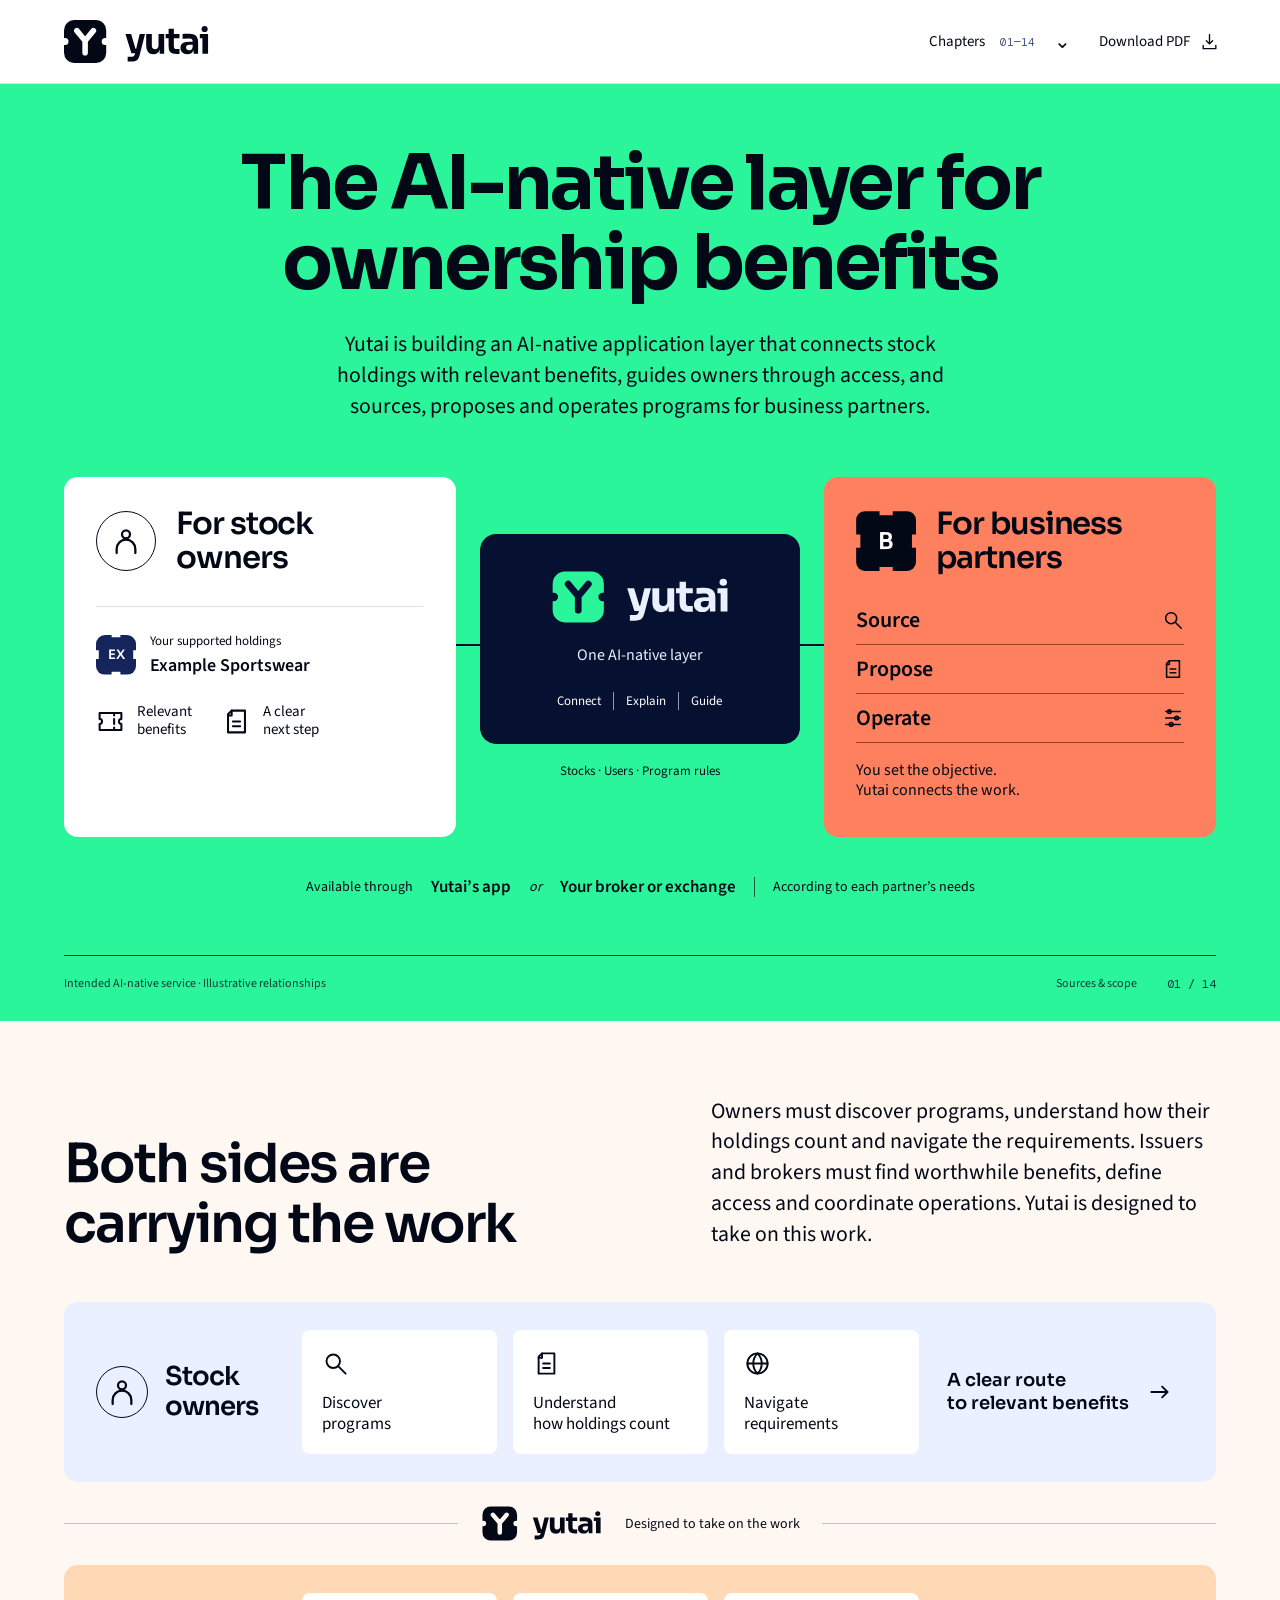
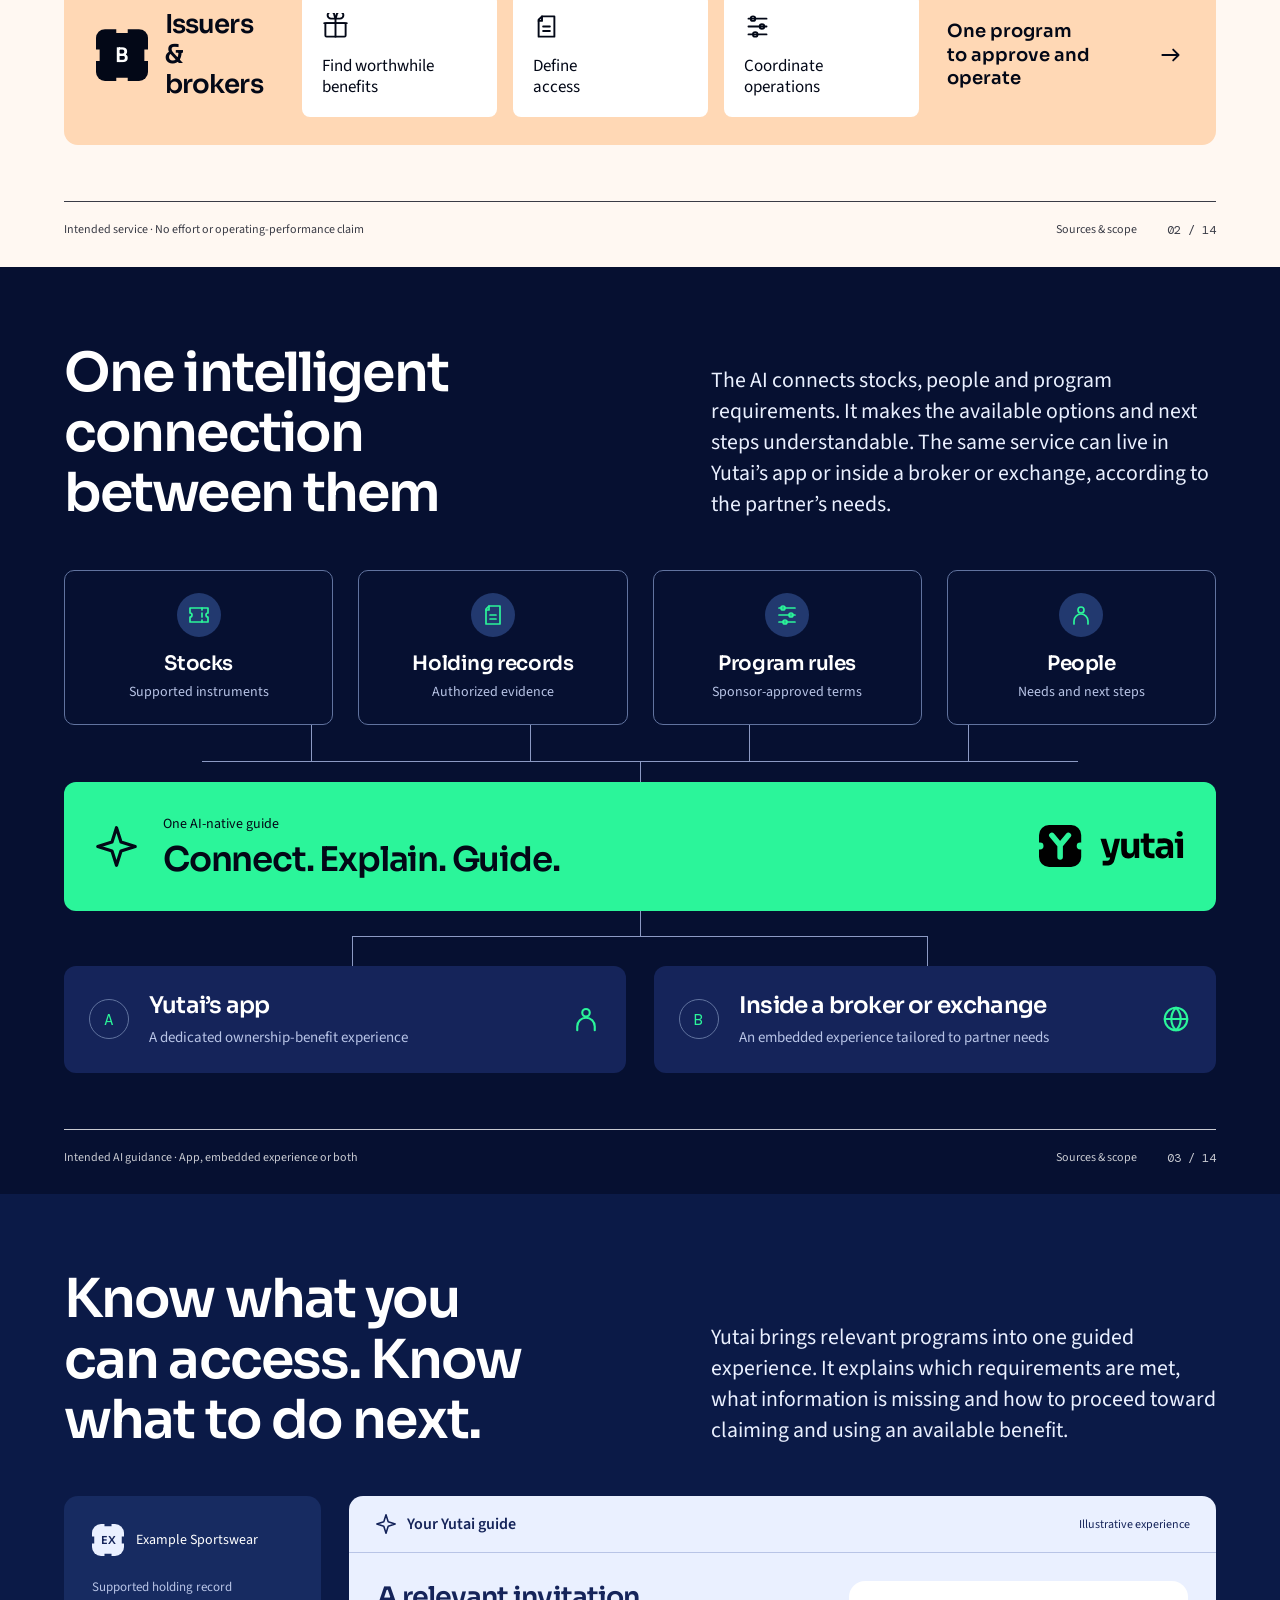
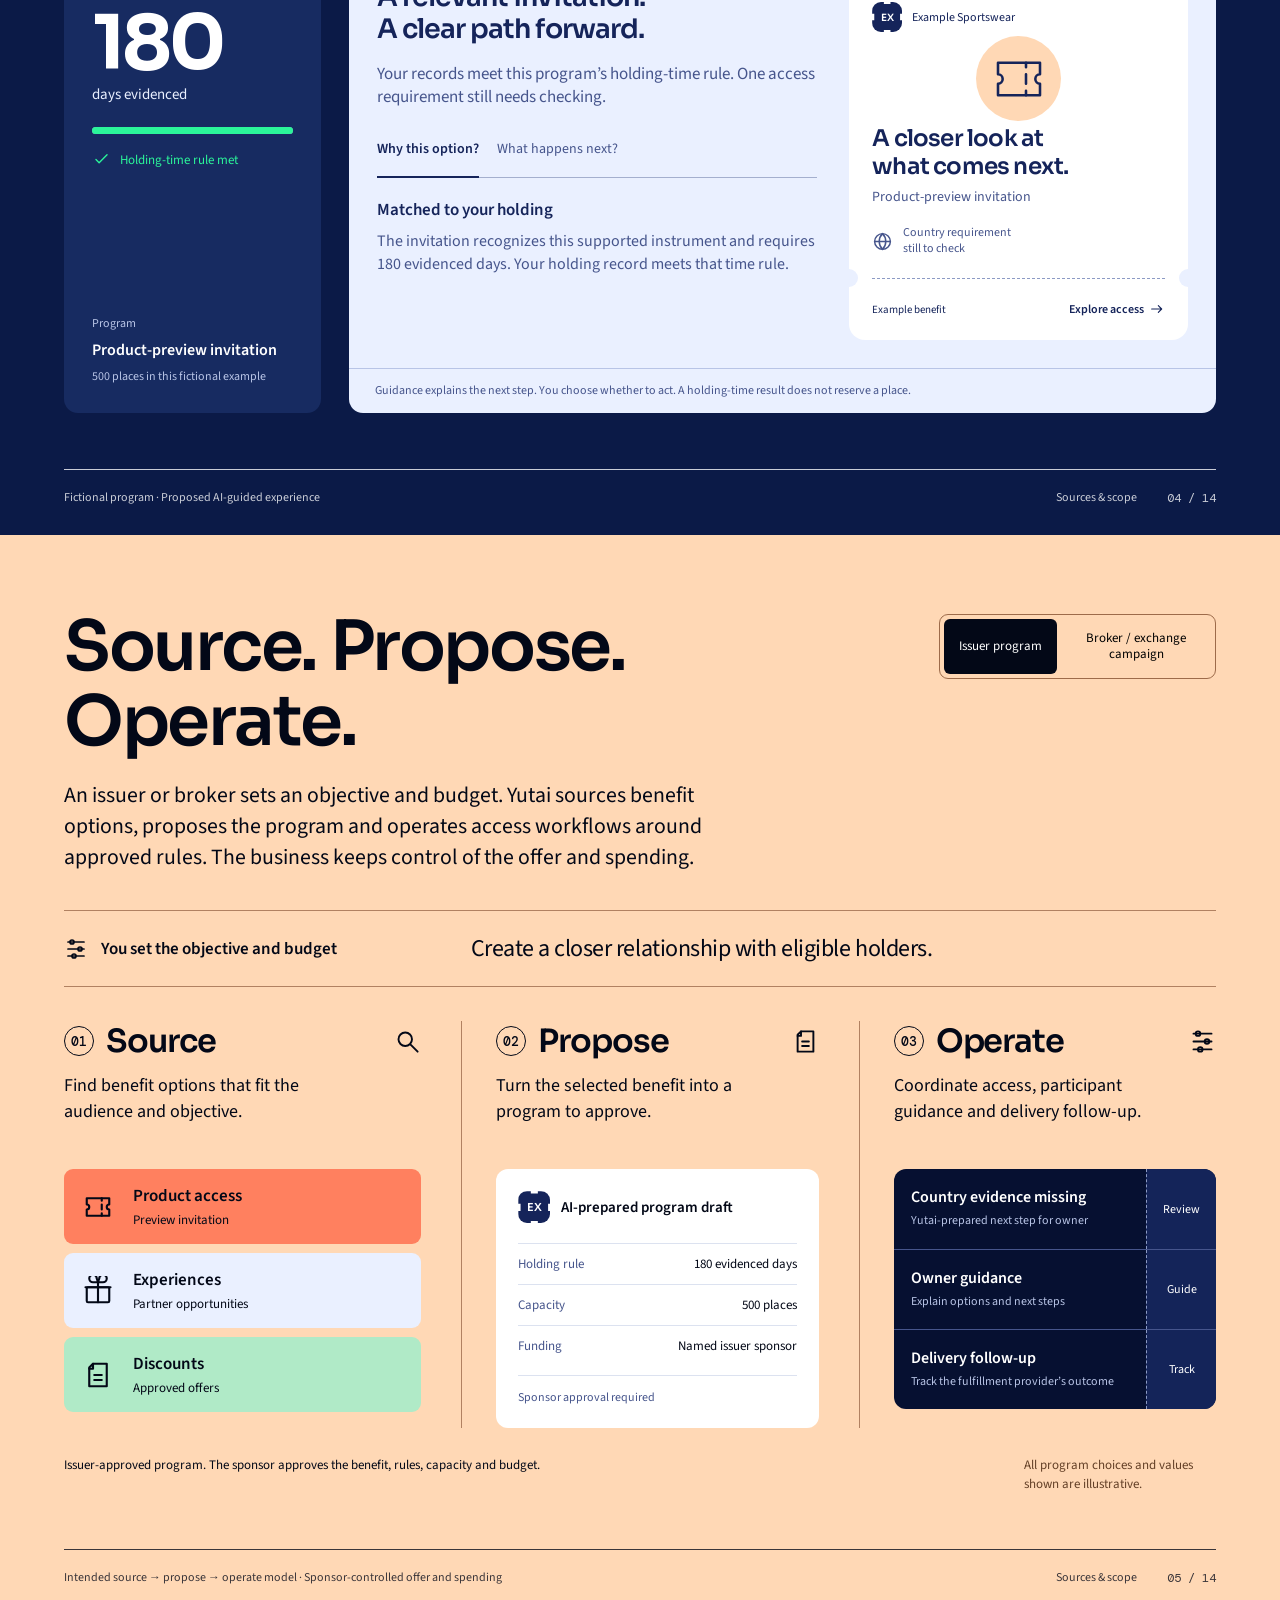
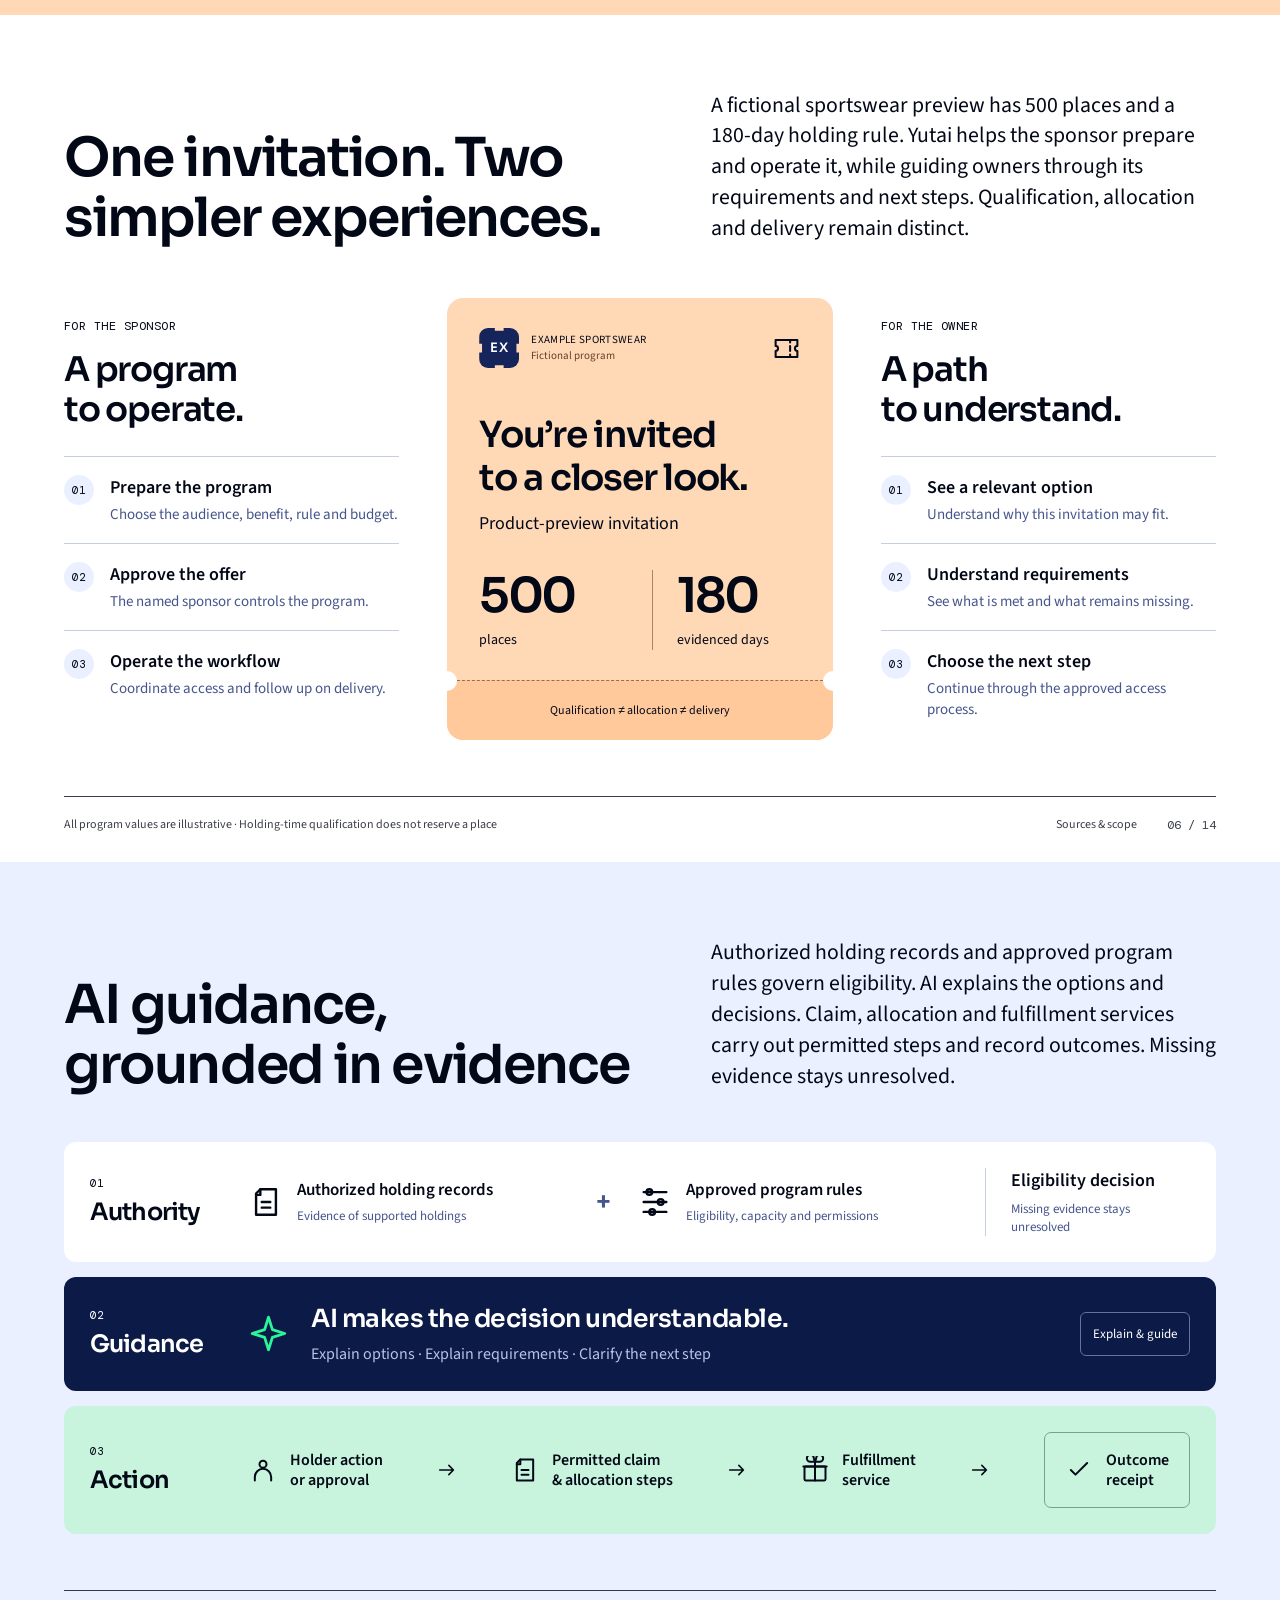
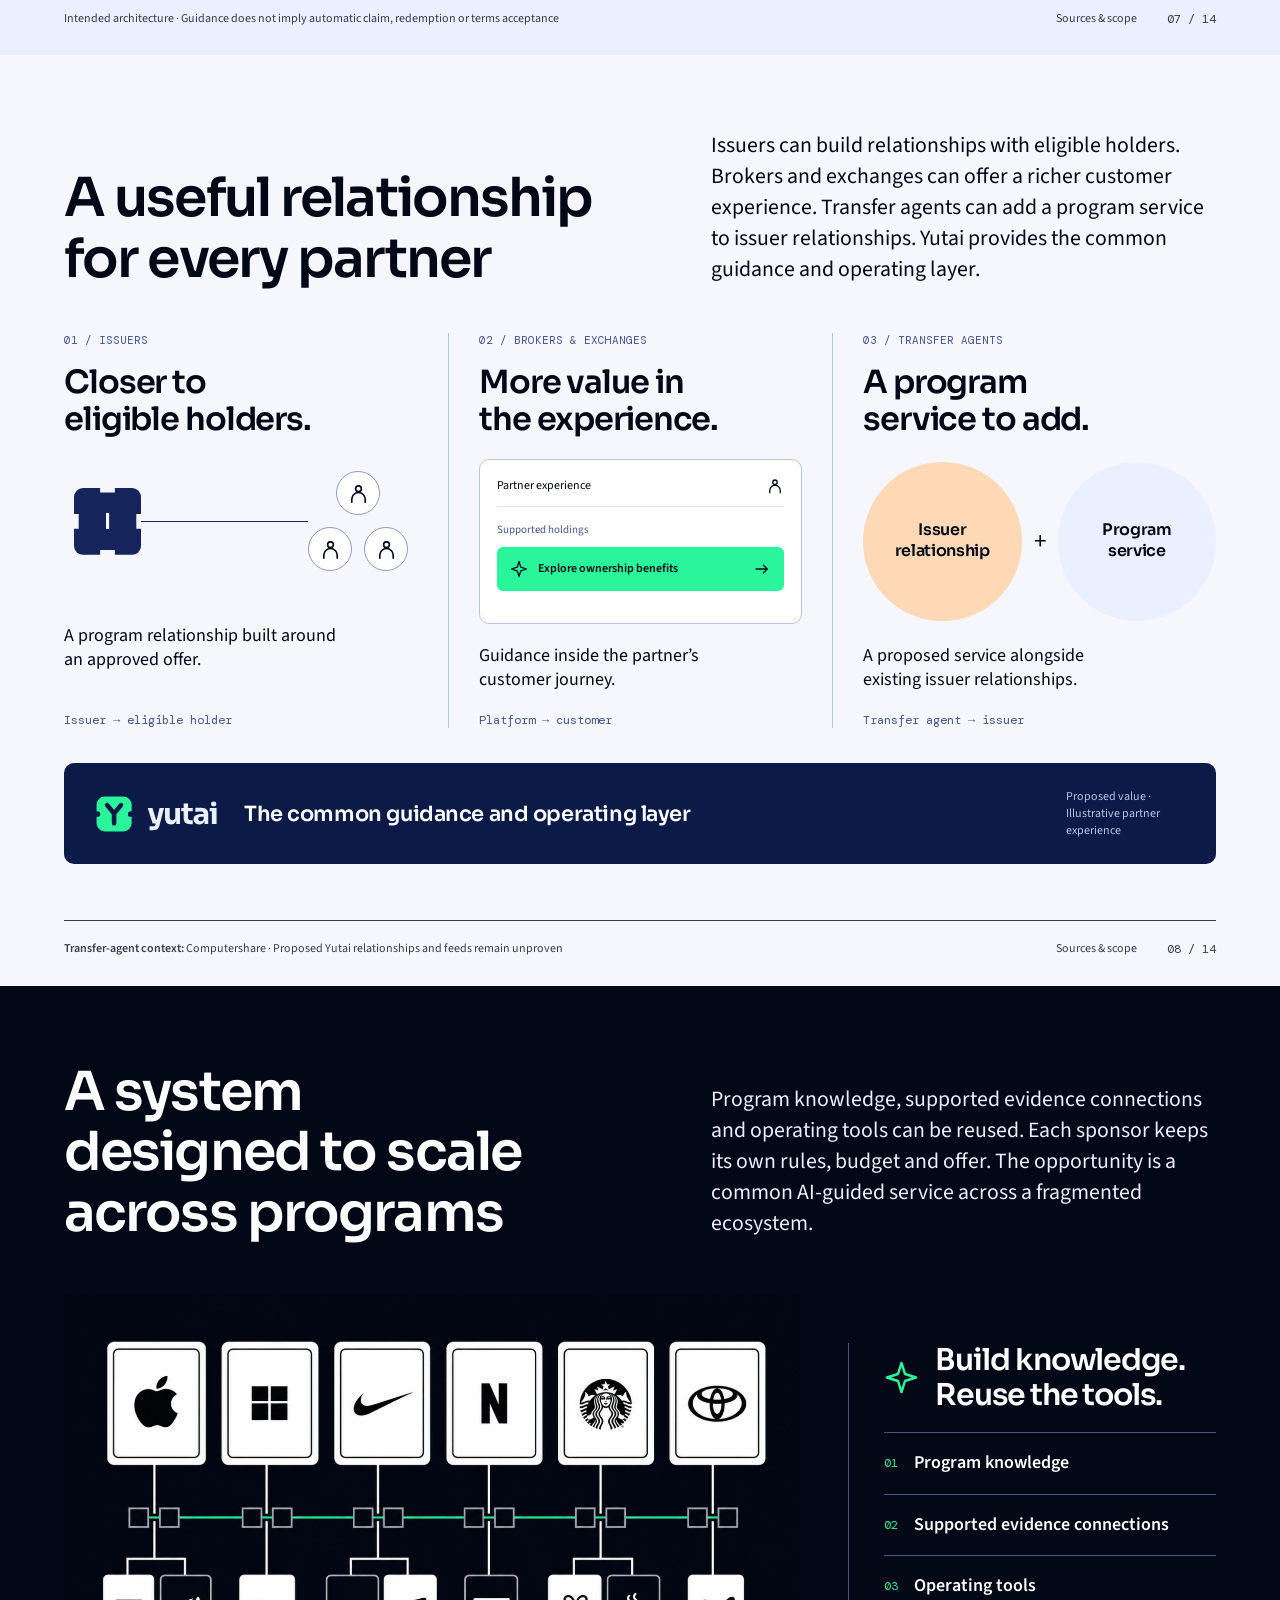
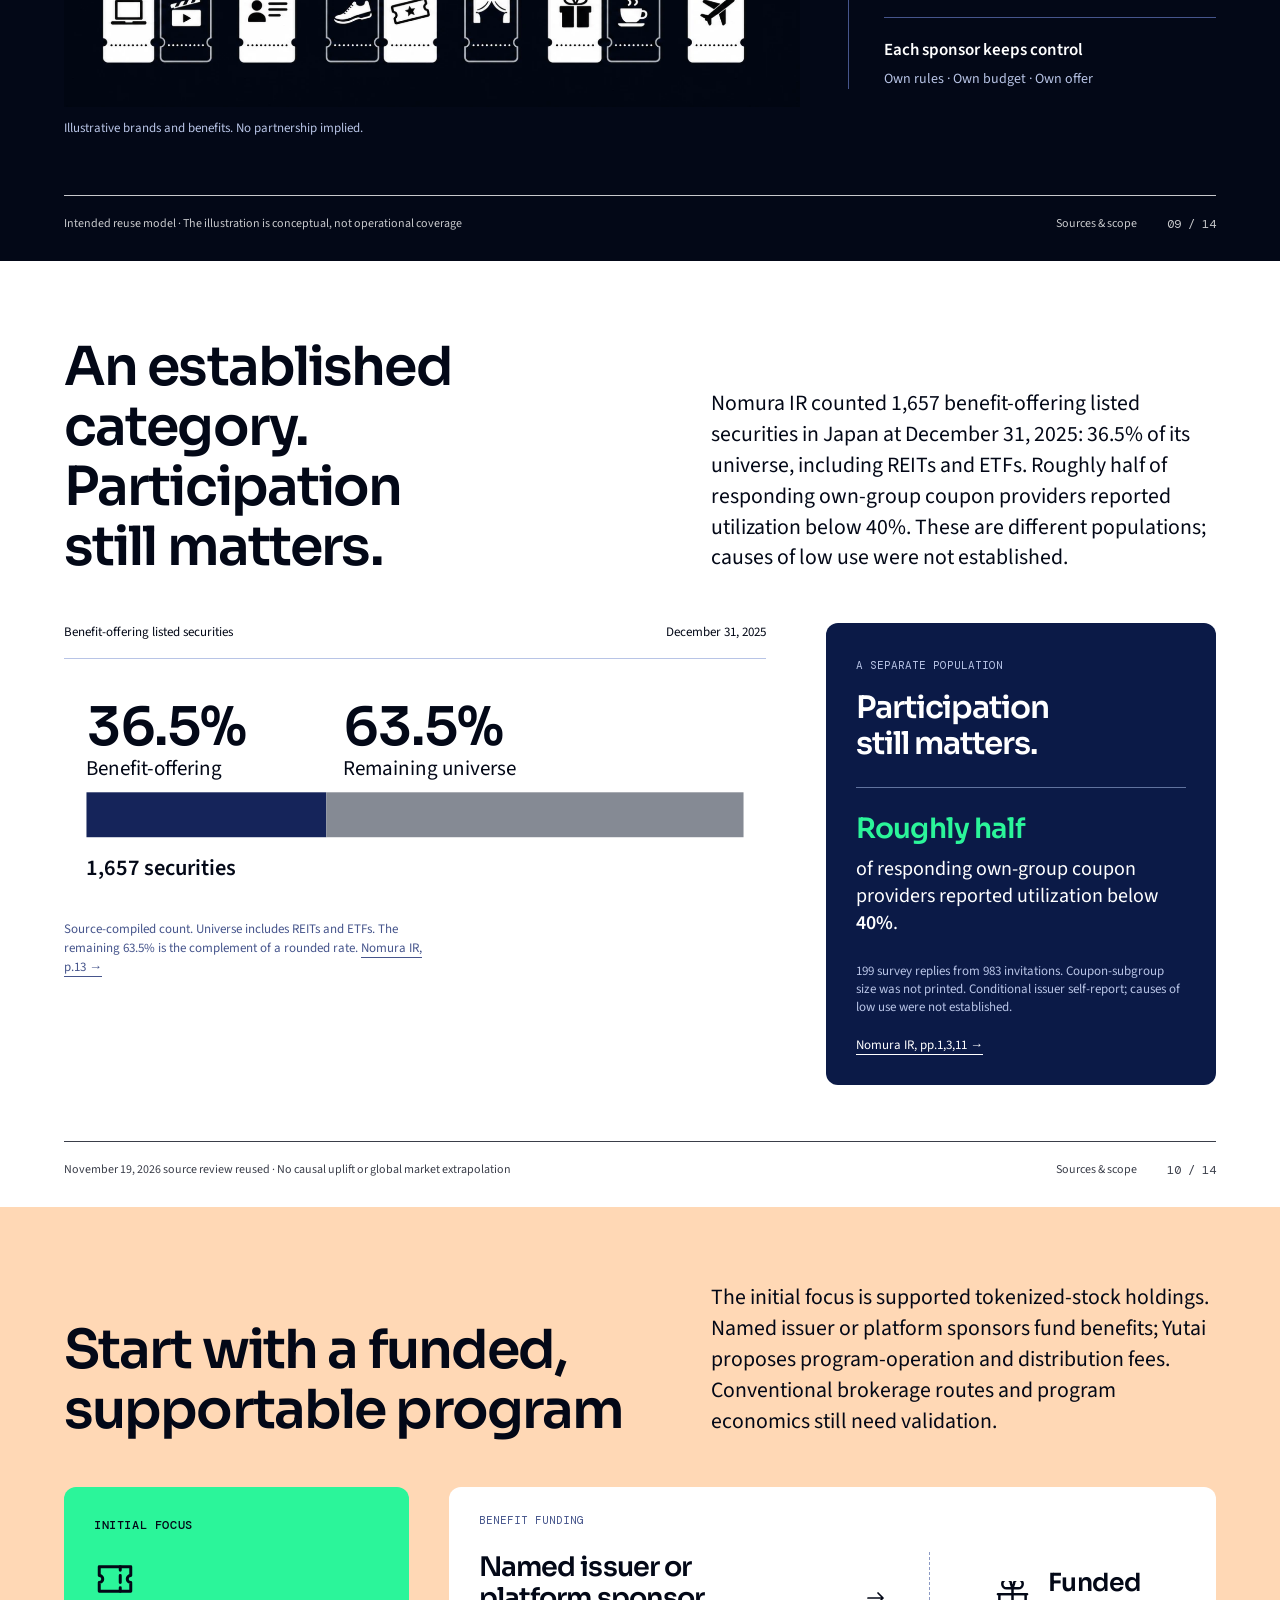
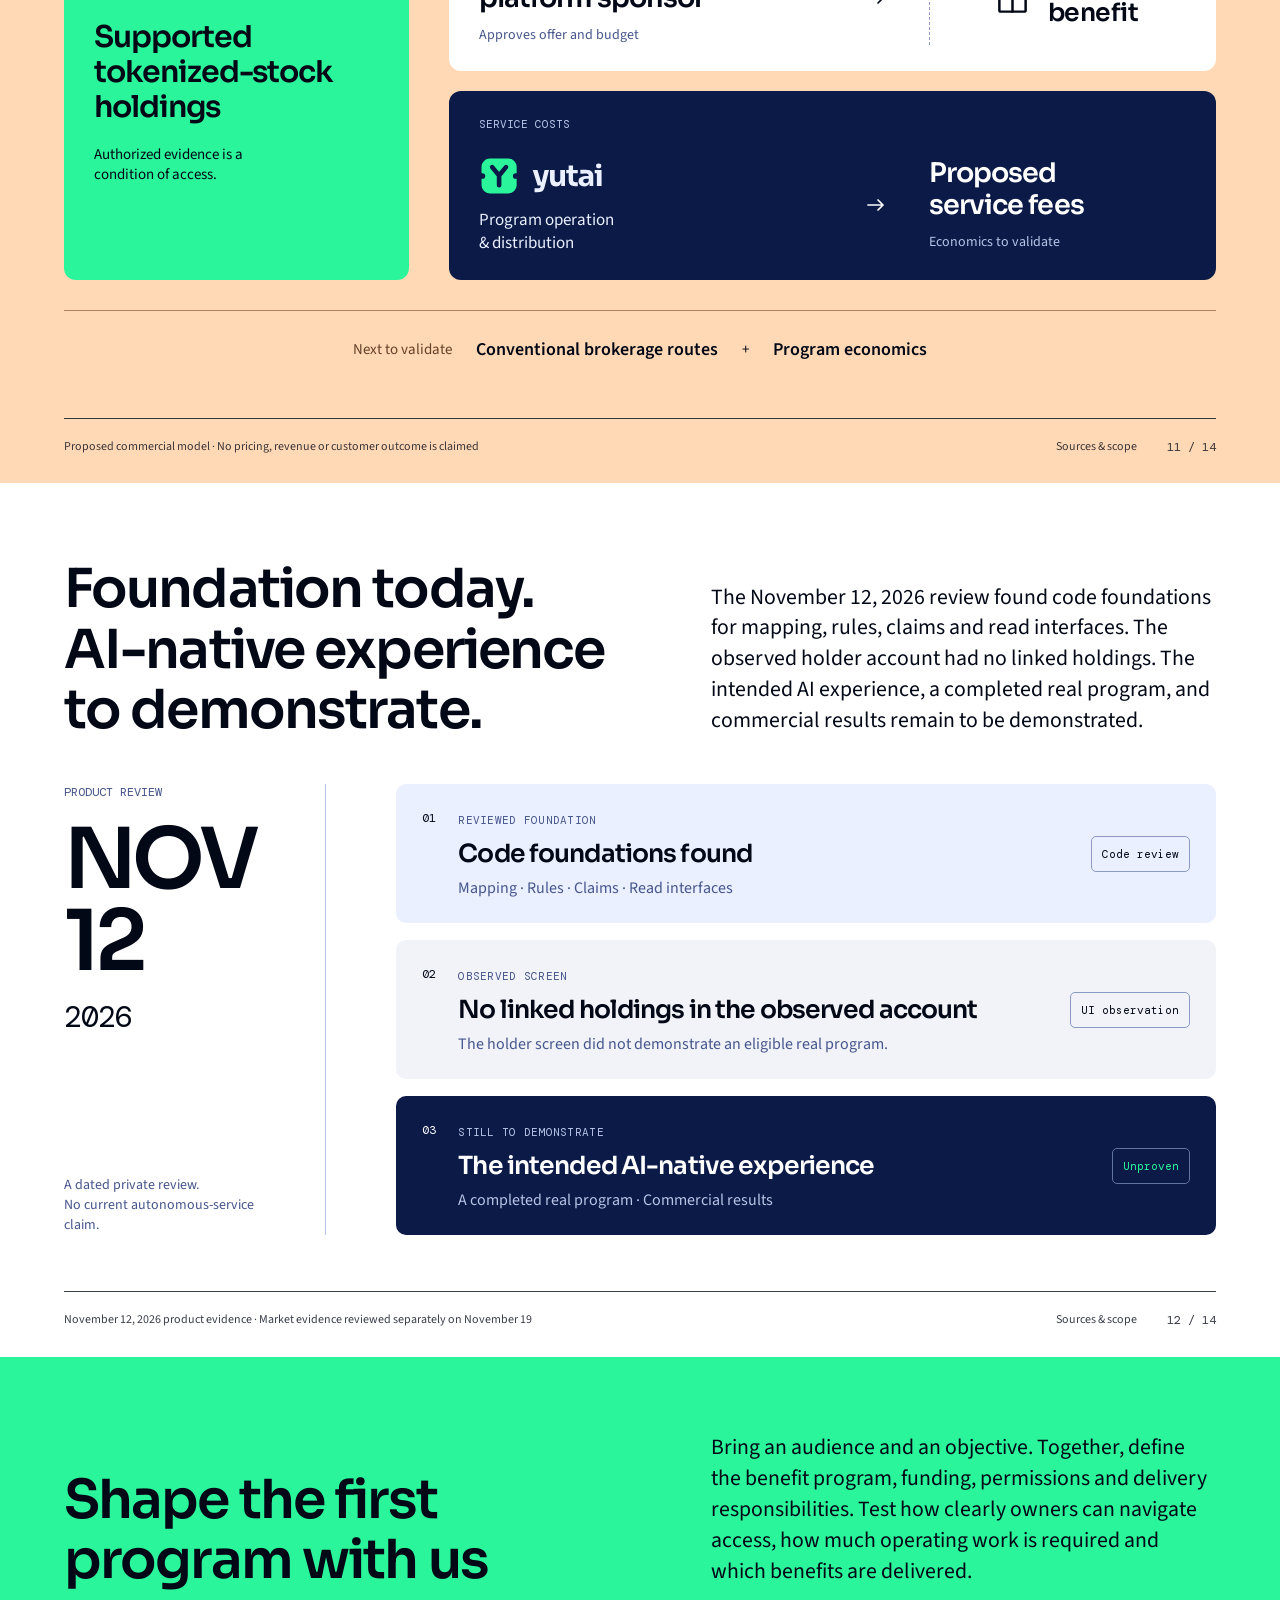
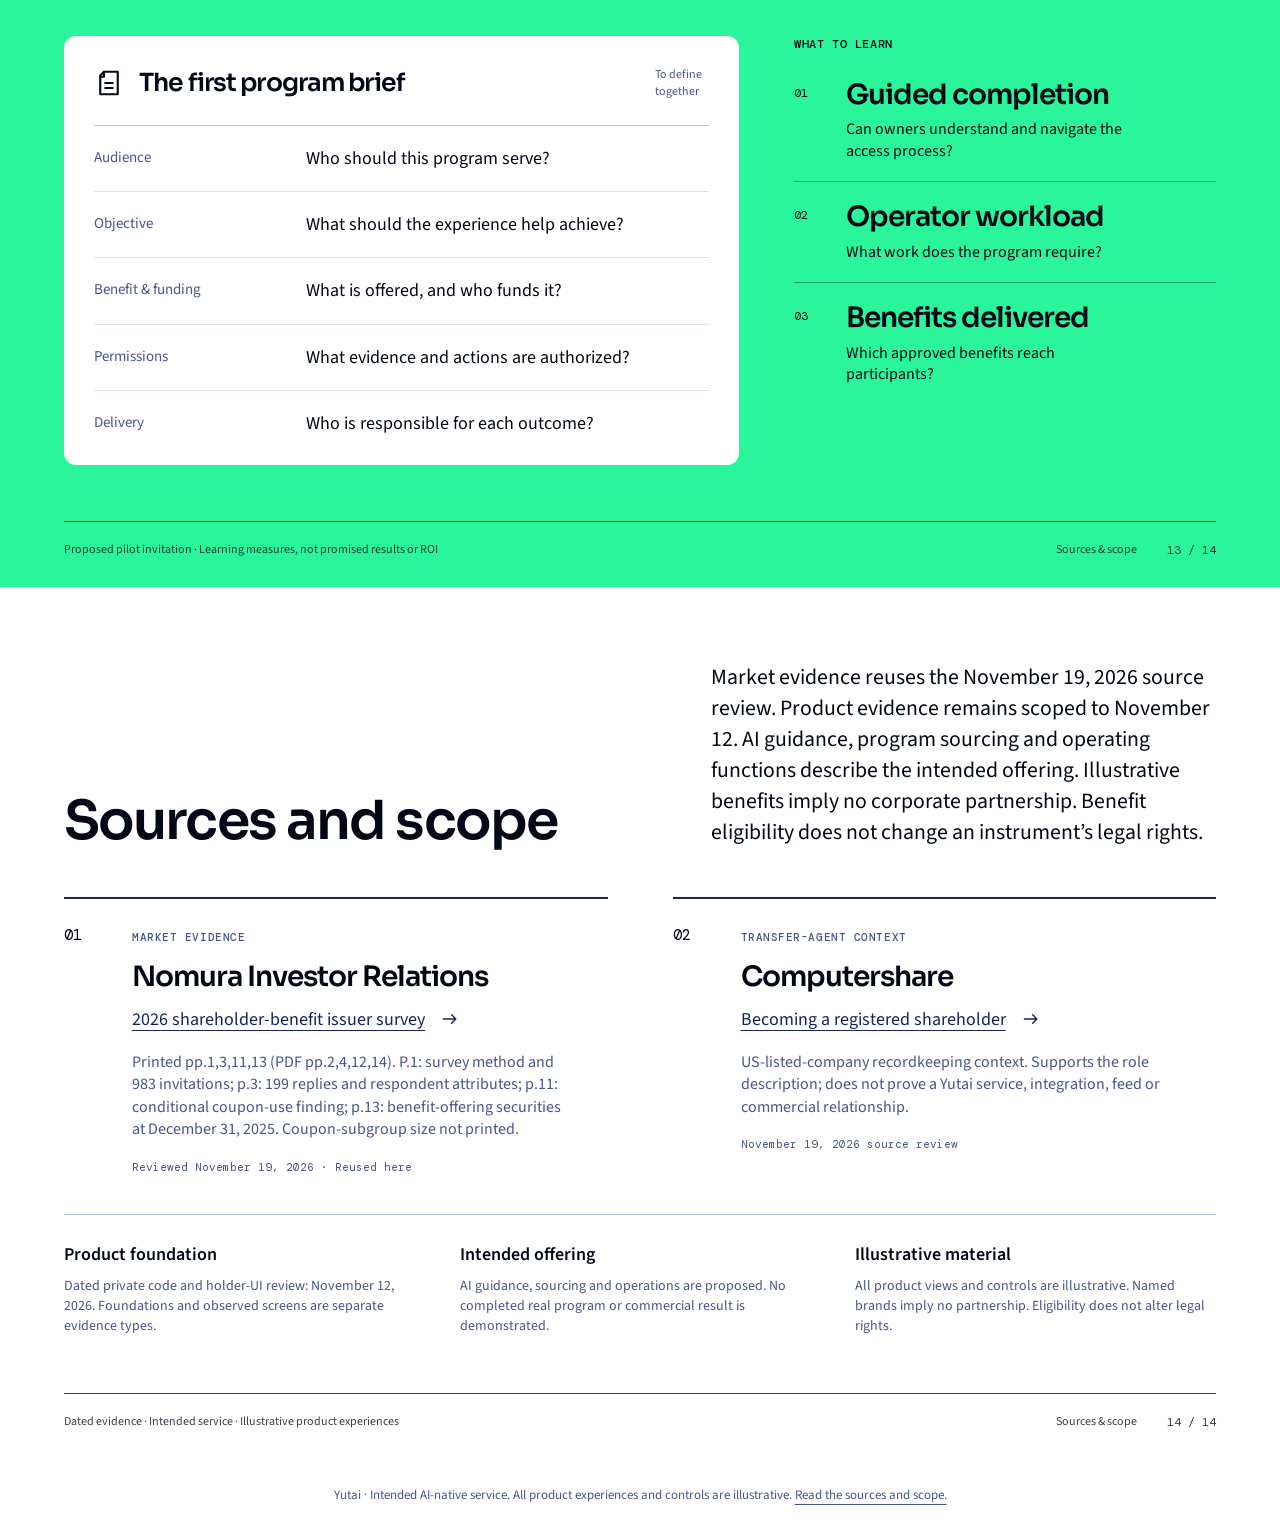
==== commit f53df8e1: "Edit AI-native presentation for American English and clearer inline labels" ====
--- a/presentation/index.html
+++ b/presentation/index.html
@@ -1,37 +1,37 @@
-<!doctype html><html lang="en"><head><meta charset="utf-8"><meta name="viewport" content="width=device-width,initial-scale=1"><meta name="robots" content="noindex,nofollow"><title>Yutai — AI-native ownership benefits</title><meta name="description" content="The intended AI-native application layer connecting stocks, eligibility and people, with programmes sourced, proposed and operated for partners."><meta name="theme-color" content="#2BF59A"><link rel="icon" href="assets/yutai-seal-ink.svg" type="image/svg+xml"><link rel="stylesheet" href="assets/yutai-fonts.css"><link rel="stylesheet" href="styles.css"><script src="app.js" defer></script></head><body class="web-document"><a class="skip-link" href="#connection">Skip to the presentation</a><header class="site-header"><a href="#connection" aria-label="Yutai, the connection"><img class="yutai-logo" src="assets/yutai-lockup-horizontal-ink.svg" alt="Yutai" width="168" height="54"></a><details class="chapter-menu" open><summary>Chapters <span>01—14</span></summary><nav aria-label="Presentation chapters"><a href="#connection"><span>01</span>The connection</a><a href="#work"><span>02</span>The work</a><a href="#layer"><span>03</span>One layer</a><a href="#owner"><span>04</span>For owners</a><a href="#business"><span>05</span>For businesses</a><a href="#invitation"><span>06</span>One invitation</a><a href="#evidence"><span>07</span>Evidence & action</a><a href="#partners"><span>08</span>Partner value</a><a href="#scale"><span>09</span>The ecosystem</a><a href="#japan"><span>10</span>Japan evidence</a><a href="#launch"><span>11</span>Starting point</a><a href="#readiness"><span>12</span>Readiness</a><a href="#pilot"><span>13</span>First programme</a><a href="#sources"><span>14</span>Sources & scope</a></nav></details><a class="pdf-link" href="Yutai-AI-Native-Presentation.pdf" download>Download PDF <svg class="icon " viewBox="0 0 24 24" aria-hidden="true"><path d="M12 3v12m-4-4 4 4 4-4M4 17v4h16v-4"/></svg></a></header><main><section class="chapter connection" id="connection" data-source-section="01"><div class="print-brand"><img class="yutai-logo" src="assets/yutai-lockup-horizontal-ink.svg" alt="Yutai" width="168" height="54"><span>Ownership benefits, intelligently connected.</span></div><div class="intro"><h1>The AI-native layer for ownership benefits</h1><p class="source-copy">Yutai is building an AI-native application layer that connects stock holdings with relevant benefits, guides owners through access, and sources, proposes and operates programmes for business partners.</p></div>
-      <div class="relationship" aria-label="Intended relationship: stock owners receive AI guidance; business partners source, propose and operate programmes through Yutai.">
+<!doctype html><html lang="en-US"><head><meta charset="utf-8"><meta name="viewport" content="width=device-width,initial-scale=1"><meta name="robots" content="noindex,nofollow"><title>Yutai — AI-native ownership benefits</title><meta name="description" content="The intended AI-native application layer connecting stocks, eligibility and people, with programs sourced, proposed and operated for partners."><meta name="theme-color" content="#2BF59A"><link rel="icon" href="assets/yutai-seal-ink.svg" type="image/svg+xml"><link rel="stylesheet" href="assets/yutai-fonts.css"><link rel="stylesheet" href="styles.css"><script src="app.js" defer></script></head><body class="web-document"><a class="skip-link" href="#connection">Skip to the presentation</a><header class="site-header"><a href="#connection" aria-label="Yutai, the connection"><img class="yutai-logo" src="assets/yutai-lockup-horizontal-ink.svg" alt="Yutai" width="168" height="54"></a><details class="chapter-menu" open><summary>Chapters <span>01—14</span></summary><nav aria-label="Presentation chapters"><a href="#connection"><span>01</span>The connection</a><a href="#work"><span>02</span>The work</a><a href="#layer"><span>03</span>One layer</a><a href="#owner"><span>04</span>For owners</a><a href="#business"><span>05</span>For businesses</a><a href="#invitation"><span>06</span>One invitation</a><a href="#evidence"><span>07</span>Evidence & action</a><a href="#partners"><span>08</span>Partner value</a><a href="#scale"><span>09</span>The ecosystem</a><a href="#japan"><span>10</span>Japan evidence</a><a href="#launch"><span>11</span>Starting point</a><a href="#readiness"><span>12</span>Readiness</a><a href="#pilot"><span>13</span>First program</a><a href="#sources"><span>14</span>Sources & scope</a></nav></details><a class="pdf-link" href="Yutai-AI-Native-Presentation.pdf" download>Download PDF <svg class="icon " viewBox="0 0 24 24" aria-hidden="true"><path d="M12 3v12m-4-4 4 4 4-4M4 17v4h16v-4"/></svg></a></header><main><section class="chapter connection" id="connection" data-source-section="01"><div class="print-brand"><img class="yutai-logo" src="assets/yutai-lockup-horizontal-ink.svg" alt="Yutai" width="168" height="54"><span>Ownership benefits, intelligently connected.</span></div><div class="intro"><h1>The AI-native layer for ownership benefits</h1><p class="source-copy">Yutai is building an AI-native application layer that connects stock holdings with relevant benefits, guides owners through access, and sources, proposes and operates programs for business partners.</p></div>
+      <div class="relationship" aria-label="Intended relationship: stock owners receive AI guidance; business partners source, propose and operate programs through Yutai.">
         <div class="relationship-side owner-side">
           <div class="relationship-title"><span class="person-symbol"><svg class="icon " viewBox="0 0 24 24" aria-hidden="true"><circle cx="12" cy="7" r="3"/><path d="M5 21v-3a7 7 0 0 1 14 0v3"/></svg></span><h2>For stock <br>owners</h2></div>
           <div class="owner-input"><span class="company-pass" aria-hidden="true">EX</span><div><span>Your supported holdings</span><strong>Example Sportswear</strong></div></div>
           <div class="benefit-pair"><div><svg class="icon " viewBox="0 0 24 24" aria-hidden="true"><path d="M3 5h18v5a2 2 0 0 0 0 4v5H3v-5a2 2 0 0 0 0-4Z"/><path d="M15 5v2m0 3v4m0 3v2"/></svg><span>Relevant<br>benefits</span></div><div><svg class="icon " viewBox="0 0 24 24" aria-hidden="true"><path d="M8 3h11v18H5V6Z"/><path d="M8 3v4H5m4 5h6m-6 4h6"/></svg><span>A clear<br>next step</span></div></div>
         </div>
-        <div class="relationship-centre"><div class="link-line left" aria-hidden="true"></div><div class="intelligence"><img class="yutai-logo" src="assets/yutai-lockup-horizontal-on-dark.svg" alt="Yutai" width="168" height="54"><span>One AI-native layer</span><div class="intelligence-jobs"><span>Connect</span><span>Explain</span><span>Guide</span></div></div><div class="link-line right" aria-hidden="true"></div><p>Stocks · Users · Programme rules</p></div>
+        <div class="relationship-centre"><div class="link-line left" aria-hidden="true"></div><div class="intelligence"><img class="yutai-logo" src="assets/yutai-lockup-horizontal-on-dark.svg" alt="Yutai" width="168" height="54"><span>One AI-native layer</span><div class="intelligence-jobs"><span>Connect</span><span>Explain</span><span>Guide</span></div></div><div class="link-line right" aria-hidden="true"></div><p>Stocks · Users · Program rules</p></div>
         <div class="relationship-side business-side"><div class="relationship-title"><span class="company-pass" aria-hidden="true">B</span><h2>For business <br>partners</h2></div><div class="business-jobs"><div><span>Source</span><svg class="icon " viewBox="0 0 24 24" aria-hidden="true"><circle cx="10" cy="10" r="6"/><path d="m15 15 6 6"/></svg></div><div><span>Propose</span><svg class="icon " viewBox="0 0 24 24" aria-hidden="true"><path d="M8 3h11v18H5V6Z"/><path d="M8 3v4H5m4 5h6m-6 4h6"/></svg></div><div><span>Operate</span><svg class="icon " viewBox="0 0 24 24" aria-hidden="true"><path d="M4 5h16M4 12h16M4 19h16"/><circle cx="8" cy="5" r="2"/><circle cx="16" cy="12" r="2"/><circle cx="10" cy="19" r="2"/></svg></div></div><p>You set the objective.<br>Yutai connects the work.</p></div>
       </div>
       <div class="distribution"><span>Available through</span><strong>Yutai’s app</strong><span class="distribution-or">or</span><strong>Your broker or exchange</strong><span>According to each partner’s needs</span></div>
-    <footer class="chapter-footer"><span>Intended AI-native service · Illustrative relationships</span><span><a href="#sources">Sources &amp; scope</a> <span class="folio">01 / 14</span></span></footer></section><section class="chapter work" id="work" data-source-section="02"><div class="print-brand"><img class="yutai-logo" src="assets/yutai-lockup-horizontal-ink.svg" alt="Yutai" width="168" height="54"><span>A fragmented ecosystem creates work on both sides.</span></div><div class="page-heading"><h2>Both sides are carrying the work</h2><p class="source-copy">Owners must discover programmes, understand how their holdings count and navigate the requirements. Issuers and brokers must find worthwhile benefits, define access and coordinate operations. Yutai is designed to take on this work.</p></div>
+    <footer class="chapter-footer"><span>Intended AI-native service · Illustrative relationships</span><span><a href="#sources">Sources &amp; scope</a> <span class="folio">01 / 14</span></span></footer></section><section class="chapter work" id="work" data-source-section="02"><div class="print-brand"><img class="yutai-logo" src="assets/yutai-lockup-horizontal-ink.svg" alt="Yutai" width="168" height="54"><span>A fragmented ecosystem creates work on both sides.</span></div><div class="page-heading"><h2>Both sides are carrying the work</h2><p class="source-copy">Owners must discover programs, understand how their holdings count and navigate the requirements. Issuers and brokers must find worthwhile benefits, define access and coordinate operations. Yutai is designed to take on this work.</p></div>
       <div class="work-scenes">
-        <div class="work-row owner-work"><div class="work-person"><span class="person-symbol"><svg class="icon " viewBox="0 0 24 24" aria-hidden="true"><circle cx="12" cy="7" r="3"/><path d="M5 21v-3a7 7 0 0 1 14 0v3"/></svg></span><h3>Stock <br>owners</h3></div><div class="task-stream"><div class="task-item"><svg class="icon " viewBox="0 0 24 24" aria-hidden="true"><circle cx="10" cy="10" r="6"/><path d="m15 15 6 6"/></svg><span>Discover <br>programmes</span></div><div class="task-item"><svg class="icon " viewBox="0 0 24 24" aria-hidden="true"><path d="M8 3h11v18H5V6Z"/><path d="M8 3v4H5m4 5h6m-6 4h6"/></svg><span>Understand <br>how holdings count</span></div><div class="task-item"><svg class="icon " viewBox="0 0 24 24" aria-hidden="true"><circle cx="12" cy="12" r="9"/><path d="M3 12h18M12 3c5 5 5 13 0 18-5-5-5-13 0-18Z"/></svg><span>Navigate <br>requirements</span></div></div><div class="work-output">A clear route <br>to relevant benefits<svg class="icon " viewBox="0 0 24 24" aria-hidden="true"><path d="M4 12h15m-5-5 5 5-5 5"/></svg></div></div>
+        <div class="work-row owner-work"><div class="work-person"><span class="person-symbol"><svg class="icon " viewBox="0 0 24 24" aria-hidden="true"><circle cx="12" cy="7" r="3"/><path d="M5 21v-3a7 7 0 0 1 14 0v3"/></svg></span><h3>Stock <br>owners</h3></div><div class="task-stream"><div class="task-item"><svg class="icon " viewBox="0 0 24 24" aria-hidden="true"><circle cx="10" cy="10" r="6"/><path d="m15 15 6 6"/></svg><span>Discover <br>programs</span></div><div class="task-item"><svg class="icon " viewBox="0 0 24 24" aria-hidden="true"><path d="M8 3h11v18H5V6Z"/><path d="M8 3v4H5m4 5h6m-6 4h6"/></svg><span>Understand <br>how holdings count</span></div><div class="task-item"><svg class="icon " viewBox="0 0 24 24" aria-hidden="true"><circle cx="12" cy="12" r="9"/><path d="M3 12h18M12 3c5 5 5 13 0 18-5-5-5-13 0-18Z"/></svg><span>Navigate <br>requirements</span></div></div><div class="work-output">A clear route <br>to relevant benefits<svg class="icon " viewBox="0 0 24 24" aria-hidden="true"><path d="M4 12h15m-5-5 5 5-5 5"/></svg></div></div>
         <div class="work-bridge"><span class="work-bridge-line"></span><img class="yutai-logo" src="assets/yutai-lockup-horizontal-ink.svg" alt="Yutai" width="168" height="54"><span>Designed to take on the work</span><span class="work-bridge-line"></span></div>
-        <div class="work-row business-work"><div class="work-person"><span class="company-pass" aria-hidden="true">B</span><h3>Issuers <br>&amp; brokers</h3></div><div class="task-stream"><div class="task-item"><svg class="icon " viewBox="0 0 24 24" aria-hidden="true"><rect x="3" y="9" width="18" height="12" rx="1"/><path d="M2 9h20M12 5v16M12 5H8a3 3 0 1 1 3-3l1 3Zm0 0h4a3 3 0 1 0-3-3l-1 3Z"/></svg><span>Find worthwhile <br>benefits</span></div><div class="task-item"><svg class="icon " viewBox="0 0 24 24" aria-hidden="true"><path d="M8 3h11v18H5V6Z"/><path d="M8 3v4H5m4 5h6m-6 4h6"/></svg><span>Define <br>access</span></div><div class="task-item"><svg class="icon " viewBox="0 0 24 24" aria-hidden="true"><path d="M4 5h16M4 12h16M4 19h16"/><circle cx="8" cy="5" r="2"/><circle cx="16" cy="12" r="2"/><circle cx="10" cy="19" r="2"/></svg><span>Coordinate <br>operations</span></div></div><div class="work-output">One programme <br>to approve and operate<svg class="icon " viewBox="0 0 24 24" aria-hidden="true"><path d="M4 12h15m-5-5 5 5-5 5"/></svg></div></div>
-      </div><footer class="chapter-footer"><span>Intended service · No effort or operating-performance claim</span><span><a href="#sources">Sources &amp; scope</a> <span class="folio">02 / 14</span></span></footer></section><section class="chapter layer" id="layer" data-source-section="03"><div class="print-brand"><img class="yutai-logo" src="assets/yutai-lockup-horizontal-on-dark.svg" alt="Yutai" width="168" height="54"><span>Connected intelligence, delivered where the partner needs it.</span></div><div class="page-heading"><h2>One intelligent connection between them</h2><p class="source-copy">The AI connects stocks, people and programme requirements. It makes the available options and next steps understandable. The same service can live in Yutai’s app or inside a broker or exchange, according to the partner’s needs.</p></div>
-      <div class="layer-map"><div class="layer-inputs"><div class="input-node"><span><svg class="icon " viewBox="0 0 24 24" aria-hidden="true"><path d="M3 5h18v5a2 2 0 0 0 0 4v5H3v-5a2 2 0 0 0 0-4Z"/><path d="M15 5v2m0 3v4m0 3v2"/></svg></span><strong>Stocks</strong><small>Supported instruments</small></div><div class="input-node"><span><svg class="icon " viewBox="0 0 24 24" aria-hidden="true"><path d="M8 3h11v18H5V6Z"/><path d="M8 3v4H5m4 5h6m-6 4h6"/></svg></span><strong>Holding records</strong><small>Authorised evidence</small></div><div class="input-node"><span><svg class="icon " viewBox="0 0 24 24" aria-hidden="true"><path d="M4 5h16M4 12h16M4 19h16"/><circle cx="8" cy="5" r="2"/><circle cx="16" cy="12" r="2"/><circle cx="10" cy="19" r="2"/></svg></span><strong>Programme rules</strong><small>Sponsor-approved terms</small></div><div class="input-node"><span><svg class="icon " viewBox="0 0 24 24" aria-hidden="true"><circle cx="12" cy="7" r="3"/><path d="M5 21v-3a7 7 0 0 1 14 0v3"/></svg></span><strong>People</strong><small>Needs and next steps</small></div></div><div class="layer-lines" aria-hidden="true"><i></i><i></i><i></i><i></i></div><div class="layer-core"><svg class="icon " viewBox="0 0 24 24" aria-hidden="true"><path d="m12 2 2.4 7.6L22 12l-7.6 2.4L12 22l-2.4-7.6L2 12l7.6-2.4Z"/></svg><div><span>One AI-native guide</span><h3>Connect. Explain. Guide.</h3></div><img class="yutai-logo" src="assets/yutai-lockup-horizontal-on-dark.svg" alt="Yutai" width="168" height="54"></div><div class="route-split" aria-hidden="true"></div><div class="delivery-routes"><div><span class="route-number">A</span><div><h3>Yutai’s app</h3><p>A dedicated ownership-benefit experience</p></div><svg class="icon " viewBox="0 0 24 24" aria-hidden="true"><circle cx="12" cy="7" r="3"/><path d="M5 21v-3a7 7 0 0 1 14 0v3"/></svg></div><div><span class="route-number">B</span><div><h3>Inside a broker or exchange</h3><p>An embedded experience shaped to partner needs</p></div><svg class="icon " viewBox="0 0 24 24" aria-hidden="true"><circle cx="12" cy="12" r="9"/><path d="M3 12h18M12 3c5 5 5 13 0 18-5-5-5-13 0-18Z"/></svg></div></div></div><footer class="chapter-footer"><span>Intended AI guidance · App, embedded experience or both</span><span><a href="#sources">Sources &amp; scope</a> <span class="folio">03 / 14</span></span></footer></section><section class="chapter owner" id="owner" data-source-section="04"><div class="print-brand"><img class="yutai-logo" src="assets/yutai-lockup-horizontal-on-dark.svg" alt="Yutai" width="168" height="54"><span>Guidance through the ownership-benefit ecosystem.</span></div><div class="owner-heading"><h2>Know what you can access. Know what to do next.</h2><p class="source-copy">Yutai brings relevant programmes into one guided experience. It explains which requirements are met, what information is missing and how to proceed towards claiming and using an available benefit.</p></div><div class="guidance-scene"><div class="holding-rail"><div class="rail-title"><span class="company-pass" aria-hidden="true">EX</span><span>Example Sportswear</span></div><p>Supported holding record</p><div class="holding-days"><strong>180</strong><span>days evidenced</span></div><div class="earned-track"><span></span></div><div class="rail-result"><svg class="icon " viewBox="0 0 24 24" aria-hidden="true"><path d="m5 12 4 4L19 6"/></svg><span>Holding-time rule met</span></div><div class="rail-base"><span>Programme</span><strong>Product-preview invitation</strong><span>500 places in this fictional example</span></div></div><div class="guide-result"><div class="guide-head"><span><svg class="icon " viewBox="0 0 24 24" aria-hidden="true"><path d="m12 2 2.4 7.6L22 12l-7.6 2.4L12 22l-2.4-7.6L2 12l7.6-2.4Z"/></svg>Your Yutai guide</span><span>Illustrative experience</span></div><div class="guide-main"><div class="guide-message"><h3>A relevant invitation.<br>A clear path forward.</h3><p>Your records meet this programme’s holding-time rule. One access requirement still needs checking.</p><div class="guidance-tabs" role="tablist" aria-label="Explore the AI guidance"><button role="tab" id="owner-why" aria-controls="owner-panel-why" aria-selected="true">Why this option?</button><button role="tab" id="owner-next" aria-controls="owner-panel-next" aria-selected="false">What happens next?</button></div><div class="owner-panel" id="owner-panel-why" role="tabpanel" aria-labelledby="owner-why"><h4>Matched to your holding</h4><p>The invitation recognises this supported instrument and requires 180 evidenced days. Your holding record meets that time rule.</p></div><div class="owner-panel" id="owner-panel-next" role="tabpanel" aria-labelledby="owner-next"><h4>Check the country requirement</h4><p>Yutai explains the permitted countries and the evidence this programme accepts. You choose whether to continue through its claim process.</p></div></div><div class="benefit-ticket"><div class="ticket-identity"><span class="company-pass" aria-hidden="true">EX</span><span>Example Sportswear</span></div><div class="ticket-art" aria-hidden="true"><span class="ticket-orbit"></span><svg class="icon " viewBox="0 0 24 24" aria-hidden="true"><path d="M3 5h18v5a2 2 0 0 0 0 4v5H3v-5a2 2 0 0 0 0-4Z"/><path d="M15 5v2m0 3v4m0 3v2"/></svg></div><h3>A closer look at<br>what comes next.</h3><p>Product-preview invitation</p><div class="ticket-status"><svg class="icon " viewBox="0 0 24 24" aria-hidden="true"><circle cx="12" cy="12" r="9"/><path d="M3 12h18M12 3c5 5 5 13 0 18-5-5-5-13 0-18Z"/></svg><span>Country requirement<br>still to check</span></div><div class="ticket-stub"><span>Example benefit</span><strong>Explore access <svg class="icon " viewBox="0 0 24 24" aria-hidden="true"><path d="M4 12h15m-5-5 5 5-5 5"/></svg></strong></div></div></div><div class="guide-disclosure">Guidance explains the next step. You choose whether to act. A holding-time result does not reserve a place.</div></div></div><footer class="chapter-footer"><span>Fictional programme · Proposed AI-guided experience</span><span><a href="#sources">Sources &amp; scope</a> <span class="folio">04 / 14</span></span></footer></section><section class="chapter business" id="business" data-source-section="05"><div class="print-brand"><img class="yutai-logo" src="assets/yutai-lockup-horizontal-ink.svg" alt="Yutai" width="168" height="54"><span>Your objective. A programme to make it happen.</span></div><div class="business-heading"><div><h2>Source. Propose. Operate.</h2><p class="source-copy">An issuer or broker sets an objective and budget. Yutai sources benefit options, proposes the programme and operates access workflows around approved rules. The business keeps control of the offer and spending.</p></div><div class="sponsor-switch" role="tablist" aria-label="Programme sponsor"><button role="tab" id="business-issuer" aria-selected="true">Issuer programme</button><button role="tab" id="business-platform" aria-selected="false">Broker / exchange campaign</button></div></div><div class="programme-objective"><div><svg class="icon " viewBox="0 0 24 24" aria-hidden="true"><path d="M4 5h16M4 12h16M4 19h16"/><circle cx="8" cy="5" r="2"/><circle cx="16" cy="12" r="2"/><circle cx="10" cy="19" r="2"/></svg><span>You set the objective and budget</span></div><strong><span class="business-context" data-sponsor="issuer">Create a closer relationship with eligible holders.</span><span class="business-context" data-sponsor="platform">Offer eligible customers a useful ownership experience.</span></strong></div><div class="programme-flow"><article class="programme-stage source-stage"><div class="stage-heading"><span>01</span><h3>Source</h3><svg class="icon " viewBox="0 0 24 24" aria-hidden="true"><circle cx="10" cy="10" r="6"/><path d="m15 15 6 6"/></svg></div><p>Find benefit options that fit the audience and objective.</p><div class="sourced-benefits"><div><svg class="icon " viewBox="0 0 24 24" aria-hidden="true"><path d="M3 5h18v5a2 2 0 0 0 0 4v5H3v-5a2 2 0 0 0 0-4Z"/><path d="M15 5v2m0 3v4m0 3v2"/></svg><strong>Product access</strong><span>Preview invitation</span></div><div><svg class="icon " viewBox="0 0 24 24" aria-hidden="true"><rect x="3" y="9" width="18" height="12" rx="1"/><path d="M2 9h20M12 5v16M12 5H8a3 3 0 1 1 3-3l1 3Zm0 0h4a3 3 0 1 0-3-3l-1 3Z"/></svg><strong>Experiences</strong><span>Partner opportunities</span></div><div><svg class="icon " viewBox="0 0 24 24" aria-hidden="true"><path d="M8 3h11v18H5V6Z"/><path d="M8 3v4H5m4 5h6m-6 4h6"/></svg><strong>Discounts</strong><span>Approved offers</span></div></div></article><article class="programme-stage propose-stage"><div class="stage-heading"><span>02</span><h3>Propose</h3><svg class="icon " viewBox="0 0 24 24" aria-hidden="true"><path d="M8 3h11v18H5V6Z"/><path d="M8 3v4H5m4 5h6m-6 4h6"/></svg></div><p>Turn the selected benefit into a programme to approve.</p><div class="programme-paper"><div><span class="company-pass" aria-hidden="true">EX</span><strong>AI-prepared programme draft</strong></div><dl><div><dt>Holding rule</dt><dd>180 evidenced days</dd></div><div><dt>Capacity</dt><dd>500 places</dd></div><div><dt>Funding</dt><dd><span class="business-context" data-sponsor="issuer">Named issuer sponsor</span><span class="business-context" data-sponsor="platform">Named platform sponsor</span></dd></div></dl><p>Sponsor approval required</p></div></article><article class="programme-stage operate-stage"><div class="stage-heading"><span>03</span><h3>Operate</h3><svg class="icon " viewBox="0 0 24 24" aria-hidden="true"><path d="M4 5h16M4 12h16M4 19h16"/><circle cx="8" cy="5" r="2"/><circle cx="16" cy="12" r="2"/><circle cx="10" cy="19" r="2"/></svg></div><p>Coordinate access, participant guidance and delivery follow-up.</p><div class="operator-worklist"><div><span><strong>Country evidence missing</strong><small>Yutai-prepared next step for owner</small></span><span>Review</span></div><div><span><strong>Owner guidance</strong><small>Explain options and next steps</small></span><span>Guide</span></div><div><span><strong>Delivery follow-up</strong><small>Track the fulfiller’s outcome</small></span><span>Track</span></div></div></article></div><div class="authority-note"><span class="business-context" data-sponsor="issuer">Issuer-approved programme. The sponsor approves the benefit, rules, capacity and budget.</span><span class="business-context" data-sponsor="platform">Platform-funded campaign with separate terms and budget. No issuer endorsement is implied.</span><span>All programme choices and values shown are illustrative.</span></div><footer class="chapter-footer"><span>Intended source → propose → operate model · Sponsor-controlled offer and spending</span><span><a href="#sources">Sources &amp; scope</a> <span class="folio">05 / 14</span></span></footer></section><section class="chapter invitation" id="invitation" data-source-section="06"><div class="print-brand"><img class="yutai-logo" src="assets/yutai-lockup-horizontal-ink.svg" alt="Yutai" width="168" height="54"><span>One fictional invitation makes both experiences concrete.</span></div><div class="page-heading"><h2>One invitation. Two simpler experiences.</h2><p class="source-copy">A fictional sportswear preview has 500 places and a 180-day holding rule. Yutai helps the sponsor prepare and operate it, while guiding owners through its requirements and next steps. Qualification, allocation and delivery remain distinct.</p></div><div class="invitation-scene"><div class="parallel-story sponsor-story"><span class="story-role">For the sponsor</span><h3>A programme <br>to operate.</h3><div class="story-step"><span>01</span><div><strong>Prepare the programme</strong><p>Choose the audience, benefit, rule and budget.</p></div></div><div class="story-step"><span>02</span><div><strong>Approve the offer</strong><p>The named sponsor controls the programme.</p></div></div><div class="story-step"><span>03</span><div><strong>Operate the workflow</strong><p>Coordinate access and follow up on delivery.</p></div></div></div><div class="invitation-ticket"><div class="invitation-ticket-top"><span class="company-pass" aria-hidden="true">EX</span><span>EXAMPLE SPORTSWEAR <br><small>Fictional programme</small></span><svg class="icon " viewBox="0 0 24 24" aria-hidden="true"><path d="M3 5h18v5a2 2 0 0 0 0 4v5H3v-5a2 2 0 0 0 0-4Z"/><path d="M15 5v2m0 3v4m0 3v2"/></svg></div><h3>You’re invited <br>to a closer look.</h3><p>Product-preview invitation</p><div class="invitation-numbers"><div><strong>500</strong><span>places</span></div><div><strong>180</strong><span>evidenced days</span></div></div><div class="invitation-stub">Qualification ≠ allocation ≠ delivery</div></div><div class="parallel-story holder-story"><span class="story-role">For the owner</span><h3>A path <br>to understand.</h3><div class="story-step"><span>01</span><div><strong>See a relevant option</strong><p>Understand why this invitation may fit.</p></div></div><div class="story-step"><span>02</span><div><strong>Understand requirements</strong><p>See what is met and what remains missing.</p></div></div><div class="story-step"><span>03</span><div><strong>Choose the next step</strong><p>Continue through the approved access process.</p></div></div></div></div><footer class="chapter-footer"><span>All programme values are illustrative · Holding-time qualification does not reserve a place</span><span><a href="#sources">Sources &amp; scope</a> <span class="folio">06 / 14</span></span></footer></section><section class="chapter evidence" id="evidence" data-source-section="07"><div class="print-brand"><img class="yutai-logo" src="assets/yutai-lockup-horizontal-ink.svg" alt="Yutai" width="168" height="54"><span>Evidence governs. AI explains. Permitted services execute.</span></div><div class="page-heading"><h2>AI guidance, grounded in evidence</h2><p class="source-copy">Authorised holding records and approved programme rules govern eligibility. AI explains the options and decisions. Claim, allocation and fulfilment services carry out permitted steps and record outcomes. Missing evidence stays unresolved.</p></div>
+        <div class="work-row business-work"><div class="work-person"><span class="company-pass" aria-hidden="true">B</span><h3>Issuers <br>&amp; brokers</h3></div><div class="task-stream"><div class="task-item"><svg class="icon " viewBox="0 0 24 24" aria-hidden="true"><rect x="3" y="9" width="18" height="12" rx="1"/><path d="M2 9h20M12 5v16M12 5H8a3 3 0 1 1 3-3l1 3Zm0 0h4a3 3 0 1 0-3-3l-1 3Z"/></svg><span>Find worthwhile <br>benefits</span></div><div class="task-item"><svg class="icon " viewBox="0 0 24 24" aria-hidden="true"><path d="M8 3h11v18H5V6Z"/><path d="M8 3v4H5m4 5h6m-6 4h6"/></svg><span>Define <br>access</span></div><div class="task-item"><svg class="icon " viewBox="0 0 24 24" aria-hidden="true"><path d="M4 5h16M4 12h16M4 19h16"/><circle cx="8" cy="5" r="2"/><circle cx="16" cy="12" r="2"/><circle cx="10" cy="19" r="2"/></svg><span>Coordinate <br>operations</span></div></div><div class="work-output">One program <br>to approve and operate<svg class="icon " viewBox="0 0 24 24" aria-hidden="true"><path d="M4 12h15m-5-5 5 5-5 5"/></svg></div></div>
+      </div><footer class="chapter-footer"><span>Intended service · No effort or operating-performance claim</span><span><a href="#sources">Sources &amp; scope</a> <span class="folio">02 / 14</span></span></footer></section><section class="chapter layer" id="layer" data-source-section="03"><div class="print-brand"><img class="yutai-logo" src="assets/yutai-lockup-horizontal-on-dark.svg" alt="Yutai" width="168" height="54"><span>Connected intelligence, delivered where the partner needs it.</span></div><div class="page-heading"><h2>One intelligent connection between them</h2><p class="source-copy">The AI connects stocks, people and program requirements. It makes the available options and next steps understandable. The same service can live in Yutai’s app or inside a broker or exchange, according to the partner’s needs.</p></div>
+      <div class="layer-map"><div class="layer-inputs"><div class="input-node"><span><svg class="icon " viewBox="0 0 24 24" aria-hidden="true"><path d="M3 5h18v5a2 2 0 0 0 0 4v5H3v-5a2 2 0 0 0 0-4Z"/><path d="M15 5v2m0 3v4m0 3v2"/></svg></span><strong>Stocks</strong><small>Supported instruments</small></div><div class="input-node"><span><svg class="icon " viewBox="0 0 24 24" aria-hidden="true"><path d="M8 3h11v18H5V6Z"/><path d="M8 3v4H5m4 5h6m-6 4h6"/></svg></span><strong>Holding records</strong><small>Authorized evidence</small></div><div class="input-node"><span><svg class="icon " viewBox="0 0 24 24" aria-hidden="true"><path d="M4 5h16M4 12h16M4 19h16"/><circle cx="8" cy="5" r="2"/><circle cx="16" cy="12" r="2"/><circle cx="10" cy="19" r="2"/></svg></span><strong>Program rules</strong><small>Sponsor-approved terms</small></div><div class="input-node"><span><svg class="icon " viewBox="0 0 24 24" aria-hidden="true"><circle cx="12" cy="7" r="3"/><path d="M5 21v-3a7 7 0 0 1 14 0v3"/></svg></span><strong>People</strong><small>Needs and next steps</small></div></div><div class="layer-lines" aria-hidden="true"><i></i><i></i><i></i><i></i></div><div class="layer-core"><svg class="icon " viewBox="0 0 24 24" aria-hidden="true"><path d="m12 2 2.4 7.6L22 12l-7.6 2.4L12 22l-2.4-7.6L2 12l7.6-2.4Z"/></svg><div><span>One AI-native guide</span><h3>Connect. Explain. Guide.</h3></div><img class="yutai-logo" src="assets/yutai-lockup-horizontal-on-dark.svg" alt="Yutai" width="168" height="54"></div><div class="route-split" aria-hidden="true"></div><div class="delivery-routes"><div><span class="route-number">A</span><div><h3>Yutai’s app</h3><p>A dedicated ownership-benefit experience</p></div><svg class="icon " viewBox="0 0 24 24" aria-hidden="true"><circle cx="12" cy="7" r="3"/><path d="M5 21v-3a7 7 0 0 1 14 0v3"/></svg></div><div><span class="route-number">B</span><div><h3>Inside a broker or exchange</h3><p>An embedded experience tailored to partner needs</p></div><svg class="icon " viewBox="0 0 24 24" aria-hidden="true"><circle cx="12" cy="12" r="9"/><path d="M3 12h18M12 3c5 5 5 13 0 18-5-5-5-13 0-18Z"/></svg></div></div></div><footer class="chapter-footer"><span>Intended AI guidance · App, embedded experience or both</span><span><a href="#sources">Sources &amp; scope</a> <span class="folio">03 / 14</span></span></footer></section><section class="chapter owner" id="owner" data-source-section="04"><div class="print-brand"><img class="yutai-logo" src="assets/yutai-lockup-horizontal-on-dark.svg" alt="Yutai" width="168" height="54"><span>Guidance through the ownership-benefit ecosystem.</span></div><div class="owner-heading"><h2>Know what you can access. Know what to do next.</h2><p class="source-copy">Yutai brings relevant programs into one guided experience. It explains which requirements are met, what information is missing and how to proceed toward claiming and using an available benefit.</p></div><div class="guidance-scene"><div class="holding-rail"><div class="rail-title"><span class="company-pass" aria-hidden="true">EX</span><span>Example Sportswear</span></div><p>Supported holding record</p><div class="holding-days"><strong>180</strong><span>days evidenced</span></div><div class="earned-track"><span></span></div><div class="rail-result"><svg class="icon " viewBox="0 0 24 24" aria-hidden="true"><path d="m5 12 4 4L19 6"/></svg><span>Holding-time rule met</span></div><div class="rail-base"><span>Program</span><strong>Product-preview invitation</strong><span>500 places in this fictional example</span></div></div><div class="guide-result"><div class="guide-head"><span><svg class="icon " viewBox="0 0 24 24" aria-hidden="true"><path d="m12 2 2.4 7.6L22 12l-7.6 2.4L12 22l-2.4-7.6L2 12l7.6-2.4Z"/></svg>Your Yutai guide</span><span>Illustrative experience</span></div><div class="guide-main"><div class="guide-message"><h3>A relevant invitation.<br>A clear path forward.</h3><p>Your records meet this program’s holding-time rule. One access requirement still needs checking.</p><div class="guidance-tabs" role="tablist" aria-label="Explore the AI guidance"><button role="tab" id="owner-why" aria-controls="owner-panel-why" aria-selected="true">Why this option?</button><button role="tab" id="owner-next" aria-controls="owner-panel-next" aria-selected="false">What happens next?</button></div><div class="owner-panel" id="owner-panel-why" role="tabpanel" aria-labelledby="owner-why"><h4>Matched to your holding</h4><p>The invitation recognizes this supported instrument and requires 180 evidenced days. Your holding record meets that time rule.</p></div><div class="owner-panel" id="owner-panel-next" role="tabpanel" aria-labelledby="owner-next"><h4>Check the country requirement</h4><p>Yutai explains the permitted countries and the evidence this program accepts. You choose whether to continue through its claim process.</p></div></div><div class="benefit-ticket"><div class="ticket-identity"><span class="company-pass" aria-hidden="true">EX</span><span>Example Sportswear</span></div><div class="ticket-art" aria-hidden="true"><span class="ticket-orbit"></span><svg class="icon " viewBox="0 0 24 24" aria-hidden="true"><path d="M3 5h18v5a2 2 0 0 0 0 4v5H3v-5a2 2 0 0 0 0-4Z"/><path d="M15 5v2m0 3v4m0 3v2"/></svg></div><h3>A closer look at<br>what comes next.</h3><p>Product-preview invitation</p><div class="ticket-status"><svg class="icon " viewBox="0 0 24 24" aria-hidden="true"><circle cx="12" cy="12" r="9"/><path d="M3 12h18M12 3c5 5 5 13 0 18-5-5-5-13 0-18Z"/></svg><span>Country requirement<br>still to check</span></div><div class="ticket-stub"><span>Example benefit</span><strong>Explore access <svg class="icon " viewBox="0 0 24 24" aria-hidden="true"><path d="M4 12h15m-5-5 5 5-5 5"/></svg></strong></div></div></div><div class="guide-disclosure">Guidance explains the next step. You choose whether to act. A holding-time result does not reserve a place.</div></div></div><footer class="chapter-footer"><span>Fictional program · Proposed AI-guided experience</span><span><a href="#sources">Sources &amp; scope</a> <span class="folio">04 / 14</span></span></footer></section><section class="chapter business" id="business" data-source-section="05"><div class="print-brand"><img class="yutai-logo" src="assets/yutai-lockup-horizontal-ink.svg" alt="Yutai" width="168" height="54"><span>Your objective. A program to make it happen.</span></div><div class="business-heading"><div><h2>Source. Propose. Operate.</h2><p class="source-copy">An issuer or broker sets an objective and budget. Yutai sources benefit options, proposes the program and operates access workflows around approved rules. The business keeps control of the offer and spending.</p></div><div class="sponsor-switch" role="tablist" aria-label="Program sponsor"><button role="tab" id="business-issuer" aria-selected="true">Issuer program</button><button role="tab" id="business-platform" aria-selected="false">Broker / exchange campaign</button></div></div><div class="programme-objective"><div><svg class="icon " viewBox="0 0 24 24" aria-hidden="true"><path d="M4 5h16M4 12h16M4 19h16"/><circle cx="8" cy="5" r="2"/><circle cx="16" cy="12" r="2"/><circle cx="10" cy="19" r="2"/></svg><strong>You set the objective and budget</strong></div><p class="objective-copy"><span class="business-context" data-sponsor="issuer">Create a closer relationship with eligible holders.</span><span class="business-context" data-sponsor="platform">Offer eligible customers a useful ownership experience.</span></p></div><div class="programme-flow"><article class="programme-stage source-stage"><div class="stage-heading"><span>01</span><h3>Source</h3><svg class="icon " viewBox="0 0 24 24" aria-hidden="true"><circle cx="10" cy="10" r="6"/><path d="m15 15 6 6"/></svg></div><p>Find benefit options that fit the audience and objective.</p><div class="sourced-benefits"><div><svg class="icon " viewBox="0 0 24 24" aria-hidden="true"><path d="M3 5h18v5a2 2 0 0 0 0 4v5H3v-5a2 2 0 0 0 0-4Z"/><path d="M15 5v2m0 3v4m0 3v2"/></svg><strong>Product access</strong><span>Preview invitation</span></div><div><svg class="icon " viewBox="0 0 24 24" aria-hidden="true"><rect x="3" y="9" width="18" height="12" rx="1"/><path d="M2 9h20M12 5v16M12 5H8a3 3 0 1 1 3-3l1 3Zm0 0h4a3 3 0 1 0-3-3l-1 3Z"/></svg><strong>Experiences</strong><span>Partner opportunities</span></div><div><svg class="icon " viewBox="0 0 24 24" aria-hidden="true"><path d="M8 3h11v18H5V6Z"/><path d="M8 3v4H5m4 5h6m-6 4h6"/></svg><strong>Discounts</strong><span>Approved offers</span></div></div></article><article class="programme-stage propose-stage"><div class="stage-heading"><span>02</span><h3>Propose</h3><svg class="icon " viewBox="0 0 24 24" aria-hidden="true"><path d="M8 3h11v18H5V6Z"/><path d="M8 3v4H5m4 5h6m-6 4h6"/></svg></div><p>Turn the selected benefit into a program to approve.</p><div class="programme-paper"><div><span class="company-pass" aria-hidden="true">EX</span><strong>AI-prepared program draft</strong></div><dl><div><dt>Holding rule</dt><dd>180 evidenced days</dd></div><div><dt>Capacity</dt><dd>500 places</dd></div><div><dt>Funding</dt><dd><span class="business-context" data-sponsor="issuer">Named issuer sponsor</span><span class="business-context" data-sponsor="platform">Named platform sponsor</span></dd></div></dl><p>Sponsor approval required</p></div></article><article class="programme-stage operate-stage"><div class="stage-heading"><span>03</span><h3>Operate</h3><svg class="icon " viewBox="0 0 24 24" aria-hidden="true"><path d="M4 5h16M4 12h16M4 19h16"/><circle cx="8" cy="5" r="2"/><circle cx="16" cy="12" r="2"/><circle cx="10" cy="19" r="2"/></svg></div><p>Coordinate access, participant guidance and delivery follow-up.</p><div class="operator-worklist"><div><span><strong>Country evidence missing</strong><small>Yutai-prepared next step for owner</small></span><span>Review</span></div><div><span><strong>Owner guidance</strong><small>Explain options and next steps</small></span><span>Guide</span></div><div><span><strong>Delivery follow-up</strong><small>Track the fulfillment provider’s outcome</small></span><span>Track</span></div></div></article></div><div class="authority-note"><span class="business-context" data-sponsor="issuer">Issuer-approved program. The sponsor approves the benefit, rules, capacity and budget.</span><span class="business-context" data-sponsor="platform">Platform-funded campaign with separate terms and budget. No issuer endorsement is implied.</span><span>All program choices and values shown are illustrative.</span></div><footer class="chapter-footer"><span>Intended source → propose → operate model · Sponsor-controlled offer and spending</span><span><a href="#sources">Sources &amp; scope</a> <span class="folio">05 / 14</span></span></footer></section><section class="chapter invitation" id="invitation" data-source-section="06"><div class="print-brand"><img class="yutai-logo" src="assets/yutai-lockup-horizontal-ink.svg" alt="Yutai" width="168" height="54"><span>One fictional invitation makes both experiences concrete.</span></div><div class="page-heading"><h2>One invitation. Two simpler experiences.</h2><p class="source-copy">A fictional sportswear preview has 500 places and a 180-day holding rule. Yutai helps the sponsor prepare and operate it, while guiding owners through its requirements and next steps. Qualification, allocation and delivery remain distinct.</p></div><div class="invitation-scene"><div class="parallel-story sponsor-story"><span class="story-role">For the sponsor</span><h3>A program <br>to operate.</h3><div class="story-step"><span>01</span><div><strong>Prepare the program</strong><p>Choose the audience, benefit, rule and budget.</p></div></div><div class="story-step"><span>02</span><div><strong>Approve the offer</strong><p>The named sponsor controls the program.</p></div></div><div class="story-step"><span>03</span><div><strong>Operate the workflow</strong><p>Coordinate access and follow up on delivery.</p></div></div></div><div class="invitation-ticket"><div class="invitation-ticket-top"><span class="company-pass" aria-hidden="true">EX</span><span>EXAMPLE SPORTSWEAR <br><small>Fictional program</small></span><svg class="icon " viewBox="0 0 24 24" aria-hidden="true"><path d="M3 5h18v5a2 2 0 0 0 0 4v5H3v-5a2 2 0 0 0 0-4Z"/><path d="M15 5v2m0 3v4m0 3v2"/></svg></div><h3>You’re invited <br>to a closer look.</h3><p>Product-preview invitation</p><div class="invitation-numbers"><div><strong>500</strong><span>places</span></div><div><strong>180</strong><span>evidenced days</span></div></div><div class="invitation-stub">Qualification ≠ allocation ≠ delivery</div></div><div class="parallel-story holder-story"><span class="story-role">For the owner</span><h3>A path <br>to understand.</h3><div class="story-step"><span>01</span><div><strong>See a relevant option</strong><p>Understand why this invitation may fit.</p></div></div><div class="story-step"><span>02</span><div><strong>Understand requirements</strong><p>See what is met and what remains missing.</p></div></div><div class="story-step"><span>03</span><div><strong>Choose the next step</strong><p>Continue through the approved access process.</p></div></div></div></div><footer class="chapter-footer"><span>All program values are illustrative · Holding-time qualification does not reserve a place</span><span><a href="#sources">Sources &amp; scope</a> <span class="folio">06 / 14</span></span></footer></section><section class="chapter evidence" id="evidence" data-source-section="07"><div class="print-brand"><img class="yutai-logo" src="assets/yutai-lockup-horizontal-ink.svg" alt="Yutai" width="168" height="54"><span>Evidence governs. AI explains. Permitted services execute.</span></div><div class="page-heading"><h2>AI guidance, grounded in evidence</h2><p class="source-copy">Authorized holding records and approved program rules govern eligibility. AI explains the options and decisions. Claim, allocation and fulfillment services carry out permitted steps and record outcomes. Missing evidence stays unresolved.</p></div>
       <div class="authority-architecture">
-        <div class="authority-band"><div class="architecture-label"><span>01</span><h3>Authority</h3></div><div class="authority-input"><svg class="icon " viewBox="0 0 24 24" aria-hidden="true"><path d="M8 3h11v18H5V6Z"/><path d="M8 3v4H5m4 5h6m-6 4h6"/></svg><div><strong>Authorised holding records</strong><span>Evidence of supported holdings</span></div></div><span class="architecture-plus">+</span><div class="authority-input"><svg class="icon " viewBox="0 0 24 24" aria-hidden="true"><path d="M4 5h16M4 12h16M4 19h16"/><circle cx="8" cy="5" r="2"/><circle cx="16" cy="12" r="2"/><circle cx="10" cy="19" r="2"/></svg><div><strong>Approved programme rules</strong><span>Eligibility, capacity and permissions</span></div></div><div class="authority-decision"><strong>Eligibility decision</strong><span>Missing evidence stays unresolved</span></div></div>
+        <div class="authority-band"><div class="architecture-label"><span>01</span><h3>Authority</h3></div><div class="authority-input"><svg class="icon " viewBox="0 0 24 24" aria-hidden="true"><path d="M8 3h11v18H5V6Z"/><path d="M8 3v4H5m4 5h6m-6 4h6"/></svg><div><strong>Authorized holding records</strong><span>Evidence of supported holdings</span></div></div><span class="architecture-plus">+</span><div class="authority-input"><svg class="icon " viewBox="0 0 24 24" aria-hidden="true"><path d="M4 5h16M4 12h16M4 19h16"/><circle cx="8" cy="5" r="2"/><circle cx="16" cy="12" r="2"/><circle cx="10" cy="19" r="2"/></svg><div><strong>Approved program rules</strong><span>Eligibility, capacity and permissions</span></div></div><div class="authority-decision"><strong>Eligibility decision</strong><span>Missing evidence stays unresolved</span></div></div>
         <div class="ai-band"><div class="architecture-label"><span>02</span><h3>Guidance</h3></div><div class="ai-band-main"><svg class="icon " viewBox="0 0 24 24" aria-hidden="true"><path d="m12 2 2.4 7.6L22 12l-7.6 2.4L12 22l-2.4-7.6L2 12l7.6-2.4Z"/></svg><div><strong>AI makes the decision understandable.</strong><span>Explain options · Explain requirements · Clarify the next step</span></div></div><span class="explain-tag">Explain &amp; guide</span></div>
-        <div class="action-band"><div class="architecture-label"><span>03</span><h3>Action</h3></div><div class="action-flow"><div><svg class="icon " viewBox="0 0 24 24" aria-hidden="true"><circle cx="12" cy="7" r="3"/><path d="M5 21v-3a7 7 0 0 1 14 0v3"/></svg><strong>Holder action <br>or approval</strong></div><svg class="icon " viewBox="0 0 24 24" aria-hidden="true"><path d="M4 12h15m-5-5 5 5-5 5"/></svg><div><svg class="icon " viewBox="0 0 24 24" aria-hidden="true"><path d="M8 3h11v18H5V6Z"/><path d="M8 3v4H5m4 5h6m-6 4h6"/></svg><strong>Permitted claim <br>&amp; allocation steps</strong></div><svg class="icon " viewBox="0 0 24 24" aria-hidden="true"><path d="M4 12h15m-5-5 5 5-5 5"/></svg><div><svg class="icon " viewBox="0 0 24 24" aria-hidden="true"><rect x="3" y="9" width="18" height="12" rx="1"/><path d="M2 9h20M12 5v16M12 5H8a3 3 0 1 1 3-3l1 3Zm0 0h4a3 3 0 1 0-3-3l-1 3Z"/></svg><strong>Fulfilment <br>service</strong></div><svg class="icon " viewBox="0 0 24 24" aria-hidden="true"><path d="M4 12h15m-5-5 5 5-5 5"/></svg><div class="receipt-node"><svg class="icon " viewBox="0 0 24 24" aria-hidden="true"><path d="m5 12 4 4L19 6"/></svg><strong>Outcome <br>receipt</strong></div></div></div>
-      </div><footer class="chapter-footer"><span>Intended architecture · Guidance does not imply automatic claim, redemption or terms acceptance</span><span><a href="#sources">Sources &amp; scope</a> <span class="folio">07 / 14</span></span></footer></section><section class="chapter partners" id="partners" data-source-section="08"><div class="print-brand"><img class="yutai-logo" src="assets/yutai-lockup-horizontal-ink.svg" alt="Yutai" width="168" height="54"><span>Different relationships. A common guidance and operating layer.</span></div><div class="page-heading"><h2>A useful relationship for every partner</h2><p class="source-copy">Issuers can build relationships with eligible holders. Brokers and exchanges can offer a richer customer experience. Transfer agents can add a programme service to issuer relationships. Yutai provides the common guidance and operating layer.</p></div>
+        <div class="action-band"><div class="architecture-label"><span>03</span><h3>Action</h3></div><div class="action-flow"><div><svg class="icon " viewBox="0 0 24 24" aria-hidden="true"><circle cx="12" cy="7" r="3"/><path d="M5 21v-3a7 7 0 0 1 14 0v3"/></svg><strong>Holder action <br>or approval</strong></div><svg class="icon " viewBox="0 0 24 24" aria-hidden="true"><path d="M4 12h15m-5-5 5 5-5 5"/></svg><div><svg class="icon " viewBox="0 0 24 24" aria-hidden="true"><path d="M8 3h11v18H5V6Z"/><path d="M8 3v4H5m4 5h6m-6 4h6"/></svg><strong>Permitted claim <br>&amp; allocation steps</strong></div><svg class="icon " viewBox="0 0 24 24" aria-hidden="true"><path d="M4 12h15m-5-5 5 5-5 5"/></svg><div><svg class="icon " viewBox="0 0 24 24" aria-hidden="true"><rect x="3" y="9" width="18" height="12" rx="1"/><path d="M2 9h20M12 5v16M12 5H8a3 3 0 1 1 3-3l1 3Zm0 0h4a3 3 0 1 0-3-3l-1 3Z"/></svg><strong>Fulfillment <br>service</strong></div><svg class="icon " viewBox="0 0 24 24" aria-hidden="true"><path d="M4 12h15m-5-5 5 5-5 5"/></svg><div class="receipt-node"><svg class="icon " viewBox="0 0 24 24" aria-hidden="true"><path d="m5 12 4 4L19 6"/></svg><strong>Outcome <br>receipt</strong></div></div></div>
+      </div><footer class="chapter-footer"><span>Intended architecture · Guidance does not imply automatic claim, redemption or terms acceptance</span><span><a href="#sources">Sources &amp; scope</a> <span class="folio">07 / 14</span></span></footer></section><section class="chapter partners" id="partners" data-source-section="08"><div class="print-brand"><img class="yutai-logo" src="assets/yutai-lockup-horizontal-ink.svg" alt="Yutai" width="168" height="54"><span>Different relationships. A common guidance and operating layer.</span></div><div class="page-heading"><h2>A useful relationship for every partner</h2><p class="source-copy">Issuers can build relationships with eligible holders. Brokers and exchanges can offer a richer customer experience. Transfer agents can add a program service to issuer relationships. Yutai provides the common guidance and operating layer.</p></div>
       <div class="partner-triptych">
-        <article class="partner-panel issuer-value"><span class="partner-index">01 / ISSUERS</span><h3>Closer to <br>eligible holders.</h3><div class="issuer-relationship"><span class="company-pass" aria-hidden="true">I</span><span class="partner-join"></span><div class="holder-cluster"><span><svg class="icon " viewBox="0 0 24 24" aria-hidden="true"><circle cx="12" cy="7" r="3"/><path d="M5 21v-3a7 7 0 0 1 14 0v3"/></svg></span><span><svg class="icon " viewBox="0 0 24 24" aria-hidden="true"><circle cx="12" cy="7" r="3"/><path d="M5 21v-3a7 7 0 0 1 14 0v3"/></svg></span><span><svg class="icon " viewBox="0 0 24 24" aria-hidden="true"><circle cx="12" cy="7" r="3"/><path d="M5 21v-3a7 7 0 0 1 14 0v3"/></svg></span></div></div><p>A programme relationship built around an approved offer.</p><span class="value-output">Issuer → eligible holder</span></article>
+        <article class="partner-panel issuer-value"><span class="partner-index">01 / ISSUERS</span><h3>Closer to <br>eligible holders.</h3><div class="issuer-relationship"><span class="company-pass" aria-hidden="true">I</span><span class="partner-join"></span><div class="holder-cluster"><span><svg class="icon " viewBox="0 0 24 24" aria-hidden="true"><circle cx="12" cy="7" r="3"/><path d="M5 21v-3a7 7 0 0 1 14 0v3"/></svg></span><span><svg class="icon " viewBox="0 0 24 24" aria-hidden="true"><circle cx="12" cy="7" r="3"/><path d="M5 21v-3a7 7 0 0 1 14 0v3"/></svg></span><span><svg class="icon " viewBox="0 0 24 24" aria-hidden="true"><circle cx="12" cy="7" r="3"/><path d="M5 21v-3a7 7 0 0 1 14 0v3"/></svg></span></div></div><p>A program relationship built around an approved offer.</p><span class="value-output">Issuer → eligible holder</span></article>
         <article class="partner-panel broker-value"><span class="partner-index">02 / BROKERS &amp; EXCHANGES</span><h3>More value in <br>the experience.</h3><div class="embedded-specimen"><div><span>Partner experience</span><svg class="icon " viewBox="0 0 24 24" aria-hidden="true"><circle cx="12" cy="7" r="3"/><path d="M5 21v-3a7 7 0 0 1 14 0v3"/></svg></div><span class="holding-mini">Supported holdings</span><div class="embedded-yutai"><svg class="icon " viewBox="0 0 24 24" aria-hidden="true"><path d="m12 2 2.4 7.6L22 12l-7.6 2.4L12 22l-2.4-7.6L2 12l7.6-2.4Z"/></svg><strong>Explore ownership benefits</strong><svg class="icon " viewBox="0 0 24 24" aria-hidden="true"><path d="M4 12h15m-5-5 5 5-5 5"/></svg></div></div><p>Guidance inside the partner’s customer journey.</p><span class="value-output">Platform → customer</span></article>
-        <article class="partner-panel agent-value"><span class="partner-index">03 / TRANSFER AGENTS</span><h3>A programme <br>service to add.</h3><div class="agent-diagram"><div>Issuer <br>relationship</div><span>+</span><div>Programme <br>service</div></div><p>A proposed service alongside existing issuer relationships.</p><span class="value-output">Transfer agent → issuer</span></article>
-      </div><div class="partner-common"><img class="yutai-logo" src="assets/yutai-lockup-horizontal-on-dark.svg" alt="Yutai" width="168" height="54"><span>The common guidance and operating layer</span><small>Proposed value · Illustrative partner experience</small></div><footer class="chapter-footer"><span>Transfer-agent context: Computershare · Proposed Yutai relationships and feeds remain unproved</span><span><a href="#sources">Sources &amp; scope</a> <span class="folio">08 / 14</span></span></footer></section><section class="chapter scale" id="scale" data-source-section="09"><div class="print-brand"><img class="yutai-logo" src="assets/yutai-lockup-horizontal-on-dark.svg" alt="Yutai" width="168" height="54"><span>Reusable service components. Sponsor-specific programmes.</span></div><div class="page-heading"><h2>A system designed to scale across programmes</h2><p class="source-copy">Programme knowledge, supported evidence connections and operating tools can be reused. Each sponsor keeps its own rules, budget and offer. The opportunity is a common AI-guided service across a fragmented ecosystem.</p></div>
-      <div class="scale-scene"><figure class="ecosystem-image"><img src="assets/securities-blockchain-rewards-final.webp" width="1440" height="810" alt="Illustrative company passes connected across a shared line to different benefit tickets"><figcaption>Illustrative brands and benefits. No partnership implied.</figcaption></figure><div class="reuse-stack"><div class="reuse-heading"><svg class="icon " viewBox="0 0 24 24" aria-hidden="true"><path d="m12 2 2.4 7.6L22 12l-7.6 2.4L12 22l-2.4-7.6L2 12l7.6-2.4Z"/></svg><h3>Build knowledge. <br>Reuse the tools.</h3></div><div class="reuse-row"><span>01</span><strong>Programme knowledge</strong></div><div class="reuse-row"><span>02</span><strong>Supported evidence connections</strong></div><div class="reuse-row"><span>03</span><strong>Operating tools</strong></div><div class="sponsor-boundary"><h4>Each sponsor keeps control</h4><p>Own rules · Own budget · Own offer</p></div></div></div><footer class="chapter-footer"><span>Intended reuse model · The illustration is conceptual, not operational coverage</span><span><a href="#sources">Sources &amp; scope</a> <span class="folio">09 / 14</span></span></footer></section><section class="chapter japan" id="japan" data-source-section="10"><div class="print-brand"><img class="yutai-logo" src="assets/yutai-lockup-horizontal-ink.svg" alt="Yutai" width="168" height="54"><span>A source-compiled market count and a separate issuer survey finding.</span></div><div class="page-heading"><h2>An established category. Participation still matters.</h2><p class="source-copy">Nomura IR counted 1,657 benefit-offering listed securities in Japan at 31 December 2025: 36.5% of its universe, including REITs and ETFs. Roughly half of responding own-group coupon providers reported utilisation below 40%. These are different populations; causes of low use were not established.</p></div>
-      <div class="japan-evidence"><figure class="adoption-figure"><div class="chart-topline"><span>Benefit-offering listed securities</span><span>31 December 2025</span></div><div class="adoption-svg"><svg xmlns="http://www.w3.org/2000/svg" viewBox="0 0 1000 300"
+        <article class="partner-panel agent-value"><span class="partner-index">03 / TRANSFER AGENTS</span><h3>A program <br>service to add.</h3><div class="agent-diagram"><div>Issuer <br>relationship</div><span>+</span><div>Program <br>service</div></div><p>A proposed service alongside existing issuer relationships.</p><span class="value-output">Transfer agent → issuer</span></article>
+      </div><div class="partner-common"><img class="yutai-logo" src="assets/yutai-lockup-horizontal-on-dark.svg" alt="Yutai" width="168" height="54"><span>The common guidance and operating layer</span><small>Proposed value · Illustrative partner experience</small></div><footer class="chapter-footer"><span><strong>Transfer-agent context:</strong> Computershare · Proposed Yutai relationships and feeds remain unproven</span><span><a href="#sources">Sources &amp; scope</a> <span class="folio">08 / 14</span></span></footer></section><section class="chapter scale" id="scale" data-source-section="09"><div class="print-brand"><img class="yutai-logo" src="assets/yutai-lockup-horizontal-on-dark.svg" alt="Yutai" width="168" height="54"><span>Reusable service components. Sponsor-specific programs.</span></div><div class="page-heading"><h2>A system designed to scale across programs</h2><p class="source-copy">Program knowledge, supported evidence connections and operating tools can be reused. Each sponsor keeps its own rules, budget and offer. The opportunity is a common AI-guided service across a fragmented ecosystem.</p></div>
+      <div class="scale-scene"><figure class="ecosystem-image"><img src="assets/securities-blockchain-rewards-final.webp" width="1440" height="810" alt="Illustrative company passes connected across a shared line to different benefit tickets"><figcaption>Illustrative brands and benefits. No partnership implied.</figcaption></figure><div class="reuse-stack"><div class="reuse-heading"><svg class="icon " viewBox="0 0 24 24" aria-hidden="true"><path d="m12 2 2.4 7.6L22 12l-7.6 2.4L12 22l-2.4-7.6L2 12l7.6-2.4Z"/></svg><h3>Build knowledge. <br>Reuse the tools.</h3></div><div class="reuse-row"><span>01</span><strong>Program knowledge</strong></div><div class="reuse-row"><span>02</span><strong>Supported evidence connections</strong></div><div class="reuse-row"><span>03</span><strong>Operating tools</strong></div><div class="sponsor-boundary"><h4>Each sponsor keeps control</h4><p>Own rules · Own budget · Own offer</p></div></div></div><footer class="chapter-footer"><span>Intended reuse model · The illustration is conceptual, not operational coverage</span><span><a href="#sources">Sources &amp; scope</a> <span class="folio">09 / 14</span></span></footer></section><section class="chapter japan" id="japan" data-source-section="10"><div class="print-brand"><img class="yutai-logo" src="assets/yutai-lockup-horizontal-ink.svg" alt="Yutai" width="168" height="54"><span>A source-compiled market count and a separate issuer survey finding.</span></div><div class="page-heading"><h2>An established category. Participation still matters.</h2><p class="source-copy">Nomura IR counted 1,657 benefit-offering listed securities in Japan at December 31, 2025: 36.5% of its universe, including REITs and ETFs. Roughly half of responding own-group coupon providers reported utilization below 40%. These are different populations; causes of low use were not established.</p></div>
+      <div class="japan-evidence"><figure class="adoption-figure"><div class="chart-topline"><span>Benefit-offering listed securities</span><span>December 31, 2025</span></div><div class="adoption-svg"><svg xmlns="http://www.w3.org/2000/svg" viewBox="0 0 1000 300"
      width="100%" role="img" aria-labelledby="japan-adoption-title japan-adoption-desc"
      preserveAspectRatio="xMidYMid meet" style="display:block;max-width:100%;height:auto">
   <title id="japan-adoption-title">Japan: 36.5% of Nomura IR&#x27;s listed-security universe offered shareholder benefits</title>
-  <desc id="japan-adoption-desc">Nomura IR counted 1,657 benefit-offering listed securities in Japan at 31 December 2025, 36.5% of its universe, which includes REITs and ETFs. The remaining 63.5% is the arithmetic complement of the rounded source rate, not a separately reported exact rate. No universe count or retention effect is inferred.</desc>
+  <desc id="japan-adoption-desc">Nomura IR counted 1,657 benefit-offering listed securities in Japan at December 31, 2025, 36.5% of its universe, which includes REITs and ETFs. The remaining 63.5% is the arithmetic complement of the rounded source rate, not a separately reported exact rate. No universe count or retention effect is inferred.</desc>
   <metadata>Created 2026-11-20. Direct SVG geometry. Source review 2026-11-19. See chart-data.json.</metadata>
   <style>
     text { fill: #030817; font-variant-numeric: tabular-nums; }
@@ -52,8 +52,8 @@
           width="594.36" height="64" fill="#858A94" />
     <text class="count" x="32" y="268">1,657 securities</text>
   </g>
-</svg></div><div class="adoption-numbers chart-mobile-data"><div><strong>36.5<span>%</span></strong><p>of Nomura IR’s listed-security universe</p></div><div><strong>1,657</strong><p>benefit-offering listed securities</p></div></div><figcaption>Source-compiled count. Universe includes REITs and ETFs. The remaining 63.5% is the complement of a rounded rate. <a href="#sources">Nomura IR, p.13 →</a></figcaption></figure><aside class="coupon-finding"><span class="finding-kicker">A separate population</span><h3>Participation <br>still matters.</h3><div class="coupon-callout"><strong>Roughly half</strong><p>of responding own-group coupon providers reported utilisation below <b>40%</b>.</p></div><p class="finding-method">199 survey replies from 983 invitations. Coupon-subgroup size was not printed. Conditional issuer self-report; causes of low use were not established.</p><a href="#sources">Nomura IR, pp.1,3,11 →</a></aside></div><footer class="chapter-footer"><span>19 November 2026 source review reused · No causal uplift or global market extrapolation</span><span><a href="#sources">Sources &amp; scope</a> <span class="folio">10 / 14</span></span></footer></section><section class="chapter launch" id="launch" data-source-section="11"><div class="print-brand"><img class="yutai-logo" src="assets/yutai-lockup-horizontal-ink.svg" alt="Yutai" width="168" height="54"><span>A practical first route, with responsibilities made explicit.</span></div><div class="page-heading"><h2>Start with a funded, supportable programme</h2><p class="source-copy">The initial focus is supported tokenised-stock holdings. Named issuer or platform sponsors fund benefits; Yutai proposes programme-operation and distribution fees. Conventional brokerage routes and programme economics remain to validate.</p></div>
-      <div class="launch-map"><div class="launch-wedge"><span class="eyebrow">Initial focus</span><svg class="icon " viewBox="0 0 24 24" aria-hidden="true"><path d="M3 5h18v5a2 2 0 0 0 0 4v5H3v-5a2 2 0 0 0 0-4Z"/><path d="M15 5v2m0 3v4m0 3v2"/></svg><h3>Supported <br>tokenised-stock <br>holdings</h3><p>Authorised evidence is a condition of access.</p></div><div class="funding-map"><div class="sponsor-funding"><span class="funding-role">BENEFIT FUNDING</span><div><h3>Named issuer or <br>platform sponsor</h3><span>Approves offer and budget</span></div><svg class="icon " viewBox="0 0 24 24" aria-hidden="true"><path d="M4 12h15m-5-5 5 5-5 5"/></svg><div class="funded-ticket"><svg class="icon " viewBox="0 0 24 24" aria-hidden="true"><rect x="3" y="9" width="18" height="12" rx="1"/><path d="M2 9h20M12 5v16M12 5H8a3 3 0 1 1 3-3l1 3Zm0 0h4a3 3 0 1 0-3-3l-1 3Z"/></svg><strong>Funded <br>benefit</strong></div></div><div class="service-funding"><span class="funding-role">SERVICE COSTS</span><div><img class="yutai-logo" src="assets/yutai-lockup-horizontal-on-dark.svg" alt="Yutai" width="168" height="54"><p>Programme operation <br>&amp; distribution</p></div><svg class="icon " viewBox="0 0 24 24" aria-hidden="true"><path d="M4 12h15m-5-5 5 5-5 5"/></svg><div><h3>Proposed <br>service fees</h3><span>Economics to validate</span></div></div></div></div><div class="launch-next"><span>Next to validate</span><strong>Conventional brokerage routes</strong><span>+</span><strong>Programme economics</strong></div><footer class="chapter-footer"><span>Proposed commercial model · No pricing, revenue or customer outcome is claimed</span><span><a href="#sources">Sources &amp; scope</a> <span class="folio">11 / 14</span></span></footer></section><section class="chapter readiness" id="readiness" data-source-section="12"><div class="print-brand"><img class="yutai-logo" src="assets/yutai-lockup-horizontal-ink.svg" alt="Yutai" width="168" height="54"><span>Keep the dated foundation separate from the intended service.</span></div><div class="page-heading"><h2>Foundation today. AI-native experience to demonstrate.</h2><p class="source-copy">The 12 November 2026 review found code foundations for mapping, rules, claims and read interfaces. The observed holder account had no linked holdings. The intended AI experience, completed real programme and commercial results remain to demonstrate.</p></div>
-      <div class="readiness-scene"><div class="review-date"><span>Product review</span><strong>12 <br>NOV</strong><span class="date-year">2026</span><p>A dated private review. <br>No current autonomous-service claim.</p></div><div class="readiness-records"><article class="readiness-row foundation-row"><span class="state-index">01</span><div><span class="state-label">REVIEWED FOUNDATION</span><h3>Code foundations found</h3><p>Mapping · Rules · Claims · Read interfaces</p></div><span class="evidence-state">Code review</span></article><article class="readiness-row observed-row"><span class="state-index">02</span><div><span class="state-label">OBSERVED SCREEN</span><h3>No linked holdings in the observed account</h3><p>The holder screen did not demonstrate an eligible real programme.</p></div><span class="evidence-state">UI observation</span></article><article class="readiness-row intended-row"><span class="state-index">03</span><div><span class="state-label">STILL TO DEMONSTRATE</span><h3>The intended AI-native experience</h3><p>A completed real programme · Commercial results</p></div><span class="evidence-state">Unproved</span></article></div></div><footer class="chapter-footer"><span>12 November 2026 product evidence · Market evidence reviewed separately on 19 November</span><span><a href="#sources">Sources &amp; scope</a> <span class="folio">12 / 14</span></span></footer></section><section class="chapter pilot" id="pilot" data-source-section="13"><div class="print-brand"><img class="yutai-logo" src="assets/yutai-lockup-horizontal-ink.svg" alt="Yutai" width="168" height="54"><span>Bring the audience and objective. Define a programme together.</span></div><div class="page-heading"><h2>Shape the first programme with us</h2><p class="source-copy">Bring an audience and an objective. Together, define the benefit programme, funding, permissions and delivery responsibilities. Test how clearly owners can navigate access, how much operating work is required and which benefits are delivered.</p></div>
-      <div class="pilot-scene"><div class="pilot-brief"><div class="brief-head"><svg class="icon " viewBox="0 0 24 24" aria-hidden="true"><path d="M8 3h11v18H5V6Z"/><path d="M8 3v4H5m4 5h6m-6 4h6"/></svg><h3>The first programme brief</h3><span>To define together</span></div><dl><div><dt>Audience</dt><dd>Who should this programme serve?</dd></div><div><dt>Objective</dt><dd>What should the experience help achieve?</dd></div><div><dt>Benefit &amp; funding</dt><dd>What is offered, and who funds it?</dd></div><div><dt>Permissions</dt><dd>Which evidence and actions are authorised?</dd></div><div><dt>Delivery</dt><dd>Who is responsible for each outcome?</dd></div></dl></div><div class="pilot-measures"><span class="eyebrow">What to learn</span><div><span class="measure-number">01</span><h3>Guided <br>completion</h3><p>Can owners understand and navigate the access process?</p></div><div><span class="measure-number">02</span><h3>Operator <br>workload</h3><p>What work does the programme require?</p></div><div><span class="measure-number">03</span><h3>Benefits <br>delivered</h3><p>Which approved benefits reach participants?</p></div></div></div><footer class="chapter-footer"><span>Proposed pilot invitation · Learning measures, not promised results or ROI</span><span><a href="#sources">Sources &amp; scope</a> <span class="folio">13 / 14</span></span></footer></section><section class="chapter sources" id="sources" data-source-section="14"><div class="print-brand"><img class="yutai-logo" src="assets/yutai-lockup-horizontal-ink.svg" alt="Yutai" width="168" height="54"><span>The evidence, its dates and its limits.</span></div><div class="page-heading"><h2>Sources and scope</h2><p class="source-copy">Market evidence reuses the 19 November 2026 source review. Product evidence remains scoped to 12 November. AI guidance, programme sourcing and operating functions describe the intended offering. Illustrative benefits imply no corporate partnership. Benefit eligibility does not change an instrument’s legal rights.</p></div>
-      <div class="source-register"><article><span class="source-number">01</span><div><span class="eyebrow">Market evidence</span><h3>Nomura Investor Relations</h3><a href="https://www.nomura-ir.co.jp/ja/news/news/news20260325/main/0/link/nomura_yutaienq2026.pdf" target="_blank" rel="noopener">2026 shareholder-benefit issuer survey <svg class="icon " viewBox="0 0 24 24" aria-hidden="true"><path d="M4 12h15m-5-5 5 5-5 5"/></svg></a><p>Printed pp.1,3,11,13 (PDF pp.2,4,12,14). P.1: survey method and 983 invitations; p.3: 199 replies and respondent attributes; p.11: conditional coupon-use finding; p.13: benefit-offering securities at 31 December 2025. Coupon-subgroup size not printed.</p><span class="source-date">Reviewed 19 November 2026 · Reused here</span></div></article><article><span class="source-number">02</span><div><span class="eyebrow">Transfer-agent context</span><h3>Computershare</h3><a href="https://www.computershare.com/us/personal/shareholders/becoming-a-registered-shareholder-in-us-listed-companies" target="_blank" rel="noopener">Becoming a registered shareholder <svg class="icon " viewBox="0 0 24 24" aria-hidden="true"><path d="M4 12h15m-5-5 5 5-5 5"/></svg></a><p>US-listed-company recordkeeping context. Supports the role description; does not prove a Yutai service, integration, feed or commercial relationship.</p><span class="source-date">19 November 2026 source review</span></div></article></div><div class="scope-register"><div><strong>Product foundation</strong><p>Dated private code and holder-UI review: 12 November 2026. Foundations and observed screens are separate evidence types.</p></div><div><strong>Intended offering</strong><p>AI guidance, sourcing and operations are proposed. No completed real programme or commercial result is demonstrated.</p></div><div><strong>Illustrative material</strong><p>All product views and controls are illustrative. Named brands imply no partnership. Eligibility does not alter legal rights.</p></div></div><footer class="chapter-footer"><span>Dated evidence · Intended service · Illustrative product experiences</span><span><a href="#sources">Sources &amp; scope</a> <span class="folio">14 / 14</span></span></footer></section></main><footer class="sample-footer">Yutai · Intended AI-native service. All product experiences and controls are illustrative. <a href="#sources">Read the sources and scope.</a></footer></body></html>+</svg></div><div class="adoption-numbers chart-mobile-data"><div><strong>36.5<span>%</span></strong><p>of Nomura IR’s listed-security universe</p></div><div><strong>1,657</strong><p>benefit-offering listed securities</p></div></div><figcaption>Source-compiled count. Universe includes REITs and ETFs. The remaining 63.5% is the complement of a rounded rate. <a href="#sources">Nomura IR, p.13 →</a></figcaption></figure><aside class="coupon-finding"><span class="finding-kicker">A separate population</span><h3>Participation <br>still matters.</h3><div class="coupon-callout"><strong>Roughly half</strong><p>of responding own-group coupon providers reported utilization below <b>40%</b>.</p></div><p class="finding-method">199 survey replies from 983 invitations. Coupon-subgroup size was not printed. Conditional issuer self-report; causes of low use were not established.</p><a href="#sources">Nomura IR, pp.1,3,11 →</a></aside></div><footer class="chapter-footer"><span>November 19, 2026 source review reused · No causal uplift or global market extrapolation</span><span><a href="#sources">Sources &amp; scope</a> <span class="folio">10 / 14</span></span></footer></section><section class="chapter launch" id="launch" data-source-section="11"><div class="print-brand"><img class="yutai-logo" src="assets/yutai-lockup-horizontal-ink.svg" alt="Yutai" width="168" height="54"><span>A practical first route, with responsibilities made explicit.</span></div><div class="page-heading"><h2>Start with a funded, supportable program</h2><p class="source-copy">The initial focus is supported tokenized-stock holdings. Named issuer or platform sponsors fund benefits; Yutai proposes program-operation and distribution fees. Conventional brokerage routes and program economics still need validation.</p></div>
+      <div class="launch-map"><div class="launch-wedge"><span class="eyebrow">Initial focus</span><svg class="icon " viewBox="0 0 24 24" aria-hidden="true"><path d="M3 5h18v5a2 2 0 0 0 0 4v5H3v-5a2 2 0 0 0 0-4Z"/><path d="M15 5v2m0 3v4m0 3v2"/></svg><h3>Supported <br>tokenized-stock <br>holdings</h3><p>Authorized evidence is a condition of access.</p></div><div class="funding-map"><div class="sponsor-funding"><span class="funding-role">BENEFIT FUNDING</span><div><h3>Named issuer or <br>platform sponsor</h3><span>Approves offer and budget</span></div><svg class="icon " viewBox="0 0 24 24" aria-hidden="true"><path d="M4 12h15m-5-5 5 5-5 5"/></svg><div class="funded-ticket"><svg class="icon " viewBox="0 0 24 24" aria-hidden="true"><rect x="3" y="9" width="18" height="12" rx="1"/><path d="M2 9h20M12 5v16M12 5H8a3 3 0 1 1 3-3l1 3Zm0 0h4a3 3 0 1 0-3-3l-1 3Z"/></svg><strong>Funded <br>benefit</strong></div></div><div class="service-funding"><span class="funding-role">SERVICE COSTS</span><div><img class="yutai-logo" src="assets/yutai-lockup-horizontal-on-dark.svg" alt="Yutai" width="168" height="54"><p>Program operation <br>&amp; distribution</p></div><svg class="icon " viewBox="0 0 24 24" aria-hidden="true"><path d="M4 12h15m-5-5 5 5-5 5"/></svg><div><h3>Proposed <br>service fees</h3><span>Economics to validate</span></div></div></div></div><div class="launch-next"><span>Next to validate</span><strong>Conventional brokerage routes</strong><span>+</span><strong>Program economics</strong></div><footer class="chapter-footer"><span>Proposed commercial model · No pricing, revenue or customer outcome is claimed</span><span><a href="#sources">Sources &amp; scope</a> <span class="folio">11 / 14</span></span></footer></section><section class="chapter readiness" id="readiness" data-source-section="12"><div class="print-brand"><img class="yutai-logo" src="assets/yutai-lockup-horizontal-ink.svg" alt="Yutai" width="168" height="54"><span>Keep the dated foundation separate from the intended service.</span></div><div class="page-heading"><h2>Foundation today. AI-native experience to demonstrate.</h2><p class="source-copy">The November 12, 2026 review found code foundations for mapping, rules, claims and read interfaces. The observed holder account had no linked holdings. The intended AI experience, a completed real program, and commercial results remain to be demonstrated.</p></div>
+      <div class="readiness-scene"><div class="review-date"><span>Product review</span><strong>NOV <br>12</strong><span class="date-year">2026</span><p>A dated private review. <br>No current autonomous-service claim.</p></div><div class="readiness-records"><article class="readiness-row foundation-row"><span class="state-index">01</span><div><span class="state-label">REVIEWED FOUNDATION</span><h3>Code foundations found</h3><p>Mapping · Rules · Claims · Read interfaces</p></div><span class="evidence-state">Code review</span></article><article class="readiness-row observed-row"><span class="state-index">02</span><div><span class="state-label">OBSERVED SCREEN</span><h3>No linked holdings in the observed account</h3><p>The holder screen did not demonstrate an eligible real program.</p></div><span class="evidence-state">UI observation</span></article><article class="readiness-row intended-row"><span class="state-index">03</span><div><span class="state-label">STILL TO DEMONSTRATE</span><h3>The intended AI-native experience</h3><p>A completed real program · Commercial results</p></div><span class="evidence-state">Unproven</span></article></div></div><footer class="chapter-footer"><span>November 12, 2026 product evidence · Market evidence reviewed separately on November 19</span><span><a href="#sources">Sources &amp; scope</a> <span class="folio">12 / 14</span></span></footer></section><section class="chapter pilot" id="pilot" data-source-section="13"><div class="print-brand"><img class="yutai-logo" src="assets/yutai-lockup-horizontal-ink.svg" alt="Yutai" width="168" height="54"><span>Bring the audience and objective. Define a program together.</span></div><div class="page-heading"><h2>Shape the first program with us</h2><p class="source-copy">Bring an audience and an objective. Together, define the benefit program, funding, permissions and delivery responsibilities. Test how clearly owners can navigate access, how much operating work is required and which benefits are delivered.</p></div>
+      <div class="pilot-scene"><div class="pilot-brief"><div class="brief-head"><svg class="icon " viewBox="0 0 24 24" aria-hidden="true"><path d="M8 3h11v18H5V6Z"/><path d="M8 3v4H5m4 5h6m-6 4h6"/></svg><h3>The first program brief</h3><span>To define together</span></div><dl><div><dt>Audience</dt><dd>Who should this program serve?</dd></div><div><dt>Objective</dt><dd>What should the experience help achieve?</dd></div><div><dt>Benefit &amp; funding</dt><dd>What is offered, and who funds it?</dd></div><div><dt>Permissions</dt><dd>What evidence and actions are authorized?</dd></div><div><dt>Delivery</dt><dd>Who is responsible for each outcome?</dd></div></dl></div><div class="pilot-measures"><span class="eyebrow">What to learn</span><div><span class="measure-number">01</span><h3>Guided <br>completion</h3><p>Can owners understand and navigate the access process?</p></div><div><span class="measure-number">02</span><h3>Operator <br>workload</h3><p>What work does the program require?</p></div><div><span class="measure-number">03</span><h3>Benefits <br>delivered</h3><p>Which approved benefits reach participants?</p></div></div></div><footer class="chapter-footer"><span>Proposed pilot invitation · Learning measures, not promised results or ROI</span><span><a href="#sources">Sources &amp; scope</a> <span class="folio">13 / 14</span></span></footer></section><section class="chapter sources" id="sources" data-source-section="14"><div class="print-brand"><img class="yutai-logo" src="assets/yutai-lockup-horizontal-ink.svg" alt="Yutai" width="168" height="54"><span>The evidence, its dates and its limits.</span></div><div class="page-heading"><h2>Sources and scope</h2><p class="source-copy">Market evidence reuses the November 19, 2026 source review. Product evidence remains scoped to November 12. AI guidance, program sourcing and operating functions describe the intended offering. Illustrative benefits imply no corporate partnership. Benefit eligibility does not change an instrument’s legal rights.</p></div>
+      <div class="source-register"><article><span class="source-number">01</span><div><span class="eyebrow">Market evidence</span><h3>Nomura Investor Relations</h3><a href="https://www.nomura-ir.co.jp/ja/news/news/news20260325/main/0/link/nomura_yutaienq2026.pdf" target="_blank" rel="noopener">2026 shareholder-benefit issuer survey <svg class="icon " viewBox="0 0 24 24" aria-hidden="true"><path d="M4 12h15m-5-5 5 5-5 5"/></svg></a><p>Printed pp.1,3,11,13 (PDF pp.2,4,12,14). P.1: survey method and 983 invitations; p.3: 199 replies and respondent attributes; p.11: conditional coupon-use finding; p.13: benefit-offering securities at December 31, 2025. Coupon-subgroup size not printed.</p><span class="source-date">Reviewed November 19, 2026 · Reused here</span></div></article><article><span class="source-number">02</span><div><span class="eyebrow">Transfer-agent context</span><h3>Computershare</h3><a href="https://www.computershare.com/us/personal/shareholders/becoming-a-registered-shareholder-in-us-listed-companies" target="_blank" rel="noopener">Becoming a registered shareholder <svg class="icon " viewBox="0 0 24 24" aria-hidden="true"><path d="M4 12h15m-5-5 5 5-5 5"/></svg></a><p>US-listed-company recordkeeping context. Supports the role description; does not prove a Yutai service, integration, feed or commercial relationship.</p><span class="source-date">November 19, 2026 source review</span></div></article></div><div class="scope-register"><div><strong>Product foundation</strong><p>Dated private code and holder-UI review: November 12, 2026. Foundations and observed screens are separate evidence types.</p></div><div><strong>Intended offering</strong><p>AI guidance, sourcing and operations are proposed. No completed real program or commercial result is demonstrated.</p></div><div><strong>Illustrative material</strong><p>All product views and controls are illustrative. Named brands imply no partnership. Eligibility does not alter legal rights.</p></div></div><footer class="chapter-footer"><span>Dated evidence · Intended service · Illustrative product experiences</span><span><a href="#sources">Sources &amp; scope</a> <span class="folio">14 / 14</span></span></footer></section></main><footer class="sample-footer">Yutai · Intended AI-native service. All product experiences and controls are illustrative. <a href="#sources">Read the sources and scope.</a></footer></body></html>
--- a/presentation/styles.css
+++ b/presentation/styles.css
@@ -6,15 +6,15 @@
 /* An explained result, not a chatbot transcript. */
 .owner{background:var(--indigo);color:white}.owner-heading{display:grid;grid-template-columns:1.12fr 1fr;gap:7%;align-items:end}.owner-heading h2{font-size:clamp(36px,4.2vw,64px);line-height:1.12;max-width:14em}.owner-heading .source-copy{font-size:clamp(19px,1.7vw,25px);color:var(--mist);padding-bottom:3px}.guidance-scene{display:grid;grid-template-columns:.74fr 2.5fr;gap:28px;margin-top:46px}.holding-rail{padding:28px;background:#172b61;border-radius:14px;display:flex;flex-direction:column}.rail-title{display:flex;align-items:center;gap:12px;font-size:14px}.rail-title .company-pass{background:var(--mist);color:var(--product);width:32px;height:32px;font-size:11px}.holding-rail>p{font-size:13px;color:var(--haze);margin-top:22px}.holding-days{display:flex;flex-direction:column;gap:3px;margin-top:9px}.holding-days strong{font-family:Sora,sans-serif;font-size:76px;line-height:1;font-weight:700;letter-spacing:-.04em}.holding-days>span{font-size:15px;color:var(--mist)}.earned-track{height:7px;background:#8c9ac4;border-radius:4px;margin-top:22px}.earned-track span{display:block;width:100%;height:100%;background:var(--green);border-radius:4px}.rail-result{display:flex;align-items:center;gap:9px;margin-top:16px;font-size:13px;color:var(--green)}.rail-result .icon{width:19px;height:19px}.rail-base{margin-top:auto;padding-top:27px;display:flex;flex-direction:column;gap:8px;font-size:12px;color:var(--haze)}.rail-base strong{font-size:16px;color:white;line-height:1.3}.guide-result{background:var(--mist);color:var(--product);border-radius:14px;overflow:hidden}.guide-head{display:flex;justify-content:space-between;gap:15px;padding:17px 26px;border-bottom:1px solid #b8c4e6;align-items:center;font-size:12px}.guide-head>span:first-child{display:flex;align-items:center;gap:10px;font-weight:600;font-size:16px}.guide-head .icon{width:22px;height:22px}.guide-main{display:grid;grid-template-columns:1.3fr 1fr;gap:32px;padding:28px}.guide-message>h3{font-size:clamp(23px,2.1vw,32px);line-height:1.2}.guide-message>p{font-size:17px;line-height:1.4;margin-top:17px;color:#46558c}.guidance-tabs{display:flex;gap:18px;margin-top:23px;border-bottom:1px solid #a4afce}.guidance-tabs button{border:0;background:none;color:#46558c;padding:0 0 12px;min-height:44px;position:relative;font-size:14px}.guidance-tabs button[aria-selected=true]{font-weight:600;color:var(--product)}.guidance-tabs button[aria-selected=true]:after{content:'';position:absolute;left:0;right:0;bottom:-1px;height:2px;background:var(--product)}.owner-panel{padding-top:20px;min-height:130px}.owner-panel h4{font-family:'Source Sans 3',sans-serif;font-size:17px;font-weight:600}.owner-panel p{font-size:16px;line-height:1.4;color:#46558c;margin-top:8px}.guide-disclosure{font-size:12px;line-height:1.4;padding:14px 26px;border-top:1px solid #b8c4e6;color:#46558c}.benefit-ticket{padding:21px 23px 0;background:white;position:relative;border-radius:16px;overflow:hidden;align-self:start}.ticket-identity{display:flex;align-items:center;gap:10px;font-size:12px}.ticket-identity .company-pass{width:30px;height:30px;font-size:10px}.ticket-art{height:93px;display:flex;align-items:center;justify-content:center;position:relative}.ticket-art>.icon{position:relative;z-index:1;width:56px;height:56px;stroke-width:1.1;color:var(--product)}.ticket-orbit{position:absolute;width:85px;height:85px;border-radius:50%;background:var(--apricot)}.benefit-ticket>h3{font-size:23px;line-height:1.2;max-width:12em}.benefit-ticket>p{font-size:14px;margin-top:7px;color:#46558c}.ticket-status{display:flex;align-items:center;gap:10px;margin-top:18px;font-size:12px;line-height:1.35;color:#46558c}.ticket-status .icon{width:21px;height:21px}.ticket-stub{position:relative;display:flex;align-items:center;justify-content:space-between;gap:12px;border-top:1.5px dashed #8c9ac4;margin-top:20px;min-height:62px;font-size:11px}.ticket-stub strong{display:flex;align-items:center;gap:5px;font-size:12px}.ticket-stub .icon{width:16px;height:16px}.ticket-stub:before,.ticket-stub:after{content:'';position:absolute;top:-10px;width:18px;height:18px;border-radius:50%;background:var(--mist)}.ticket-stub:before{left:-32px}.ticket-stub:after{right:-32px}
 /* One objective becomes a governed programme. */
-.business{background:var(--apricot)}.business-heading{display:flex;align-items:flex-start;justify-content:space-between;gap:50px}.business-heading h2{font-size:clamp(40px,5.4vw,82px);line-height:1.08}.business-heading .source-copy{max-width:62ch;margin-top:22px}.sponsor-switch{display:flex;flex-shrink:0;border:1px solid #9d6b4a;border-radius:9px;padding:4px;gap:4px;margin-top:4px}.sponsor-switch button{background:none;border:0;border-radius:6px;padding:11px 15px;min-height:44px;font-size:13px;max-width:150px;line-height:1.25}.sponsor-switch button[aria-selected=true]{background:var(--ink);color:white}.programme-objective{display:grid;grid-template-columns:.8fr 1.6fr;gap:34px;align-items:center;margin-top:36px;padding-block:22px;border-block:1px solid #b18161}.programme-objective>div{display:flex;gap:13px;align-items:center;font-size:17px}.programme-objective>strong{font-family:Sora,sans-serif;font-size:24px;line-height:1.3;letter-spacing:-.02em}.programme-flow{display:grid;grid-template-columns:1fr 1fr 1fr;gap:40px;margin-top:34px}.programme-stage+article{border-left:1px solid #b18161;padding-left:34px}.stage-heading{display:flex;align-items:center;gap:12px}.stage-heading>span{font-family:'DM Mono',monospace;font-weight:500;font-size:13px;border:1px solid var(--ink);border-radius:50%;width:30px;height:30px;display:flex;align-items:center;justify-content:center}.stage-heading h3{font-size:32px}.stage-heading>.icon{margin-left:auto;width:27px;height:27px}.programme-stage>p{font-size:18px;line-height:1.4;margin-top:12px;max-width:29ch;min-height:76px}.sourced-benefits{display:flex;flex-direction:column;gap:9px;margin-top:20px}.sourced-benefits>div{display:grid;grid-template-columns:38px 1fr;column-gap:12px;align-items:center;padding:15px 19px;border-radius:9px;background:var(--coral)}.sourced-benefits>div:nth-child(2){background:var(--mist)}.sourced-benefits>div:nth-child(3){background:#b0eac7}.sourced-benefits .icon{grid-row:span 2;width:30px;height:30px}.sourced-benefits strong{font-size:17px}.sourced-benefits span{font-size:13px;margin-top:3px}.programme-paper{padding:22px;background:white;border-radius:12px;margin-top:20px}.programme-paper>div{display:flex;gap:11px;align-items:center;font-size:15px}.programme-paper .company-pass{width:32px;height:32px;font-size:11px}.programme-paper dl{margin:20px 0 0}.programme-paper dl>div{display:flex;justify-content:space-between;gap:18px;padding:11px 0;border-top:1px solid #dce2f0;font-size:13px}.programme-paper dt{color:#46558c}.programme-paper dd{margin:0;font-weight:600;text-align:right}.programme-paper>p{font-size:12px;color:#46558c;border-top:1px solid #dce2f0;margin-top:9px;padding-top:13px}.operator-worklist{margin-top:20px;border-radius:12px;overflow:hidden;background:var(--night);color:white}.operator-worklist>div{display:grid;grid-template-columns:1fr 70px;min-height:80px}.operator-worklist>div+div{border-top:1px solid #46558c}.operator-worklist>div>span:first-child{padding:17px;display:flex;flex-direction:column;gap:5px;font-size:16px}.operator-worklist small{font-size:12px;color:var(--haze);line-height:1.3}.operator-worklist>div>span:last-child{border-left:1px dashed #8c9ac4;display:flex;align-items:center;justify-content:center;font-size:12px;background:#142459}.authority-note{display:flex;justify-content:space-between;gap:35px;margin-top:28px;font-size:13px;line-height:1.4}.authority-note>span:last-child{max-width:32ch;color:#644027}.sample-footer{padding:28px 5%;font-size:13px;color:#46558c;background:white;text-align:center}.business-context[hidden],.owner-panel[hidden]{display:none}body:not(.enhanced) .guidance-tabs,body:not(.enhanced) .sponsor-switch{display:none}body:not(.enhanced) .owner-panel+.owner-panel{border-top:1px solid #b8c4e6;margin-top:18px}body:not(.enhanced) .business-context{display:block}body:not(.enhanced) .business-context[data-sponsor=issuer]:before{content:'Issuer: ';font-weight:600}body:not(.enhanced) .business-context[data-sponsor=platform]:before{content:'Platform: ';font-weight:600}
+.business{background:var(--apricot)}.business-heading{display:flex;align-items:flex-start;justify-content:space-between;gap:50px}.business-heading h2{font-size:clamp(40px,5.4vw,82px);line-height:1.08}.business-heading .source-copy{max-width:62ch;margin-top:22px}.sponsor-switch{display:flex;flex-shrink:0;border:1px solid #9d6b4a;border-radius:9px;padding:4px;gap:4px;margin-top:4px}.sponsor-switch button{background:none;border:0;border-radius:6px;padding:11px 15px;min-height:44px;font-size:13px;max-width:150px;line-height:1.25}.sponsor-switch button[aria-selected=true]{background:var(--ink);color:white}.programme-objective{display:grid;grid-template-columns:.8fr 1.6fr;gap:34px;align-items:center;margin-top:36px;padding-block:22px;border-block:1px solid #b18161}.programme-objective>div{display:flex;gap:13px;align-items:center;font-size:17px}.programme-objective>.objective-copy{font-family:'Source Sans 3',sans-serif;font-size:24px;line-height:1.3;letter-spacing:-.02em;font-weight:400}.programme-flow{display:grid;grid-template-columns:1fr 1fr 1fr;gap:40px;margin-top:34px}.programme-stage+article{border-left:1px solid #b18161;padding-left:34px}.stage-heading{display:flex;align-items:center;gap:12px}.stage-heading>span{font-family:'DM Mono',monospace;font-weight:500;font-size:13px;border:1px solid var(--ink);border-radius:50%;width:30px;height:30px;display:flex;align-items:center;justify-content:center}.stage-heading h3{font-size:32px}.stage-heading>.icon{margin-left:auto;width:27px;height:27px}.programme-stage>p{font-size:18px;line-height:1.4;margin-top:12px;max-width:29ch;min-height:76px}.sourced-benefits{display:flex;flex-direction:column;gap:9px;margin-top:20px}.sourced-benefits>div{display:grid;grid-template-columns:38px 1fr;column-gap:12px;align-items:center;padding:15px 19px;border-radius:9px;background:var(--coral)}.sourced-benefits>div:nth-child(2){background:var(--mist)}.sourced-benefits>div:nth-child(3){background:#b0eac7}.sourced-benefits .icon{grid-row:span 2;width:30px;height:30px}.sourced-benefits strong{font-size:17px}.sourced-benefits span{font-size:13px;margin-top:3px}.programme-paper{padding:22px;background:white;border-radius:12px;margin-top:20px}.programme-paper>div{display:flex;gap:11px;align-items:center;font-size:15px}.programme-paper .company-pass{width:32px;height:32px;font-size:11px}.programme-paper dl{margin:20px 0 0}.programme-paper dl>div{display:flex;justify-content:space-between;gap:18px;padding:11px 0;border-top:1px solid #dce2f0;font-size:13px}.programme-paper dt{color:#46558c}.programme-paper dd{margin:0;font-weight:400;text-align:right}.programme-paper>p{font-size:12px;color:#46558c;border-top:1px solid #dce2f0;margin-top:9px;padding-top:13px}.operator-worklist{margin-top:20px;border-radius:12px;overflow:hidden;background:var(--night);color:white}.operator-worklist>div{display:grid;grid-template-columns:1fr 70px;min-height:80px}.operator-worklist>div+div{border-top:1px solid #46558c}.operator-worklist>div>span:first-child{padding:17px;display:flex;flex-direction:column;gap:5px;font-size:16px}.operator-worklist small{font-size:12px;color:var(--haze);line-height:1.3}.operator-worklist>div>span:last-child{border-left:1px dashed #8c9ac4;display:flex;align-items:center;justify-content:center;font-size:12px;background:#142459}.authority-note{display:flex;justify-content:space-between;gap:35px;margin-top:28px;font-size:13px;line-height:1.4}.authority-note>span:last-child{max-width:32ch;color:#644027}.sample-footer{padding:28px 5%;font-size:13px;color:#46558c;background:white;text-align:center}.business-context[hidden],.owner-panel[hidden]{display:none}body:not(.enhanced) .guidance-tabs,body:not(.enhanced) .sponsor-switch{display:none}body:not(.enhanced) .owner-panel+.owner-panel{border-top:1px solid #b8c4e6;margin-top:18px}body:not(.enhanced) .business-context{display:block}body:not(.enhanced) .business-context[data-sponsor=issuer]:before{content:'Issuer: ';font-weight:600}body:not(.enhanced) .business-context[data-sponsor=platform]:before{content:'Platform: ';font-weight:600}
 @media(min-width:1100px){.connection{padding-top:60px}.relationship{min-height:360px}.owner,.business{padding-top:75px}}
-@media(max-width:1150px){.relationship-side{padding:25px}.relationship-title{gap:12px}.relationship-title h2{font-size:27px}.intelligence{margin-inline:15px;padding:30px 12px}.intelligence-jobs{gap:8px;font-size:12px}.intelligence-jobs span+span{padding-left:8px}.owner-input strong{font-size:16px}.guidance-scene{grid-template-columns:.7fr 2.3fr;gap:18px}.guide-main{gap:22px;padding:24px}.holding-rail{padding:23px}.guide-message>p{font-size:16px}.programme-flow{gap:25px}.programme-stage+article{padding-left:25px}.business-heading{flex-direction:column;gap:20px}.sponsor-switch{margin-top:0}.programme-objective>strong{font-size:23px}}
-@media(max-width:850px){.site-header{height:auto;min-height:84px;flex-wrap:wrap;gap:0;padding-top:10px;padding-bottom:8px}.site-header .yutai-logo{width:125px}.site-header nav{order:3;width:100%;justify-content:space-between;gap:12px}.site-header nav a{font-size:14px;min-height:34px}.pdf-link{margin-left:auto;font-size:13px!important}.chapter{scroll-margin-top:100px;padding-top:54px}.intro h1{font-size:clamp(40px,6.8vw,64px)}.intro .source-copy{font-size:21px}.relationship{grid-template-columns:1fr;gap:24px;max-width:560px;margin-top:35px}.relationship-side{padding:27px}.relationship-title h2 br{display:none}.relationship-centre{padding-inline:32px}.intelligence{margin:0;max-width:400px;margin-inline:auto}.intelligence-jobs{font-size:15px;gap:18px}.intelligence-jobs span+span{padding-left:18px}.relationship-centre>p{margin-top:14px}.link-line{width:2px;height:40px;left:50%!important;right:auto!important;top:auto}.link-line.left{top:-24px}.link-line.right{bottom:-24px;height:16px}.distribution{flex-direction:column;gap:9px;margin-top:30px}.distribution>span:last-child{padding:0;border:0;margin-top:5px}.distribution-or{display:none}.owner-heading{grid-template-columns:1fr;gap:24px}.owner-heading h2{max-width:17em;font-size:clamp(36px,5.9vw,54px)}.owner-heading .source-copy{max-width:52ch}.guidance-scene{grid-template-columns:1fr}.holding-rail{display:grid;grid-template-columns:1.25fr 1fr;column-gap:28px}.holding-rail>p{grid-column:1;margin-top:13px}.holding-days{grid-column:2;grid-row:1/span 2;margin:0}.holding-days strong{font-size:64px}.earned-track{grid-column:1/span 2;margin-top:20px}.rail-result{grid-column:1}.rail-base{grid-column:2;grid-row:3/span 2;padding-top:18px}.rail-base>span:first-child{display:none}.rail-base strong{font-size:14px}.guide-main{grid-template-columns:1.3fr 1fr}.programme-objective{grid-template-columns:1fr;gap:12px}.programme-objective>strong{font-size:23px}.programme-flow{grid-template-columns:1fr;gap:30px}.programme-stage+article{border-left:0;padding-left:0;border-top:1px solid #b18161;padding-top:28px}.programme-stage>p{min-height:0;max-width:none}.sourced-benefits{flex-direction:row}.sourced-benefits>div{flex:1;padding:17px 15px;grid-template-columns:1fr;row-gap:7px}.sourced-benefits .icon{grid-row:auto}.programme-paper{max-width:none}.operator-worklist>div{min-height:76px}.authority-note{flex-direction:column;gap:14px}.authority-note>span:last-child{max-width:none}.chapter-footer{margin-top:40px}.business-heading h2{font-size:clamp(40px,7.6vw,62px)}}
-@media(max-width:540px){.chapter{padding-inline:22px;padding-top:42px}.intro{text-align:left}.intro h1{font-size:40px;line-height:1.1}.intro .source-copy{font-size:20px;margin-top:23px}.relationship{gap:24px}.relationship-title h2{font-size:27px}.relationship-title h2 br{display:block}.benefit-pair{justify-content:space-between;gap:20px}.owner-input{margin-top:24px}.distribution{text-align:center}.owner-heading h2{font-size:36px}.owner-heading .source-copy{font-size:20px}.guidance-scene{margin-top:30px}.holding-rail{padding:22px;grid-template-columns:1fr 1fr;gap:0 18px}.rail-title{font-size:12px;gap:7px}.rail-title .company-pass{width:28px;height:28px;font-size:10px}.holding-days strong{font-size:56px}.holding-days>span{font-size:12px}.holding-rail>p{font-size:12px}.rail-result{grid-column:1/span 2;font-size:12px;margin-top:12px}.rail-base{grid-column:1/span 2;grid-row:auto;padding-top:16px;gap:6px}.rail-base>span:last-child{font-size:12px}.guide-main{grid-template-columns:1fr;padding:24px;gap:27px}.guide-head{padding:17px 22px;font-size:11px}.guide-head>span:first-child{font-size:14px;gap:7px}.guide-head>span:last-child{max-width:72px;text-align:right}.guide-message>h3{font-size:27px}.guide-message>p{font-size:17px}.guidance-tabs{gap:18px}.guidance-tabs button{font-size:13px}.owner-panel{min-height:0;padding-top:18px}.owner-panel p{font-size:16px}.benefit-ticket{padding:23px 24px 0}.benefit-ticket>h3{font-size:27px}.ticket-art{height:90px}.ticket-identity{font-size:13px}.ticket-status{font-size:13px}.ticket-stub{font-size:12px;min-height:67px}.ticket-stub strong{font-size:13px}.guide-disclosure{font-size:12px;padding:17px 22px}.sponsor-switch{width:100%;gap:2px}.sponsor-switch button{flex:1;max-width:none;padding:11px 10px;font-size:12px}.programme-objective{margin-top:25px}.programme-objective>div{font-size:15px;gap:10px}.programme-objective>strong{font-size:23px}.stage-heading h3{font-size:31px}.sourced-benefits{flex-direction:column}.sourced-benefits>div{grid-template-columns:38px 1fr;row-gap:0;padding:15px 20px}.sourced-benefits .icon{grid-row:span 2}.programme-paper{padding:22px}.programme-paper>div{font-size:15px}.programme-paper dl>div{font-size:13px}.authority-note{font-size:12px}.chapter-footer{font-size:11px;gap:22px;line-height:1.5}.chapter-footer>span:last-child{max-width:100px;text-align:right}.sample-footer{text-align:left;padding:25px 22px}}
+@media(max-width:1150px){.relationship-side{padding:25px}.relationship-title{gap:12px}.relationship-title h2{font-size:27px}.intelligence{margin-inline:15px;padding:30px 12px}.intelligence-jobs{gap:8px;font-size:12px}.intelligence-jobs span+span{padding-left:8px}.owner-input strong{font-size:16px}.guidance-scene{grid-template-columns:.7fr 2.3fr;gap:18px}.guide-main{gap:22px;padding:24px}.holding-rail{padding:23px}.guide-message>p{font-size:16px}.programme-flow{gap:25px}.programme-stage+article{padding-left:25px}.business-heading{flex-direction:column;gap:20px}.sponsor-switch{margin-top:0}.programme-objective>.objective-copy{font-size:23px}}
+@media(max-width:850px){.site-header{height:auto;min-height:84px;flex-wrap:wrap;gap:0;padding-top:10px;padding-bottom:8px}.site-header .yutai-logo{width:125px}.site-header nav{order:3;width:100%;justify-content:space-between;gap:12px}.site-header nav a{font-size:14px;min-height:34px}.pdf-link{margin-left:auto;font-size:13px!important}.chapter{scroll-margin-top:100px;padding-top:54px}.intro h1{font-size:clamp(40px,6.8vw,64px)}.intro .source-copy{font-size:21px}.relationship{grid-template-columns:1fr;gap:24px;max-width:560px;margin-top:35px}.relationship-side{padding:27px}.relationship-title h2 br{display:none}.relationship-centre{padding-inline:32px}.intelligence{margin:0;max-width:400px;margin-inline:auto}.intelligence-jobs{font-size:15px;gap:18px}.intelligence-jobs span+span{padding-left:18px}.relationship-centre>p{margin-top:14px}.link-line{width:2px;height:40px;left:50%!important;right:auto!important;top:auto}.link-line.left{top:-24px}.link-line.right{bottom:-24px;height:16px}.distribution{flex-direction:column;gap:9px;margin-top:30px}.distribution>span:last-child{padding:0;border:0;margin-top:5px}.distribution-or{display:none}.owner-heading{grid-template-columns:1fr;gap:24px}.owner-heading h2{max-width:17em;font-size:clamp(36px,5.9vw,54px)}.owner-heading .source-copy{max-width:52ch}.guidance-scene{grid-template-columns:1fr}.holding-rail{display:grid;grid-template-columns:1.25fr 1fr;column-gap:28px}.holding-rail>p{grid-column:1;margin-top:13px}.holding-days{grid-column:2;grid-row:1/span 2;margin:0}.holding-days strong{font-size:64px}.earned-track{grid-column:1/span 2;margin-top:20px}.rail-result{grid-column:1}.rail-base{grid-column:2;grid-row:3/span 2;padding-top:18px}.rail-base>span:first-child{display:none}.rail-base strong{font-size:14px}.guide-main{grid-template-columns:1.3fr 1fr}.programme-objective{grid-template-columns:1fr;gap:12px}.programme-objective>.objective-copy{font-size:23px}.programme-flow{grid-template-columns:1fr;gap:30px}.programme-stage+article{border-left:0;padding-left:0;border-top:1px solid #b18161;padding-top:28px}.programme-stage>p{min-height:0;max-width:none}.sourced-benefits{flex-direction:row}.sourced-benefits>div{flex:1;padding:17px 15px;grid-template-columns:1fr;row-gap:7px}.sourced-benefits .icon{grid-row:auto}.programme-paper{max-width:none}.operator-worklist>div{min-height:76px}.authority-note{flex-direction:column;gap:14px}.authority-note>span:last-child{max-width:none}.chapter-footer{margin-top:40px}.business-heading h2{font-size:clamp(40px,7.6vw,62px)}}
+@media(max-width:540px){.chapter{padding-inline:22px;padding-top:42px}.intro{text-align:left}.intro h1{font-size:40px;line-height:1.1}.intro .source-copy{font-size:20px;margin-top:23px}.relationship{gap:24px}.relationship-title h2{font-size:27px}.relationship-title h2 br{display:block}.benefit-pair{justify-content:space-between;gap:20px}.owner-input{margin-top:24px}.distribution{text-align:center}.owner-heading h2{font-size:36px}.owner-heading .source-copy{font-size:20px}.guidance-scene{margin-top:30px}.holding-rail{padding:22px;grid-template-columns:1fr 1fr;gap:0 18px}.rail-title{font-size:12px;gap:7px}.rail-title .company-pass{width:28px;height:28px;font-size:10px}.holding-days strong{font-size:56px}.holding-days>span{font-size:12px}.holding-rail>p{font-size:12px}.rail-result{grid-column:1/span 2;font-size:12px;margin-top:12px}.rail-base{grid-column:1/span 2;grid-row:auto;padding-top:16px;gap:6px}.rail-base>span:last-child{font-size:12px}.guide-main{grid-template-columns:1fr;padding:24px;gap:27px}.guide-head{padding:17px 22px;font-size:11px}.guide-head>span:first-child{font-size:14px;gap:7px}.guide-head>span:last-child{max-width:72px;text-align:right}.guide-message>h3{font-size:27px}.guide-message>p{font-size:17px}.guidance-tabs{gap:18px}.guidance-tabs button{font-size:13px}.owner-panel{min-height:0;padding-top:18px}.owner-panel p{font-size:16px}.benefit-ticket{padding:23px 24px 0}.benefit-ticket>h3{font-size:27px}.ticket-art{height:90px}.ticket-identity{font-size:13px}.ticket-status{font-size:13px}.ticket-stub{font-size:12px;min-height:67px}.ticket-stub strong{font-size:13px}.guide-disclosure{font-size:12px;padding:17px 22px}.sponsor-switch{width:100%;gap:2px}.sponsor-switch button{flex:1;max-width:none;padding:11px 10px;font-size:12px}.programme-objective{margin-top:25px}.programme-objective>div{font-size:15px;gap:10px}.programme-objective>.objective-copy{font-size:23px}.stage-heading h3{font-size:31px}.sourced-benefits{flex-direction:column}.sourced-benefits>div{grid-template-columns:38px 1fr;row-gap:0;padding:15px 20px}.sourced-benefits .icon{grid-row:span 2}.programme-paper{padding:22px}.programme-paper>div{font-size:15px}.programme-paper dl>div{font-size:13px}.authority-note{font-size:12px}.chapter-footer{font-size:11px;gap:22px;line-height:1.5}.chapter-footer>span:last-child{max-width:100px;text-align:right}.sample-footer{text-align:left;padding:25px 22px}}
 @media(prefers-reduced-motion:no-preference){.relationship-centre .intelligence{animation:arrive .8s var(--ease) both}@keyframes arrive{from{clip-path:inset(0 0 100% 0 round 16px)}to{clip-path:inset(0 round 16px)}}button{transition:background-color .18s ease,color .18s ease}}
 @media(prefers-reduced-motion:reduce){html{scroll-behavior:auto}*,*:before,*:after{animation:none!important;transition:none!important}}
 /* Print is a separately fitted document, not a shrunk mobile page. */
-@page{size:1920px 1080px;margin:0}.print-document{width:1920px}.print-document .chapter{width:1920px;height:1080px;min-height:0;padding:42px 100px 40px;break-after:page;page-break-after:always;position:relative;overflow:hidden}.print-document .chapter:last-child{break-after:auto;page-break-after:auto}.print-document .print-brand{display:flex;align-items:center;justify-content:space-between;height:62px;max-width:none;margin-bottom:28px;font-size:19px}.print-document .print-brand .yutai-logo{width:168px}.print-document .chapter>div{max-width:none}.print-document .chapter-footer{position:absolute;bottom:30px;left:100px;right:100px;max-width:none;margin-top:0;padding-top:16px;font-size:15px;opacity:.85}.print-document .intro{display:grid;grid-template-columns:1.2fr 1fr;text-align:left;gap:100px;align-items:end;max-width:none!important}.print-document .intro h1{font-size:88px;max-width:12em;margin:0}.print-document .intro .source-copy{font-size:28px;margin:0 0 6px;max-width:30em}.print-document .relationship{margin-top:50px;grid-template-columns:1fr .9fr 1fr;min-height:425px}.print-document .relationship-side{padding:34px 38px;min-height:388px}.print-document .relationship-title h2{font-size:42px}.print-document .person-symbol,.print-document .business-side .company-pass{width:70px;height:70px}.print-document .owner-input{margin-top:28px;padding-top:26px}.print-document .owner-input>div{font-size:16px}.print-document .owner-input strong{font-size:24px}.print-document .benefit-pair{margin-top:30px;gap:45px}.print-document .benefit-pair>div{font-size:20px}.print-document .benefit-pair .icon{width:35px;height:35px}.print-document .intelligence{margin-inline:30px;padding:42px 22px}.print-document .intelligence .yutai-logo{width:240px}.print-document .intelligence>span{font-size:22px;margin-top:22px}.print-document .intelligence-jobs{font-size:18px;gap:18px;margin-top:32px}.print-document .intelligence-jobs span+span{padding-left:18px}.print-document .relationship-centre>p{font-size:17px;margin-top:22px}.print-document .business-jobs>div{font-size:28px;padding:10px 0}.print-document .business-side>p{font-size:21px}.print-document .distribution{margin-top:25px;font-size:18px;gap:25px}.print-document .distribution strong{font-size:22px}.print-document .owner-heading{grid-template-columns:1.15fr 1fr;gap:110px}.print-document .owner-heading h2{font-size:66px;max-width:15em}.print-document .owner-heading .source-copy{font-size:27px;line-height:1.4}.print-document .guidance-scene{margin-top:35px;grid-template-columns:.72fr 2.5fr;gap:28px}.print-document .holding-rail{padding:30px;min-height:490px}.print-document .rail-title{font-size:17px}.print-document .holding-rail>p{font-size:16px}.print-document .holding-days strong{font-size:94px}.print-document .holding-days>span{font-size:19px}.print-document .rail-result{font-size:16px}.print-document .rail-base{font-size:14px}.print-document .rail-base strong{font-size:20px}.print-document .guide-head{font-size:15px;padding:18px 28px}.print-document .guide-head>span:first-child{font-size:20px}.print-document .guide-main{grid-template-columns:1.25fr 1fr;padding:29px;gap:40px}.print-document .guide-message>h3{font-size:34px}.print-document .guide-message>p{font-size:21px;margin-top:16px}.print-document .guidance-tabs{display:none}.print-document .owner-panel[hidden],.print-document .owner-panel{display:block;min-height:0;padding-top:17px}.print-document .owner-panel h4{font-size:20px}.print-document .owner-panel p{font-size:18px;margin-top:5px;line-height:1.3}.print-document .owner-panel+.owner-panel{border-top:1px solid #b8c4e6;margin-top:14px}.print-document .guide-disclosure{font-size:15px;padding:14px 28px}.print-document .benefit-ticket{padding:24px 27px 0}.print-document .ticket-identity{font-size:15px}.print-document .ticket-art{height:110px}.print-document .ticket-orbit{width:100px;height:100px}.print-document .ticket-art>.icon{width:67px;height:67px}.print-document .benefit-ticket>h3{font-size:31px}.print-document .benefit-ticket>p{font-size:18px}.print-document .ticket-status{font-size:16px;margin-top:22px}.print-document .ticket-stub{font-size:14px;min-height:75px;margin-top:25px}.print-document .ticket-stub strong{font-size:16px}.print-document .ticket-stub:before{left:-36px}.print-document .ticket-stub:after{right:-36px}.print-document .business-heading{display:flex;flex-direction:row;gap:60px;align-items:center}.print-document .business-heading h2{font-size:92px}.print-document .business-heading .source-copy{font-size:27px;max-width:57em;margin-top:19px}.print-document .sponsor-switch{display:none}.print-document .programme-objective{margin-top:28px;padding-block:19px;grid-template-columns:.8fr 1.5fr}.print-document .programme-objective>div{font-size:23px}.print-document .programme-objective>strong{font-size:25px}.print-document .business-context{display:block!important}.print-document .business-context[data-sponsor=issuer]:before{content:'Issuer: ';font-weight:600}.print-document .business-context[data-sponsor=platform]:before{content:'Platform: ';font-weight:600}.print-document .programme-flow{margin-top:27px;gap:45px}.print-document .programme-stage+article{padding-left:40px}.print-document .stage-heading h3{font-size:37px}.print-document .stage-heading>span{font-size:16px;width:36px;height:36px}.print-document .programme-stage>p{font-size:23px;min-height:65px;max-width:33ch;margin-top:14px}.print-document .sourced-benefits{margin-top:18px}.print-document .sourced-benefits>div{padding:15px 23px;grid-template-columns:45px 1fr}.print-document .sourced-benefits strong{font-size:22px}.print-document .sourced-benefits span{font-size:17px}.print-document .sourced-benefits .icon{width:34px;height:34px}.print-document .programme-paper{padding:23px;margin-top:18px}.print-document .programme-paper>div{font-size:20px}.print-document .programme-paper dl{margin-top:17px}.print-document .programme-paper dl>div{font-size:17px;padding:11px 0}.print-document .programme-paper>p{font-size:16px;padding-top:11px;margin-top:5px}.print-document .operator-worklist{margin-top:18px}.print-document .operator-worklist>div{min-height:94px;grid-template-columns:1fr 95px}.print-document .operator-worklist>div>span:first-child{font-size:22px;padding:18px 23px}.print-document .operator-worklist small{font-size:16px}.print-document .operator-worklist>div>span:last-child{font-size:17px}.print-document .authority-note{font-size:16px;line-height:1.3;margin-top:22px}.print-document .authority-note>.business-context{max-width:95ch}.print-document .authority-note>span:last-child{max-width:30ch;font-size:15px}.print-document .sample-footer{display:none}
+@page{size:1920px 1080px;margin:0}.print-document{width:1920px}.print-document .chapter{width:1920px;height:1080px;min-height:0;padding:42px 100px 40px;break-after:page;page-break-after:always;position:relative;overflow:hidden}.print-document .chapter:last-child{break-after:auto;page-break-after:auto}.print-document .print-brand{display:flex;align-items:center;justify-content:space-between;height:62px;max-width:none;margin-bottom:28px;font-size:19px}.print-document .print-brand .yutai-logo{width:168px}.print-document .chapter>div{max-width:none}.print-document .chapter-footer{position:absolute;bottom:30px;left:100px;right:100px;max-width:none;margin-top:0;padding-top:16px;font-size:15px;opacity:.85}.print-document .intro{display:grid;grid-template-columns:1.2fr 1fr;text-align:left;gap:100px;align-items:end;max-width:none!important}.print-document .intro h1{font-size:88px;max-width:12em;margin:0}.print-document .intro .source-copy{font-size:28px;margin:0 0 6px;max-width:30em}.print-document .relationship{margin-top:50px;grid-template-columns:1fr .9fr 1fr;min-height:425px}.print-document .relationship-side{padding:34px 38px;min-height:388px}.print-document .relationship-title h2{font-size:42px}.print-document .person-symbol,.print-document .business-side .company-pass{width:70px;height:70px}.print-document .owner-input{margin-top:28px;padding-top:26px}.print-document .owner-input>div{font-size:16px}.print-document .owner-input strong{font-size:24px}.print-document .benefit-pair{margin-top:30px;gap:45px}.print-document .benefit-pair>div{font-size:20px}.print-document .benefit-pair .icon{width:35px;height:35px}.print-document .intelligence{margin-inline:30px;padding:42px 22px}.print-document .intelligence .yutai-logo{width:240px}.print-document .intelligence>span{font-size:22px;margin-top:22px}.print-document .intelligence-jobs{font-size:18px;gap:18px;margin-top:32px}.print-document .intelligence-jobs span+span{padding-left:18px}.print-document .relationship-centre>p{font-size:17px;margin-top:22px}.print-document .business-jobs>div{font-size:28px;padding:10px 0}.print-document .business-side>p{font-size:21px}.print-document .distribution{margin-top:25px;font-size:18px;gap:25px}.print-document .distribution strong{font-size:22px}.print-document .owner-heading{grid-template-columns:1.15fr 1fr;gap:110px}.print-document .owner-heading h2{font-size:66px;max-width:15em}.print-document .owner-heading .source-copy{font-size:27px;line-height:1.4}.print-document .guidance-scene{margin-top:35px;grid-template-columns:.72fr 2.5fr;gap:28px}.print-document .holding-rail{padding:30px;min-height:490px}.print-document .rail-title{font-size:17px}.print-document .holding-rail>p{font-size:16px}.print-document .holding-days strong{font-size:94px}.print-document .holding-days>span{font-size:19px}.print-document .rail-result{font-size:16px}.print-document .rail-base{font-size:14px}.print-document .rail-base strong{font-size:20px}.print-document .guide-head{font-size:15px;padding:18px 28px}.print-document .guide-head>span:first-child{font-size:20px}.print-document .guide-main{grid-template-columns:1.25fr 1fr;padding:29px;gap:40px}.print-document .guide-message>h3{font-size:34px}.print-document .guide-message>p{font-size:21px;margin-top:16px}.print-document .guidance-tabs{display:none}.print-document .owner-panel[hidden],.print-document .owner-panel{display:block;min-height:0;padding-top:17px}.print-document .owner-panel h4{font-size:20px}.print-document .owner-panel p{font-size:18px;margin-top:5px;line-height:1.3}.print-document .owner-panel+.owner-panel{border-top:1px solid #b8c4e6;margin-top:14px}.print-document .guide-disclosure{font-size:15px;padding:14px 28px}.print-document .benefit-ticket{padding:24px 27px 0}.print-document .ticket-identity{font-size:15px}.print-document .ticket-art{height:110px}.print-document .ticket-orbit{width:100px;height:100px}.print-document .ticket-art>.icon{width:67px;height:67px}.print-document .benefit-ticket>h3{font-size:31px}.print-document .benefit-ticket>p{font-size:18px}.print-document .ticket-status{font-size:16px;margin-top:22px}.print-document .ticket-stub{font-size:14px;min-height:75px;margin-top:25px}.print-document .ticket-stub strong{font-size:16px}.print-document .ticket-stub:before{left:-36px}.print-document .ticket-stub:after{right:-36px}.print-document .business-heading{display:flex;flex-direction:row;gap:60px;align-items:center}.print-document .business-heading h2{font-size:92px}.print-document .business-heading .source-copy{font-size:27px;max-width:57em;margin-top:19px}.print-document .sponsor-switch{display:none}.print-document .programme-objective{margin-top:28px;padding-block:19px;grid-template-columns:.8fr 1.5fr}.print-document .programme-objective>div{font-size:23px}.print-document .programme-objective>.objective-copy{font-size:25px}.print-document .business-context{display:block!important}.print-document .business-context[data-sponsor=issuer]:before{content:'Issuer: ';font-weight:600}.print-document .business-context[data-sponsor=platform]:before{content:'Platform: ';font-weight:600}.print-document .programme-flow{margin-top:27px;gap:45px}.print-document .programme-stage+article{padding-left:40px}.print-document .stage-heading h3{font-size:37px}.print-document .stage-heading>span{font-size:16px;width:36px;height:36px}.print-document .programme-stage>p{font-size:23px;min-height:65px;max-width:33ch;margin-top:14px}.print-document .sourced-benefits{margin-top:18px}.print-document .sourced-benefits>div{padding:15px 23px;grid-template-columns:45px 1fr}.print-document .sourced-benefits strong{font-size:22px}.print-document .sourced-benefits span{font-size:17px}.print-document .sourced-benefits .icon{width:34px;height:34px}.print-document .programme-paper{padding:23px;margin-top:18px}.print-document .programme-paper>div{font-size:20px}.print-document .programme-paper dl{margin-top:17px}.print-document .programme-paper dl>div{font-size:17px;padding:11px 0}.print-document .programme-paper>p{font-size:16px;padding-top:11px;margin-top:5px}.print-document .operator-worklist{margin-top:18px}.print-document .operator-worklist>div{min-height:94px;grid-template-columns:1fr 95px}.print-document .operator-worklist>div>span:first-child{font-size:22px;padding:18px 23px}.print-document .operator-worklist small{font-size:16px}.print-document .operator-worklist>div>span:last-child{font-size:17px}.print-document .authority-note{font-size:16px;line-height:1.3;margin-top:22px}.print-document .authority-note>.business-context{max-width:95ch}.print-document .authority-note>span:last-child{max-width:30ch;font-size:15px}.print-document .sample-footer{display:none}
 @media print{*{-webkit-print-color-adjust:exact;print-color-adjust:exact}html{scroll-behavior:auto}a{color:inherit}.site-header,.skip-link{display:none}}
 /* Full narrative extension. The selected connection, owner and business scenes above stay intact. */
 .site-header{gap:28px}.site-header .chapter-menu{margin-left:auto;position:relative}.chapter-menu summary{display:flex;align-items:center;gap:15px;cursor:pointer;list-style:none;min-height:44px;font-size:15px}.chapter-menu summary::-webkit-details-marker{display:none}.chapter-menu summary:after{content:'⌄';font-size:20px;margin-left:4px}.chapter-menu summary>span{font-family:'DM Mono',monospace;font-size:11px;color:#46558c}.chapter-menu[open] summary:after{content:'⌃'}.site-header .chapter-menu nav{position:absolute;right:0;top:56px;width:620px;background:white;border:1px solid #b8c4e6;border-radius:12px;padding:17px;display:grid;grid-template-columns:1fr 1fr;gap:0 14px;max-height:70vh;overflow:auto}.site-header .chapter-menu nav a{gap:14px;min-height:45px;font-size:15px;padding:4px 10px;border-radius:5px;color:var(--product)}.chapter-menu nav a>span{font-family:'DM Mono',monospace;font-size:11px;color:#46558c}.chapter-menu nav a:hover{background:var(--mist)}.chapter-menu summary:focus-visible{outline:3px solid #1764d8;outline-offset:5px}.chapter-footer>span:last-child{display:flex;align-items:flex-start;gap:30px;white-space:nowrap}.chapter-footer a{text-decoration:none}.chapter-footer a:hover{text-decoration:underline}.folio{font-family:'DM Mono',monospace}.eyebrow{font-family:'DM Mono',monospace;font-size:12px;font-weight:500;letter-spacing:.05em;text-transform:uppercase}.page-heading{display:grid;grid-template-columns:1.12fr 1fr;gap:22px 7%;align-items:end}.page-heading>.eyebrow{grid-column:1/-1}.page-heading h2{font-size:clamp(36px,4.2vw,64px);line-height:1.12;max-width:16em}.page-heading .source-copy{font-size:clamp(19px,1.7vw,25px);padding-bottom:3px}.work,.invitation,.japan,.readiness,.sources{background:var(--paper)}.work{background:#fff8f2}.layer{background:var(--night);color:white}.evidence{background:var(--mist)}.partners{background:#f5f7fc}.scale{background:var(--ink);color:white}.launch{background:var(--apricot)}.pilot{background:var(--green)}.layer .source-copy,.scale .source-copy{color:var(--mist)}
@@ -51,3 +51,7 @@
 @media(max-width:850px){.layer-lines,.route-split{display:none}.layer-core:before{display:none}.layer-core{margin-top:20px}.delivery-routes{margin-top:20px}}
 @media(max-width:540px){.adoption-svg{display:none}.chart-mobile-data{display:flex}.readiness-row{display:grid;grid-template-columns:23px minmax(0,1fr);gap:16px}.readiness-row>div{min-width:0}.readiness-row .evidence-state{grid-column:2;margin-left:0;justify-self:start}.readiness-row h3{overflow-wrap:normal}}
 .print-document .adoption-svg{margin-top:24px}.print-document .chart-mobile-data{display:none}
+
+/* Inline labels carry emphasis; explanatory copy retains the regular body weight. */
+.business-context,.objective-copy{font-weight:400}
+.source-copy strong,.chapter-footer strong{font-weight:600}
